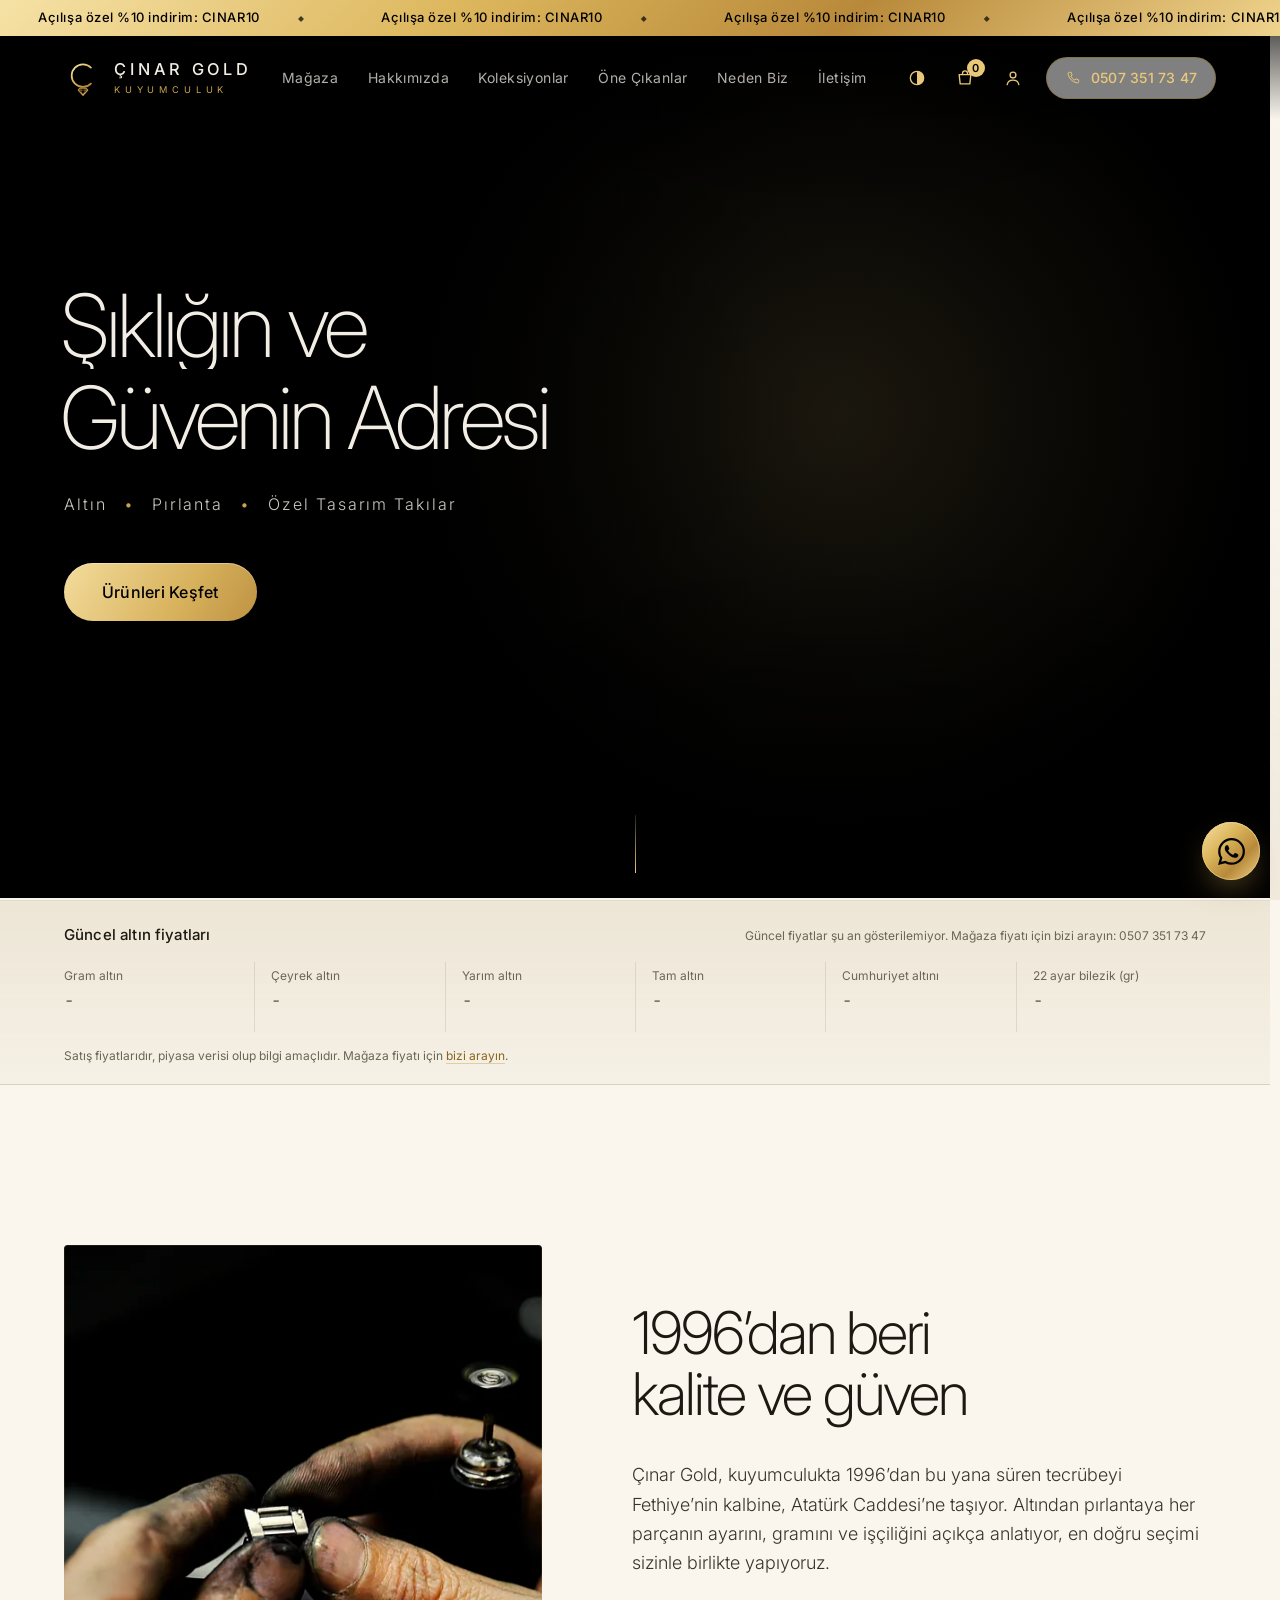
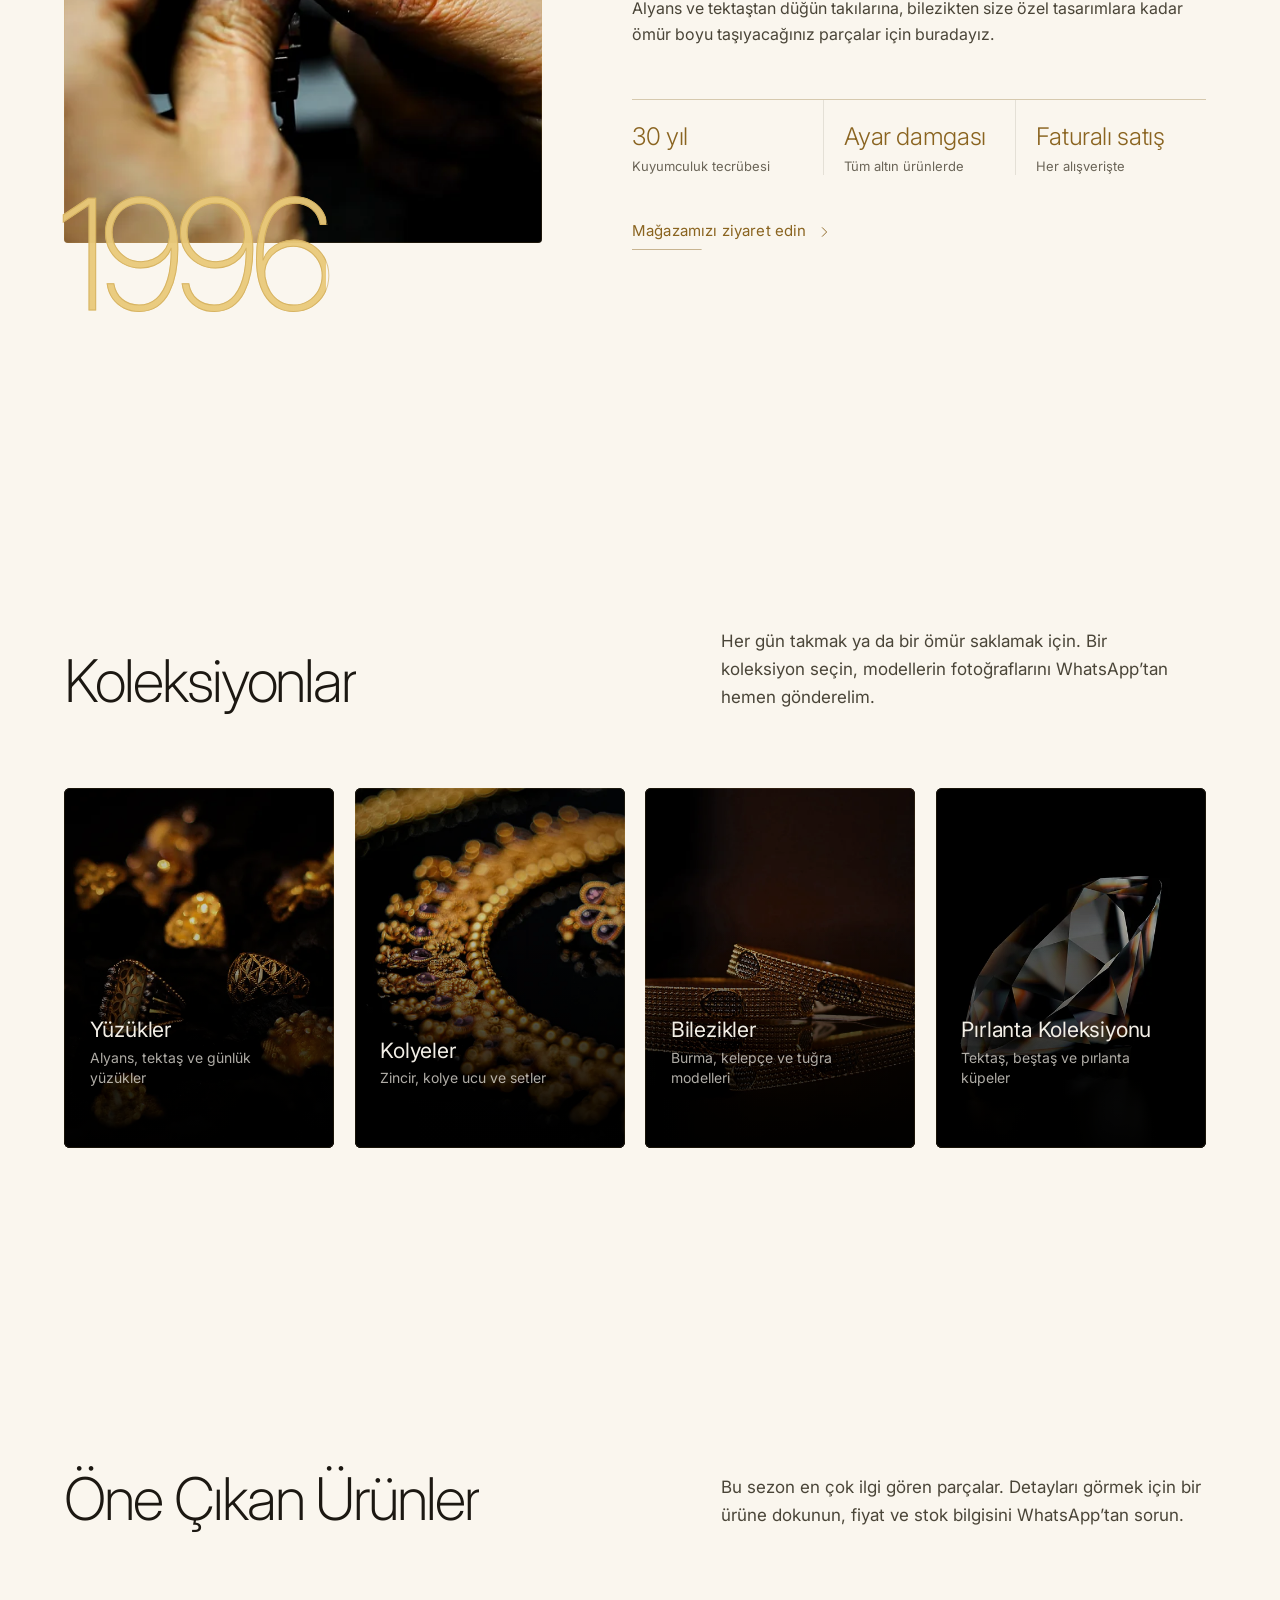
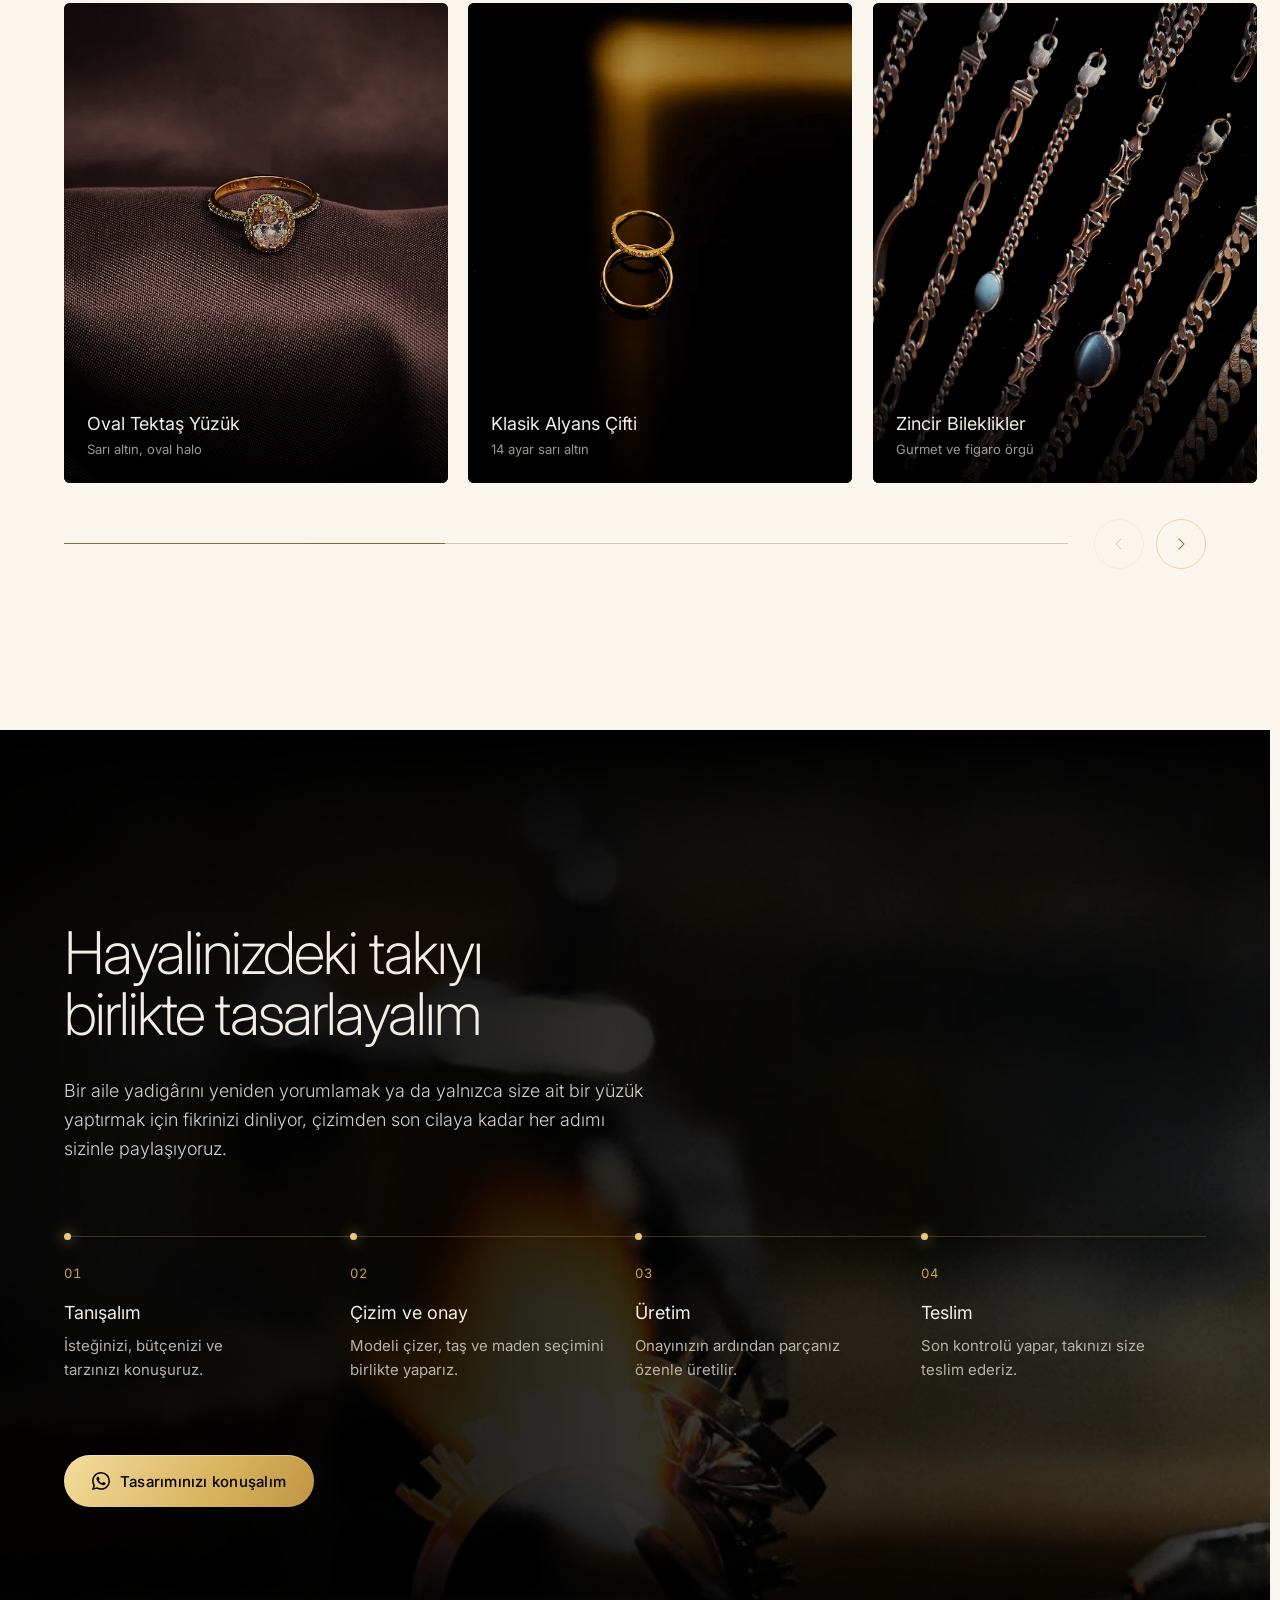
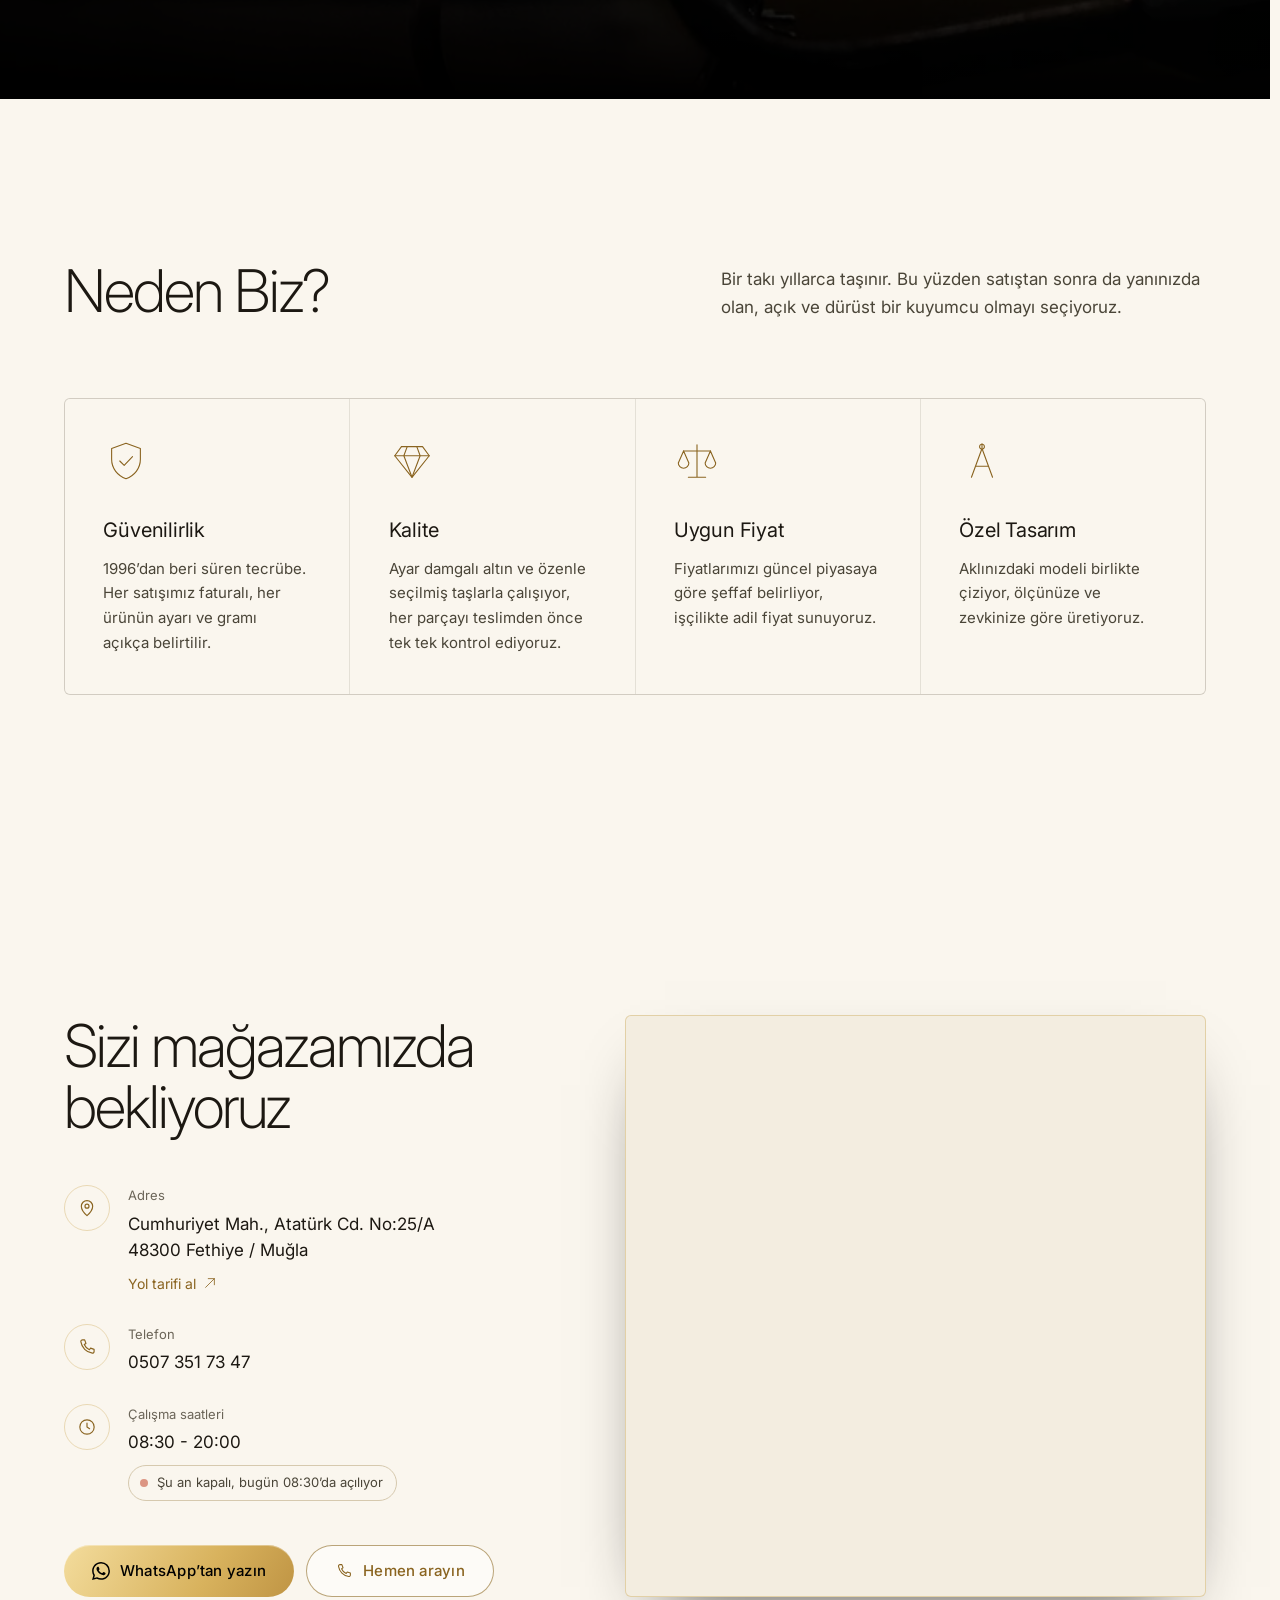
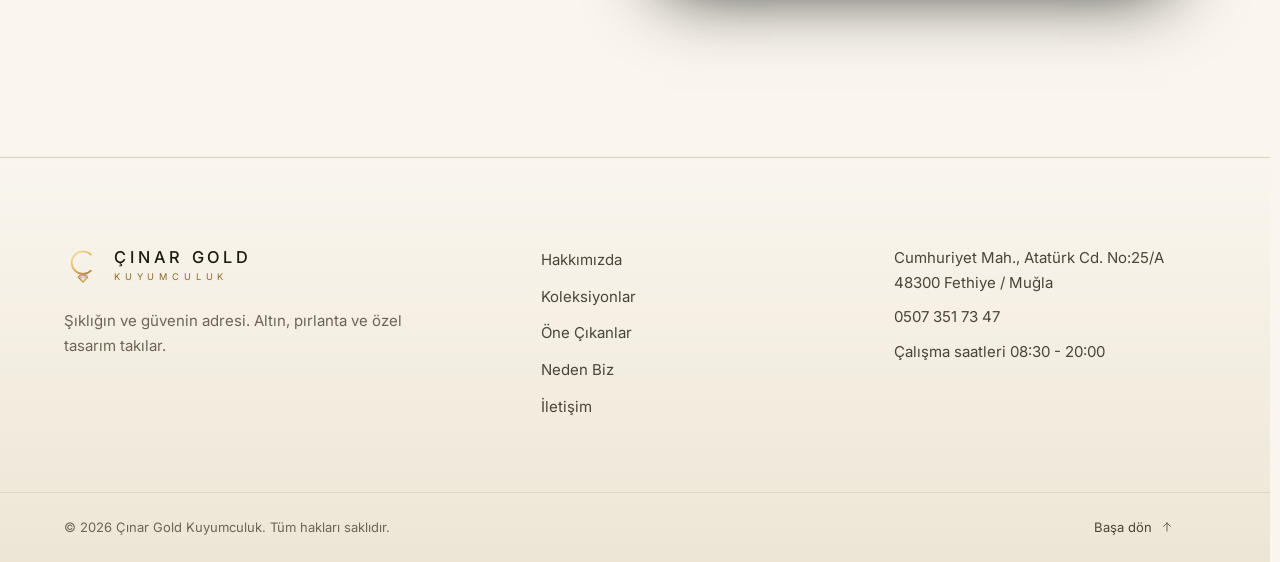
==== index.html @ b644f3df "Ortak kabuk: duyuru şeridi, tema/sepet/hesap eylemleri, izin penceresi Co-Authored-By: Claude Sonnet" ====
<!doctype html>
<html lang="tr" class="no-js">
<head>
<meta charset="utf-8">
<meta name="viewport" content="width=device-width, initial-scale=1, viewport-fit=cover">
<title>Çınar Gold Kuyumculuk | Fethiye’de Altın, Pırlanta ve Özel Tasarım Takı</title>
<meta name="description" content="Fethiye’de altın, pırlanta ve özel tasarım takılar. 1996’dan beri süren tecrübeyle yüzük, kolye, bilezik ve alyans modelleri için sizi Atatürk Caddesi’ndeki mağazamızda bekliyoruz.">
<link rel="canonical" href="https://www.cinargold.com.tr/">
<meta name="robots" content="index, follow, max-image-preview:large">
<meta name="theme-color" content="#000000">
<meta name="color-scheme" content="dark">
<meta name="format-detection" content="telephone=no">

<meta property="og:type" content="website">
<meta property="og:locale" content="tr_TR">
<meta property="og:site_name" content="Çınar Gold Kuyumculuk">
<meta property="og:title" content="Çınar Gold Kuyumculuk | Şıklığın ve Güvenin Adresi">
<meta property="og:description" content="Altın, pırlanta ve özel tasarım takılar. Fethiye, Atatürk Caddesi No:25/A.">
<meta property="og:url" content="https://www.cinargold.com.tr/">
<meta property="og:image" content="https://www.cinargold.com.tr/assets/img/og-image.jpg">
<meta property="og:image:width" content="1200">
<meta property="og:image:height" content="630">
<meta property="og:image:alt" content="Çınar Gold Kuyumculuk logosu ve Şıklığın ve Güvenin Adresi yazısı">
<meta name="twitter:card" content="summary_large_image">
<meta name="twitter:title" content="Çınar Gold Kuyumculuk | Şıklığın ve Güvenin Adresi">
<meta name="twitter:description" content="Altın, pırlanta ve özel tasarım takılar. Fethiye, Atatürk Caddesi No:25/A.">
<meta name="twitter:image" content="https://www.cinargold.com.tr/assets/img/og-image.jpg">

<link rel="icon" href="assets/icons/favicon.ico" sizes="48x48">
<link rel="icon" href="assets/icons/favicon.svg" type="image/svg+xml">
<link rel="apple-touch-icon" href="assets/icons/apple-touch-icon.png">
<link rel="manifest" href="site.webmanifest">

<link rel="preload" href="assets/fonts/inter-latin.woff2" as="font" type="font/woff2" crossorigin>
<link rel="preload" href="assets/fonts/inter-latin-ext.woff2" as="font" type="font/woff2" crossorigin>
<link rel="preload" as="image" href="assets/video/hero-poster.webp" media="(min-width: 761px) and (min-aspect-ratio: 801/1000) and (prefers-reduced-motion: no-preference)" fetchpriority="high">
<link rel="preload" as="image" imagesrcset="assets/img/hero-m-720.webp 720w, assets/img/hero-m-1080.webp 1080w" imagesizes="100vw" media="(max-width: 760px), (max-aspect-ratio: 4/5)" fetchpriority="high">
<link rel="preconnect" href="https://finans.truncgil.com" crossorigin>
<link rel="stylesheet" href="assets/css/fonts.css">
<link rel="stylesheet" href="assets/css/style.css">
<link rel="stylesheet" href="assets/css/shop.css">
<script>
  (function (d) {
    d.className = d.className.replace('no-js', 'js');
    try {
      if (sessionStorage.getItem('cg-intro') || matchMedia('(prefers-reduced-motion: reduce)').matches) d.classList.add('no-intro');
    } catch (e) { d.classList.add('no-intro'); }
    // Güvenlik ağı: main.js yüklenemezse içerik gizli kalmasın.
    setTimeout(function () { if (!window.__cg) { d.classList.remove('js'); d.classList.add('is-ready'); } }, 4000);
  })(document.documentElement);
</script>
<script>
  (function (d) {
    try {
      var t = JSON.parse(localStorage.getItem('cg:theme'));
      if (t !== 'dark' && t !== 'light') t = matchMedia('(prefers-color-scheme: dark)').matches ? 'dark' : 'light';
      d.dataset.theme = t;
    } catch (e) {}
  })(document.documentElement);
</script>
<script type="module">
  import { mountShell } from "./assets/js/shop/shell.js";
  mountShell({ page: "home" });
</script>
<script src="assets/js/vendor/lenis.min.js" defer></script>
<script src="assets/js/main.js" defer></script>

<script type="application/ld+json">
{
  "@context": "https://schema.org",
  "@graph": [
    {
      "@type": "WebSite",
      "@id": "https://www.cinargold.com.tr/#website",
      "url": "https://www.cinargold.com.tr/",
      "name": "Çınar Gold Kuyumculuk",
      "inLanguage": "tr-TR",
      "publisher": { "@id": "https://www.cinargold.com.tr/#store" }
    },
    {
      "@type": "JewelryStore",
      "@id": "https://www.cinargold.com.tr/#store",
      "name": "Çınar Gold Kuyumculuk",
      "alternateName": "Çınar Gold",
      "description": "Fethiye’de altın, pırlanta, alyans, bilezik ve özel tasarım takılar sunan kuyumcu.",
      "slogan": "Şıklığın ve Güvenin Adresi",
      "url": "https://www.cinargold.com.tr/",
      "logo": "https://www.cinargold.com.tr/assets/icons/icon-512.png",
      "image": "https://www.cinargold.com.tr/assets/img/og-image.jpg",
      "telephone": "+90 507 351 73 47",
      "currenciesAccepted": "TRY",
      "address": {
        "@type": "PostalAddress",
        "streetAddress": "Cumhuriyet Mah., Atatürk Cd. No:25/A",
        "addressLocality": "Fethiye",
        "addressRegion": "Muğla",
        "postalCode": "48300",
        "addressCountry": "TR"
      },
      "hasMap": "https://www.google.com/maps/search/?api=1&query=Atat%C3%BCrk%20Cd.%20No%3A25%2FA%2C%2048300%20Fethiye%2FMu%C4%9Fla",
      "areaServed": { "@type": "City", "name": "Fethiye" },
      "openingHoursSpecification": [
        {
          "@type": "OpeningHoursSpecification",
          "dayOfWeek": ["Monday", "Tuesday", "Wednesday", "Thursday", "Friday", "Saturday", "Sunday"],
          "opens": "08:30",
          "closes": "20:00"
        }
      ],
      "knowsAbout": ["Altın takı", "Pırlanta", "Alyans", "Bilezik", "Özel tasarım takı"]
    }
  ]
}
</script>
</head>
<body>
<a class="skip" href="#icerik">İçeriğe geç</a>

<!-- İkon seti (tek yerde tanımlı, <use> ile kullanılır) -->
<svg class="sprite" aria-hidden="true" focusable="false" xmlns="http://www.w3.org/2000/svg">
  <defs>
    <linearGradient id="g-gold" x1="12" y1="6" x2="52" y2="62" gradientUnits="userSpaceOnUse">
      <stop offset="0" stop-color="#f8e7b0"/>
      <stop offset=".42" stop-color="#dcb65c"/>
      <stop offset=".7" stop-color="#b8893a"/>
      <stop offset="1" stop-color="#f1d589"/>
    </linearGradient>
  </defs>
  <symbol id="i-logo" viewBox="0 0 64 64">
    <path d="M45.4 14.6A19 19 0 1 0 45.4 41.4" fill="none" stroke="url(#g-gold)" stroke-width="3" stroke-linecap="round"/>
    <path d="M27 49.2h10l3 3.3L32 61l-8-8.5z" fill="none" stroke="url(#g-gold)" stroke-width="2" stroke-linejoin="round"/>
    <path d="M24.4 52.5h15.2M29.6 49.2l-1.7 3.3L32 61l4.1-8.5-1.7-3.3" fill="none" stroke="url(#g-gold)" stroke-width="1.1" stroke-linejoin="round" opacity=".85"/>
  </symbol>
  <symbol id="i-wa" viewBox="0 0 24 24">
    <path fill="currentColor" d="M17.472 14.382c-.297-.149-1.758-.867-2.03-.967-.273-.099-.471-.148-.67.15-.197.297-.767.966-.94 1.164-.173.199-.347.223-.644.075-.297-.15-1.255-.463-2.39-1.475-.883-.788-1.48-1.761-1.653-2.059-.173-.297-.018-.458.13-.606.134-.133.298-.347.446-.52.149-.174.198-.298.298-.497.099-.198.05-.371-.025-.52-.075-.149-.669-1.612-.916-2.207-.242-.579-.487-.5-.669-.51-.173-.008-.371-.01-.57-.01-.198 0-.52.074-.792.372-.272.297-1.04 1.016-1.04 2.479 0 1.462 1.065 2.875 1.213 3.074.149.198 2.096 3.2 5.077 4.487.709.306 1.262.489 1.694.625.712.227 1.36.195 1.871.118.571-.085 1.758-.719 2.006-1.413.248-.694.248-1.289.173-1.413-.074-.124-.272-.198-.57-.347m-5.421 7.403h-.004a9.87 9.87 0 0 1-5.031-1.378l-.361-.214-3.741.982.998-3.648-.235-.374a9.86 9.86 0 0 1-1.51-5.26c.001-5.45 4.436-9.884 9.888-9.884 2.64 0 5.122 1.03 6.988 2.898a9.825 9.825 0 0 1 2.893 6.994c-.003 5.45-4.437 9.884-9.885 9.884m8.413-18.297A11.815 11.815 0 0 0 12.05 0C5.495 0 .16 5.335.157 11.892c0 2.096.547 4.142 1.588 5.945L.057 24l6.305-1.654a11.882 11.882 0 0 0 5.683 1.448h.005c6.554 0 11.89-5.335 11.893-11.893a11.821 11.821 0 0 0-3.48-8.413z"/>
  </symbol>
  <symbol id="i-phone" viewBox="0 0 24 24">
    <path fill="none" stroke="currentColor" stroke-width="1.4" stroke-linejoin="round" d="M6.6 3.5h2.6l1.5 4.2-2 1.4a11.5 11.5 0 0 0 6.2 6.2l1.4-2 4.2 1.5v2.6a2 2 0 0 1-2.1 2A16.4 16.4 0 0 1 4.6 5.6a2 2 0 0 1 2-2.1z"/>
  </symbol>
  <symbol id="i-pin" viewBox="0 0 24 24">
    <path fill="none" stroke="currentColor" stroke-width="1.4" stroke-linejoin="round" d="M12 21.2s-6.8-6-6.8-11.3a6.8 6.8 0 0 1 13.6 0c0 5.3-6.8 11.3-6.8 11.3z"/>
    <circle cx="12" cy="9.8" r="2.4" fill="none" stroke="currentColor" stroke-width="1.4"/>
  </symbol>
  <symbol id="i-clock" viewBox="0 0 24 24">
    <circle cx="12" cy="12" r="8.6" fill="none" stroke="currentColor" stroke-width="1.4"/>
    <path fill="none" stroke="currentColor" stroke-width="1.4" stroke-linecap="round" stroke-linejoin="round" d="M12 7.4V12l3.1 2"/>
  </symbol>
  <symbol id="i-route" viewBox="0 0 24 24">
    <path fill="none" stroke="currentColor" stroke-width="1.4" stroke-linecap="round" stroke-linejoin="round" d="M4.5 19.5 19.5 4.5M9 4.5h10.5V15"/>
  </symbol>
  <symbol id="i-chev" viewBox="0 0 24 24">
    <path fill="none" stroke="currentColor" stroke-width="1.4" stroke-linecap="round" stroke-linejoin="round" d="M9.5 5.5 16 12l-6.5 6.5"/>
  </symbol>
  <symbol id="i-close" viewBox="0 0 24 24">
    <path fill="none" stroke="currentColor" stroke-width="1.4" stroke-linecap="round" d="M6 6l12 12M18 6 6 18"/>
  </symbol>
  <symbol id="i-up" viewBox="0 0 24 24">
    <path fill="none" stroke="currentColor" stroke-width="1.4" stroke-linecap="round" stroke-linejoin="round" d="M12 19V5M6 11l6-6 6 6"/>
  </symbol>
</svg>

<div class="ambient" aria-hidden="true"><span class="ambient__glow ambient__glow--a"></span><span class="ambient__glow ambient__glow--b"></span><span class="ambient__grain"></span></div>

<div class="intro" aria-hidden="true">
  <svg class="intro__mark" viewBox="0 0 64 64">
    <path pathLength="1" d="M45.4 14.6A19 19 0 1 0 45.4 41.4" stroke-width="2.6"/>
    <path pathLength="1" d="M27 49.2h10l3 3.3L32 61l-8-8.5z" stroke-width="1.8"/>
    <path pathLength="1" d="M24.4 52.5h15.2M29.6 49.2l-1.7 3.3L32 61l4.1-8.5-1.7-3.3" stroke-width="1"/>
  </svg>
  <span class="intro__word">Çınar Gold</span>
</div>

<header class="nav" id="ust">
  <div class="container nav__inner">
    <a class="brand" href="#anasayfa" aria-label="Çınar Gold Kuyumculuk, sayfanın başına dön">
      <svg class="brand__mark" aria-hidden="true"><use href="#i-logo"/></svg>
      <span class="brand__word" aria-hidden="true"><span class="brand__name">Çınar Gold</span><span class="brand__sub">Kuyumculuk</span></span>
    </a>
    <nav class="nav__menu" aria-label="Ana menü">
      <ul class="nav__links" role="list">
        <li><a class="nav__link" href="magaza.html">Mağaza</a></li>
        <li><a class="nav__link" href="#hakkimizda">Hakkımızda</a></li>
        <li><a class="nav__link" href="#koleksiyonlar">Koleksiyonlar</a></li>
        <li><a class="nav__link" href="#one-cikanlar">Öne Çıkanlar</a></li>
        <li><a class="nav__link" href="#neden-biz">Neden Biz</a></li>
        <li><a class="nav__link" href="#iletisim">İletişim</a></li>
      </ul>
    </nav>
    <div class="nav__actions">
      <a class="btn btn--line btn--sm nav__call" href="tel:+905073517347" data-magnetic>
        <svg class="btn__icon" aria-hidden="true"><use href="#i-phone"/></svg><span>0507 351 73 47</span>
      </a>
      <button class="nav__toggle" type="button" aria-expanded="false" aria-controls="mobil-menu">
        <span class="visually-hidden" data-toggle-label>Menüyü aç</span>
        <span class="nav__bars" aria-hidden="true"><span></span><span></span></span>
      </button>
    </div>
  </div>
</header>

<div class="mmenu" id="mobil-menu" hidden>
  <nav class="mmenu__nav" aria-label="Mobil menü">
    <ul class="mmenu__links" role="list">
      <li><a class="mmenu__link" href="magaza.html">Mağaza</a></li>
      <li><a class="mmenu__link" href="#hakkimizda">Hakkımızda</a></li>
      <li><a class="mmenu__link" href="#koleksiyonlar">Koleksiyonlar</a></li>
      <li><a class="mmenu__link" href="#one-cikanlar">Öne Çıkanlar</a></li>
      <li><a class="mmenu__link" href="#neden-biz">Neden Biz</a></li>
      <li><a class="mmenu__link" href="#iletisim">İletişim</a></li>
    </ul>
  </nav>
  <div class="mmenu__foot">
    <a class="btn btn--gold" href="https://wa.me/905073517347" data-wa="Merhaba, Çınar Gold web sitesinden yazıyorum. Bilgi almak istiyorum." target="_blank" rel="noopener">
      <svg class="btn__icon" aria-hidden="true"><use href="#i-wa"/></svg><span>WhatsApp’tan yazın</span>
    </a>
    <a class="btn btn--line" href="tel:+905073517347">
      <svg class="btn__icon" aria-hidden="true"><use href="#i-phone"/></svg><span>0507 351 73 47</span>
    </a>
    <p class="mmenu__addr">Cumhuriyet Mah., Atatürk Cd. No:25/A, Fethiye</p>
  </div>
</div>

<main id="icerik">

  <!-- 1. HERO -->
  <section class="hero" id="anasayfa" aria-labelledby="hero-baslik">
    <div class="hero__media" aria-hidden="true">
      <div class="hero__zoom">
        <picture class="hero__still">
          <source media="(max-width: 760px), (max-aspect-ratio: 4/5)" srcset="assets/img/hero-m-720.webp 720w, assets/img/hero-m-1080.webp 1080w" sizes="100vw">
          <source media="(prefers-reduced-motion: reduce)" srcset="assets/img/hero-1280.webp 1280w, assets/img/hero-1920.webp 1920w, assets/img/hero-2560.webp 2560w" sizes="100vw">
          <img src="assets/video/hero-poster.webp" alt="" width="1920" height="1080" fetchpriority="high" decoding="async">
        </picture>
        <video class="hero__video" muted playsinline loop preload="none" disablepictureinpicture disableremoteplayback
               data-src-hd="assets/video/hero.mp4" data-src-sd="assets/video/hero-720.mp4"></video>
      </div>
      <div class="hero__light"></div>
      <div class="hero__spot"></div>
      <div class="hero__shade"></div>
    </div>

    <div class="container hero__content">
      <h1 class="hero__title" id="hero-baslik">
        <span class="line"><span class="line__in shimmer">Şıklığın ve</span></span>
        <span class="line"><span class="line__in shimmer">Güvenin Adresi</span></span>
      </h1>
      <p class="hero__sub">Altın <span class="sep" aria-hidden="true">•</span> Pırlanta <span class="sep" aria-hidden="true">•</span> Özel Tasarım Takılar</p>
      <div class="hero__actions">
        <a class="btn btn--gold btn--lg" href="#koleksiyonlar" data-magnetic>Ürünleri Keşfet</a>
      </div>
    </div>

    <a class="hero__cue" href="#altin-fiyatlari"><span class="visually-hidden">Aşağı kaydır</span><span class="hero__cue-line" aria-hidden="true"></span></a>
  </section>

  <!-- Güncel altın fiyatları -->
  <section class="market" id="altin-fiyatlari" aria-labelledby="piyasa-baslik" data-market>
    <div class="container market__inner">
      <div class="market__head">
        <h2 class="market__title" id="piyasa-baslik">Güncel altın fiyatları</h2>
        <p class="market__time" data-market-time>Fiyatlar yükleniyor</p>
      </div>
      <ul class="market__list" role="list">
        <li class="market__item" data-key="GRA"><span class="market__name">Gram altın</span><span class="market__price" data-price>-</span><span class="market__chg" data-chg></span></li>
        <li class="market__item" data-key="CEYREKALTIN"><span class="market__name">Çeyrek altın</span><span class="market__price" data-price>-</span><span class="market__chg" data-chg></span></li>
        <li class="market__item" data-key="YARIMALTIN"><span class="market__name">Yarım altın</span><span class="market__price" data-price>-</span><span class="market__chg" data-chg></span></li>
        <li class="market__item" data-key="TAMALTIN"><span class="market__name">Tam altın</span><span class="market__price" data-price>-</span><span class="market__chg" data-chg></span></li>
        <li class="market__item" data-key="CUMHURIYETALTINI"><span class="market__name">Cumhuriyet altını</span><span class="market__price" data-price>-</span><span class="market__chg" data-chg></span></li>
        <li class="market__item" data-key="YIA"><span class="market__name">22 ayar bilezik (gr)</span><span class="market__price" data-price>-</span><span class="market__chg" data-chg></span></li>
      </ul>
      <p class="market__note" data-market-note>Satış fiyatlarıdır, piyasa verisi olup bilgi amaçlıdır. Mağaza fiyatı için <a href="tel:+905073517347">bizi arayın</a>.</p>
    </div>
  </section>

  <!-- 2. HAKKIMIZDA -->
  <section class="about section" id="hakkimizda" aria-labelledby="hakkimizda-baslik">
    <div class="container about__grid">
      <div class="about__visual">
        <figure class="about__media" data-reveal="mask">
          <img src="assets/img/about-1080.webp" srcset="assets/img/about-640.webp 640w, assets/img/about-1080.webp 1080w"
               sizes="(min-width: 1000px) 40vw, 92vw" width="1080" height="1350" loading="lazy" decoding="async"
               alt="Kuyumcu tezgâhında el işçiliğiyle mücevher işleyen usta eller" data-parallax="0.08">
        </figure>
        <p class="about__year" aria-hidden="true" data-fill>1996</p>
      </div>
      <div class="about__text">
        <h2 class="h-section" id="hakkimizda-baslik" data-split>1996’dan beri kalite ve güven</h2>
        <p class="lead" data-reveal>Çınar Gold, kuyumculukta 1996’dan bu yana süren tecrübeyi Fethiye’nin kalbine, Atatürk Caddesi’ne taşıyor. Altından pırlantaya her parçanın ayarını, gramını ve işçiliğini açıkça anlatıyor, en doğru seçimi sizinle birlikte yapıyoruz.</p>
        <p class="body" data-reveal>Alyans ve tektaştan düğün takılarına, bilezikten size özel tasarımlara kadar ömür boyu taşıyacağınız parçalar için buradayız.</p>
        <dl class="facts" data-reveal data-stagger>
          <div class="fact"><dt>Kuyumculuk tecrübesi</dt><dd><span data-years>30</span> yıl</dd></div>
          <div class="fact"><dt>Tüm altın ürünlerde</dt><dd>Ayar damgası</dd></div>
          <div class="fact"><dt>Her alışverişte</dt><dd>Faturalı satış</dd></div>
        </dl>
        <a class="link-gold about__more" href="#iletisim" data-reveal>Mağazamızı ziyaret edin <svg aria-hidden="true"><use href="#i-chev"/></svg></a>
      </div>
    </div>
  </section>

  <!-- 3. KOLEKSİYONLAR -->
  <section class="cats section" id="koleksiyonlar" aria-labelledby="koleksiyonlar-baslik">
    <div class="container">
      <header class="sec-head">
        <h2 class="h-section" id="koleksiyonlar-baslik" data-split>Koleksiyonlar</h2>
        <p class="sec-head__text" data-reveal>Her gün takmak ya da bir ömür saklamak için. Bir koleksiyon seçin, modellerin fotoğraflarını WhatsApp’tan hemen gönderelim.</p>
      </header>
      <ul class="cats__grid" role="list" data-stagger>
        <li class="cat" data-reveal="mask">
          <a class="cat__link" href="https://wa.me/905073517347" data-wa="Merhaba, yüzük modellerinizi görmek istiyorum." target="_blank" rel="noopener">
            <img src="assets/img/cat-ring-800.webp" srcset="assets/img/cat-ring-480.webp 480w, assets/img/cat-ring-800.webp 800w"
                 sizes="(min-width: 1000px) 23vw, 46vw" width="800" height="1067" loading="lazy" decoding="async" alt="Koyu zemin üzerinde işlemeli altın yüzük koleksiyonu">
            <span class="cat__shine" aria-hidden="true"></span>
            <div class="cat__body">
              <h3 class="cat__title">Yüzükler</h3>
              <span class="cat__desc">Alyans, tektaş ve günlük yüzükler</span>
              <span class="cat__cta">Modelleri isteyin <svg aria-hidden="true"><use href="#i-wa"/></svg></span>
            </div>
          </a>
        </li>
        <li class="cat" data-reveal="mask">
          <a class="cat__link" href="https://wa.me/905073517347" data-wa="Merhaba, kolye modellerinizi görmek istiyorum." target="_blank" rel="noopener">
            <img src="assets/img/cat-necklace-800.webp" srcset="assets/img/cat-necklace-480.webp 480w, assets/img/cat-necklace-800.webp 800w"
                 sizes="(min-width: 1000px) 23vw, 46vw" width="800" height="1067" loading="lazy" decoding="async" alt="Siyah zemin üzerinde işlemeli altın kolye">
            <span class="cat__shine" aria-hidden="true"></span>
            <div class="cat__body">
              <h3 class="cat__title">Kolyeler</h3>
              <span class="cat__desc">Zincir, kolye ucu ve setler</span>
              <span class="cat__cta">Modelleri isteyin <svg aria-hidden="true"><use href="#i-wa"/></svg></span>
            </div>
          </a>
        </li>
        <li class="cat" data-reveal="mask">
          <a class="cat__link" href="https://wa.me/905073517347" data-wa="Merhaba, bilezik modellerinizi görmek istiyorum." target="_blank" rel="noopener">
            <img src="assets/img/cat-bracelet-800.webp" srcset="assets/img/cat-bracelet-480.webp 480w, assets/img/cat-bracelet-800.webp 800w"
                 sizes="(min-width: 1000px) 23vw, 46vw" width="800" height="1067" loading="lazy" decoding="async" alt="Koyu zeminde dokulu iki altın bilezik">
            <span class="cat__shine" aria-hidden="true"></span>
            <div class="cat__body">
              <h3 class="cat__title">Bilezikler</h3>
              <span class="cat__desc">Burma, kelepçe ve tuğra modelleri</span>
              <span class="cat__cta">Modelleri isteyin <svg aria-hidden="true"><use href="#i-wa"/></svg></span>
            </div>
          </a>
        </li>
        <li class="cat" data-reveal="mask">
          <a class="cat__link" href="https://wa.me/905073517347" data-wa="Merhaba, pırlanta koleksiyonunuzu görmek istiyorum." target="_blank" rel="noopener">
            <img src="assets/img/cat-diamond-800.webp" srcset="assets/img/cat-diamond-480.webp 480w, assets/img/cat-diamond-800.webp 800w"
                 sizes="(min-width: 1000px) 23vw, 46vw" width="800" height="1067" loading="lazy" decoding="async" alt="Siyah zemin üzerinde ışığı kıran pırlanta taş">
            <span class="cat__shine" aria-hidden="true"></span>
            <div class="cat__body">
              <h3 class="cat__title">Pırlanta Koleksiyonu</h3>
              <span class="cat__desc">Tektaş, beştaş ve pırlanta küpeler</span>
              <span class="cat__cta">Modelleri isteyin <svg aria-hidden="true"><use href="#i-wa"/></svg></span>
            </div>
          </a>
        </li>
      </ul>
    </div>
  </section>

  <!-- 4. ÖNE ÇIKAN ÜRÜNLER -->
  <section class="featured section" id="one-cikanlar" aria-labelledby="one-cikanlar-baslik">
    <div class="container">
      <header class="sec-head">
        <h2 class="h-section" id="one-cikanlar-baslik" data-split>Öne Çıkan Ürünler</h2>
        <p class="sec-head__text" data-reveal>Bu sezon en çok ilgi gören parçalar. Detayları görmek için bir ürüne dokunun, fiyat ve stok bilgisini WhatsApp’tan sorun.</p>
      </header>
    </div>

    <div class="rail" data-rail>
      <ul class="rail__track" role="list" data-rail-track tabindex="0" aria-label="Öne çıkan ürünler, yatay kaydırılabilir liste">
        <li class="product" data-reveal data-product
            data-name="Oval Tektaş Yüzük" data-img="p-solitaire"
            data-desc="Oval kesim taşın çevresini minik taşlarla saran halo montür. Sarı altının sıcaklığıyla zamansız bir tektaş."
            data-specs="Maden: 14 ayar sarı altın|Model: Oval halo tektaş|Ölçü: Parmak ölçünüze göre">
          <article class="product__card" data-tilt>
            <figure class="product__media">
              <img src="assets/img/p-solitaire-1080.webp" srcset="assets/img/p-solitaire-640.webp 640w, assets/img/p-solitaire-1080.webp 1080w"
                   sizes="(min-width: 1367px) 410px, (min-width: 700px) 30vw, 78vw" width="1080" height="1350" loading="lazy" decoding="async" draggable="false" alt="Saten üzerinde oval taşlı altın tektaş yüzük">
              <span class="product__glare" aria-hidden="true"></span>
            </figure>
            <div class="product__info">
              <h3 class="product__name"><button class="product__open" type="button" aria-haspopup="dialog">Oval Tektaş Yüzük</button></h3>
              <p class="product__meta">Sarı altın, oval halo</p>
              <div class="product__more"><div><p class="product__desc">Oval kesim taşın çevresini minik taşlarla saran halo montür. Sarı altının sıcaklığıyla zamansız bir tektaş.</p><span class="product__cta" aria-hidden="true">Detayları gör</span></div></div>
            </div>
          </article>
        </li>
        <li class="product" data-reveal data-product
            data-name="Klasik Alyans Çifti" data-img="p-bands"
            data-desc="Parlak yüzeyli, iç kısmı konfor bombeli alyanslar. İç yüzeye isim ve tarih yazdırabilirsiniz."
            data-specs="Maden: 14 ayar sarı altın|Yüzey: Parlak|Yazı: İsim ve tarih yazdırılabilir">
          <article class="product__card" data-tilt>
            <figure class="product__media">
              <img src="assets/img/p-bands-1080.webp" srcset="assets/img/p-bands-640.webp 640w, assets/img/p-bands-1080.webp 1080w"
                   sizes="(min-width: 1367px) 410px, (min-width: 700px) 30vw, 78vw" width="1080" height="1350" loading="lazy" decoding="async" draggable="false" alt="Koyu yansıtıcı zeminde iki altın alyans">
              <span class="product__glare" aria-hidden="true"></span>
            </figure>
            <div class="product__info">
              <h3 class="product__name"><button class="product__open" type="button" aria-haspopup="dialog">Klasik Alyans Çifti</button></h3>
              <p class="product__meta">14 ayar sarı altın</p>
              <div class="product__more"><div><p class="product__desc">Parlak yüzeyli, iç kısmı konfor bombeli alyanslar. İç yüzeye isim ve tarih yazdırabilirsiniz.</p><span class="product__cta" aria-hidden="true">Detayları gör</span></div></div>
            </div>
          </article>
        </li>
        <li class="product" data-reveal data-product
            data-name="Zincir Bileklikler" data-img="p-chain"
            data-desc="Gurmet ve figaro örgüden taşlı modellere kadar zincir bileklikler. İnce ya da kalın, her bileğe uygun bir seçenek."
            data-specs="Maden: 14 ayar altın|Örgü: Gurmet, figaro ve daha fazlası|Uzunluk: Bileğinize göre ayarlanır">
          <article class="product__card" data-tilt>
            <figure class="product__media">
              <img src="assets/img/p-chain-1080.webp" srcset="assets/img/p-chain-640.webp 640w, assets/img/p-chain-1080.webp 1080w"
                   sizes="(min-width: 1367px) 410px, (min-width: 700px) 30vw, 78vw" width="1080" height="1350" loading="lazy" decoding="async" draggable="false" alt="Siyah kadife üzerinde sıralanmış altın zincir bileklikler">
              <span class="product__glare" aria-hidden="true"></span>
            </figure>
            <div class="product__info">
              <h3 class="product__name"><button class="product__open" type="button" aria-haspopup="dialog">Zincir Bileklikler</button></h3>
              <p class="product__meta">Gurmet ve figaro örgü</p>
              <div class="product__more"><div><p class="product__desc">Gurmet ve figaro örgüden taşlı modellere kadar zincir bileklikler. İnce ya da kalın, her bileğe uygun bir seçenek.</p><span class="product__cta" aria-hidden="true">Detayları gör</span></div></div>
            </div>
          </article>
        </li>
        <li class="product" data-reveal data-product
            data-name="Güneş Motifli Kolye" data-img="p-pendant"
            data-desc="İnce bir zincirde ışıl ışıl parlayan bir güneş. Sade, zarif ve her gün takılabilecek bir kolye."
            data-specs="Maden: 14 ayar sarı altın|Motif: Güneş|Zincir: Kolyeyle birlikte">
          <article class="product__card" data-tilt>
            <figure class="product__media">
              <img src="assets/img/p-pendant-1080.webp" srcset="assets/img/p-pendant-640.webp 640w, assets/img/p-pendant-1080.webp 1080w"
                   sizes="(min-width: 1367px) 410px, (min-width: 700px) 30vw, 78vw" width="1080" height="1350" loading="lazy" decoding="async" draggable="false" alt="Siyah zemin üzerinde güneş motifli altın kolye">
              <span class="product__glare" aria-hidden="true"></span>
            </figure>
            <div class="product__info">
              <h3 class="product__name"><button class="product__open" type="button" aria-haspopup="dialog">Güneş Motifli Kolye</button></h3>
              <p class="product__meta">14 ayar sarı altın</p>
              <div class="product__more"><div><p class="product__desc">İnce bir zincirde ışıl ışıl parlayan bir güneş. Sade, zarif ve her gün takılabilecek bir kolye.</p><span class="product__cta" aria-hidden="true">Detayları gör</span></div></div>
            </div>
          </article>
        </li>
        <li class="product" data-reveal data-product
            data-name="İşlemeli Altın Bilezik" data-img="p-bangle"
            data-desc="Örgü desenli işçiliğiyle göz alan bir bilezik. Düğünlerin ve birikimin vazgeçilmezi, gramı açıkça belirtilerek satılır."
            data-specs="Maden: 22 ayar sarı altın|Gram: Modele göre|Ölçü: Bilek ölçünüze göre">
          <article class="product__card" data-tilt>
            <figure class="product__media">
              <img src="assets/img/p-bangle-1080.webp" srcset="assets/img/p-bangle-640.webp 640w, assets/img/p-bangle-1080.webp 1080w"
                   sizes="(min-width: 1367px) 410px, (min-width: 700px) 30vw, 78vw" width="1080" height="1350" loading="lazy" decoding="async" draggable="false" alt="Kömür taşları üzerinde işlemeli altın bilezik">
              <span class="product__glare" aria-hidden="true"></span>
            </figure>
            <div class="product__info">
              <h3 class="product__name"><button class="product__open" type="button" aria-haspopup="dialog">İşlemeli Altın Bilezik</button></h3>
              <p class="product__meta">22 ayar sarı altın</p>
              <div class="product__more"><div><p class="product__desc">Örgü desenli işçiliğiyle göz alan bir bilezik. Düğünlerin ve birikimin vazgeçilmezi, gramı açıkça belirtilerek satılır.</p><span class="product__cta" aria-hidden="true">Detayları gör</span></div></div>
            </div>
          </article>
        </li>
        <li class="product" data-reveal data-product
            data-name="Çiçek Motifli Bileklik" data-img="p-bracelet"
            data-desc="Top örgü zincirin ortasında işlemeli bir çiçek. Bilekte hafif ve zarif duran, her gün takılabilecek bir bileklik."
            data-specs="Maden: 14 ayar sarı altın|Motif: Çiçek|Kilit: Güvenli kilit">
          <article class="product__card" data-tilt>
            <figure class="product__media">
              <img src="assets/img/p-bracelet-1080.webp" srcset="assets/img/p-bracelet-640.webp 640w, assets/img/p-bracelet-1080.webp 1080w"
                   sizes="(min-width: 1367px) 410px, (min-width: 700px) 30vw, 78vw" width="1080" height="1350" loading="lazy" decoding="async" draggable="false" alt="Koyu zeminde çiçek motifli altın bileklik">
              <span class="product__glare" aria-hidden="true"></span>
            </figure>
            <div class="product__info">
              <h3 class="product__name"><button class="product__open" type="button" aria-haspopup="dialog">Çiçek Motifli Bileklik</button></h3>
              <p class="product__meta">14 ayar sarı altın</p>
              <div class="product__more"><div><p class="product__desc">Top örgü zincirin ortasında işlemeli bir çiçek. Bilekte hafif ve zarif duran, her gün takılabilecek bir bileklik.</p><span class="product__cta" aria-hidden="true">Detayları gör</span></div></div>
            </div>
          </article>
        </li>
        <li class="product" data-reveal data-product
            data-name="Sallantılı Altın Küpe" data-img="p-earrings"
            data-desc="Damla formunda işlemeli gövde ve zarif sallantılar. Özel günlerin göz alıcı tamamlayıcısı."
            data-specs="Maden: 22 ayar sarı altın|Model: Sallantılı küpe|İşçilik: El işçiliği detaylar">
          <article class="product__card" data-tilt>
            <figure class="product__media">
              <img src="assets/img/p-earrings-1080.webp" srcset="assets/img/p-earrings-640.webp 640w, assets/img/p-earrings-1080.webp 1080w"
                   sizes="(min-width: 1367px) 410px, (min-width: 700px) 30vw, 78vw" width="1080" height="1350" loading="lazy" decoding="async" draggable="false" alt="Siyah kumaş üzerinde işlemeli altın küpeler">
              <span class="product__glare" aria-hidden="true"></span>
            </figure>
            <div class="product__info">
              <h3 class="product__name"><button class="product__open" type="button" aria-haspopup="dialog">Sallantılı Altın Küpe</button></h3>
              <p class="product__meta">22 ayar sarı altın</p>
              <div class="product__more"><div><p class="product__desc">Damla formunda işlemeli gövde ve zarif sallantılar. Özel günlerin göz alıcı tamamlayıcısı.</p><span class="product__cta" aria-hidden="true">Detayları gör</span></div></div>
            </div>
          </article>
        </li>
        <li class="product" data-reveal data-product
            data-name="Telkari Altın Yüzük" data-img="p-ring"
            data-desc="İnce altın tellerin ustalıkla işlendiği telkari sanatı. Parmakta dantel gibi duran, karakterli bir yüzük."
            data-specs="Maden: 22 ayar sarı altın|Teknik: Telkari el işçiliği|Ölçü: Parmak ölçünüze göre">
          <article class="product__card" data-tilt>
            <figure class="product__media">
              <img src="assets/img/p-ring-1080.webp" srcset="assets/img/p-ring-640.webp 640w, assets/img/p-ring-1080.webp 1080w"
                   sizes="(min-width: 1367px) 410px, (min-width: 700px) 30vw, 78vw" width="1080" height="1350" loading="lazy" decoding="async" draggable="false" alt="Kömür taşları üzerinde telkari altın yüzük">
              <span class="product__glare" aria-hidden="true"></span>
            </figure>
            <div class="product__info">
              <h3 class="product__name"><button class="product__open" type="button" aria-haspopup="dialog">Telkari Altın Yüzük</button></h3>
              <p class="product__meta">Telkari el işçiliği</p>
              <div class="product__more"><div><p class="product__desc">İnce altın tellerin ustalıkla işlendiği telkari sanatı. Parmakta dantel gibi duran, karakterli bir yüzük.</p><span class="product__cta" aria-hidden="true">Detayları gör</span></div></div>
            </div>
          </article>
        </li>
      </ul>

      <div class="container rail__controls">
        <div class="rail__progress" aria-hidden="true"><span data-rail-bar></span></div>
        <button class="rail__btn rail__btn--prev" type="button" data-rail-prev aria-label="Önceki ürünler"><svg aria-hidden="true"><use href="#i-chev"/></svg></button>
        <button class="rail__btn" type="button" data-rail-next aria-label="Sonraki ürünler"><svg aria-hidden="true"><use href="#i-chev"/></svg></button>
      </div>
    </div>
  </section>

  <!-- Özel tasarım bandı (parallax) -->
  <section class="craft" id="ozel-tasarim" aria-labelledby="ozel-tasarim-baslik">
    <div class="craft__bg" aria-hidden="true">
      <img src="assets/img/craft-1920.webp" srcset="assets/img/craft-1280.webp 1280w, assets/img/craft-1920.webp 1920w"
           sizes="100vw" width="1920" height="1080" loading="lazy" decoding="async" alt="" data-parallax="0.14">
    </div>
    <div class="container craft__inner">
      <div class="craft__content">
        <h2 class="h-section" id="ozel-tasarim-baslik" data-split>Hayalinizdeki takıyı birlikte tasarlayalım</h2>
        <p class="lead" data-reveal>Bir aile yadigârını yeniden yorumlamak ya da yalnızca size ait bir yüzük yaptırmak için fikrinizi dinliyor, çizimden son cilaya kadar her adımı sizinle paylaşıyoruz.</p>
      </div>
      <ol class="steps" role="list" data-stagger>
        <li class="step" data-reveal><h3 class="step__title">Tanışalım</h3><p>İsteğinizi, bütçenizi ve tarzınızı konuşuruz.</p></li>
        <li class="step" data-reveal><h3 class="step__title">Çizim ve onay</h3><p>Modeli çizer, taş ve maden seçimini birlikte yaparız.</p></li>
        <li class="step" data-reveal><h3 class="step__title">Üretim</h3><p>Onayınızın ardından parçanız özenle üretilir.</p></li>
        <li class="step" data-reveal><h3 class="step__title">Teslim</h3><p>Son kontrolü yapar, takınızı size teslim ederiz.</p></li>
      </ol>
      <div data-reveal>
        <a class="btn btn--gold" href="https://wa.me/905073517347" data-wa="Merhaba, özel tasarım bir takı yaptırmak istiyorum." target="_blank" rel="noopener" data-magnetic>
          <svg class="btn__icon" aria-hidden="true"><use href="#i-wa"/></svg><span>Tasarımınızı konuşalım</span>
        </a>
      </div>
    </div>
  </section>

  <!-- 5. NEDEN BİZ? -->
  <section class="why section" id="neden-biz" aria-labelledby="neden-biz-baslik">
    <div class="container">
      <header class="sec-head">
        <h2 class="h-section" id="neden-biz-baslik" data-split>Neden Biz?</h2>
        <p class="sec-head__text" data-reveal>Bir takı yıllarca taşınır. Bu yüzden satıştan sonra da yanınızda olan, açık ve dürüst bir kuyumcu olmayı seçiyoruz.</p>
      </header>
      <ul class="why__grid" role="list" data-stagger>
        <li class="why__item" data-reveal>
          <svg class="why__icon" viewBox="0 0 48 48" aria-hidden="true">
            <path pathLength="1" d="M24 5.5 39 11v11.2c0 9.6-6.3 17.1-15 20.3C15.3 39.3 9 31.8 9 22.2V11z"/>
            <path pathLength="1" d="m17.5 24 4.6 4.6 8.7-9.2"/>
          </svg>
          <h3 class="why__title">Güvenilirlik</h3>
          <p class="why__text">1996’dan beri süren tecrübe. Her satışımız faturalı, her ürünün ayarı ve gramı açıkça belirtilir.</p>
        </li>
        <li class="why__item" data-reveal>
          <svg class="why__icon" viewBox="0 0 48 48" aria-hidden="true">
            <path pathLength="1" d="M13 9h22l7 9.5L24 41 6 18.5z"/>
            <path pathLength="1" d="M6 18.5h36M19 9l-3.5 9.5L24 41l8.5-22.5L29 9"/>
          </svg>
          <h3 class="why__title">Kalite</h3>
          <p class="why__text">Ayar damgalı altın ve özenle seçilmiş taşlarla çalışıyor, her parçayı teslimden önce tek tek kontrol ediyoruz.</p>
        </li>
        <li class="why__item" data-reveal>
          <svg class="why__icon" viewBox="0 0 48 48" aria-hidden="true">
            <path pathLength="1" d="M24 7v34M15 41h18M10 13.5h28"/>
            <path pathLength="1" d="M10 13.5 4.5 26a5.5 5.5 0 0 0 11 0zM38 13.5 32.5 26a5.5 5.5 0 0 0 11 0z"/>
          </svg>
          <h3 class="why__title">Uygun Fiyat</h3>
          <p class="why__text">Fiyatlarımızı güncel piyasaya göre şeffaf belirliyor, işçilikte adil fiyat sunuyoruz.</p>
        </li>
        <li class="why__item" data-reveal>
          <svg class="why__icon" viewBox="0 0 48 48" aria-hidden="true">
            <path pathLength="1" d="M24 6v5M24 11 13 41M24 11l11 30M17.2 29.5h13.6"/>
            <path pathLength="1" d="M24 6.5a2.5 2.5 0 1 1 0 5 2.5 2.5 0 1 1 0-5z"/>
          </svg>
          <h3 class="why__title">Özel Tasarım</h3>
          <p class="why__text">Aklınızdaki modeli birlikte çiziyor, ölçünüze ve zevkinize göre üretiyoruz.</p>
        </li>
      </ul>
    </div>
  </section>

  <!-- 6. İLETİŞİM -->
  <section class="contact section" id="iletisim" aria-labelledby="iletisim-baslik">
    <div class="container contact__grid">
      <div class="contact__info">
        <h2 class="h-section" id="iletisim-baslik" data-split>Sizi mağazamızda bekliyoruz</h2>
        <ul class="info" role="list" data-stagger>
          <li class="info__row" data-reveal>
            <span class="info__icon" aria-hidden="true"><svg><use href="#i-pin"/></svg></span>
            <div>
              <p class="info__label">Adres</p>
              <address class="info__value">Cumhuriyet Mah., Atatürk Cd. No:25/A<br>48300 Fethiye / Muğla</address>
              <a class="info__link" href="https://www.google.com/maps/dir/?api=1&amp;destination=Atat%C3%BCrk%20Cd.%20No%3A25%2FA%2C%20Cumhuriyet%2C%2048300%20Fethiye%2FMu%C4%9Fla" target="_blank" rel="noopener">Yol tarifi al <svg aria-hidden="true"><use href="#i-route"/></svg></a>
            </div>
          </li>
          <li class="info__row" data-reveal>
            <span class="info__icon" aria-hidden="true"><svg><use href="#i-phone"/></svg></span>
            <div>
              <p class="info__label">Telefon</p>
              <p class="info__value"><a href="tel:+905073517347">0507 351 73 47</a></p>
            </div>
          </li>
          <li class="info__row" data-reveal>
            <span class="info__icon" aria-hidden="true"><svg><use href="#i-clock"/></svg></span>
            <div>
              <p class="info__label">Çalışma saatleri</p>
              <p class="info__value">08:30 - 20:00</p>
              <p class="status" data-status hidden><span class="status__dot" aria-hidden="true"></span><span data-status-text></span></p>
            </div>
          </li>
        </ul>
        <div class="contact__actions" data-reveal>
          <a class="btn btn--gold" href="https://wa.me/905073517347" data-wa="Merhaba, Çınar Gold web sitesinden yazıyorum. Bilgi almak istiyorum." target="_blank" rel="noopener" data-magnetic>
            <svg class="btn__icon" aria-hidden="true"><use href="#i-wa"/></svg><span>WhatsApp’tan yazın</span>
          </a>
          <a class="btn btn--line" href="tel:+905073517347" data-magnetic>
            <svg class="btn__icon" aria-hidden="true"><use href="#i-phone"/></svg><span>Hemen arayın</span>
          </a>
        </div>
      </div>
      <div class="map" data-reveal="mask">
        <iframe title="Çınar Gold Kuyumculuk konumu, Google Haritalar"
                src="https://www.google.com/maps?q=Atat%C3%BCrk%20Cd.%20No%3A25%2FA%2C%20Cumhuriyet%2C%2048300%20Fethiye%2FMu%C4%9Fla&amp;z=17&amp;hl=tr&amp;output=embed"
                loading="lazy" referrerpolicy="no-referrer-when-downgrade" allowfullscreen></iframe>
      </div>
    </div>
  </section>
</main>

<footer class="footer">
  <div class="container footer__grid">
    <div class="footer__brand">
      <a class="brand" href="#anasayfa" aria-label="Çınar Gold Kuyumculuk, sayfanın başına dön">
        <svg class="brand__mark" aria-hidden="true"><use href="#i-logo"/></svg>
        <span class="brand__word" aria-hidden="true"><span class="brand__name">Çınar Gold</span><span class="brand__sub">Kuyumculuk</span></span>
      </a>
      <p class="footer__tag">Şıklığın ve güvenin adresi. Altın, pırlanta ve özel tasarım takılar.</p>
    </div>
    <nav class="footer__nav" aria-label="Alt menü">
      <ul role="list">
        <li><a href="#hakkimizda">Hakkımızda</a></li>
        <li><a href="#koleksiyonlar">Koleksiyonlar</a></li>
        <li><a href="#one-cikanlar">Öne Çıkanlar</a></li>
        <li><a href="#neden-biz">Neden Biz</a></li>
        <li><a href="#iletisim">İletişim</a></li>
      </ul>
    </nav>
    <div class="footer__contact">
      <p>Cumhuriyet Mah., Atatürk Cd. No:25/A<br>48300 Fethiye / Muğla</p>
      <p><a href="tel:+905073517347">0507 351 73 47</a></p>
      <p>Çalışma saatleri 08:30 - 20:00</p>
    </div>
  </div>
  <div class="container footer__bottom">
    <p>© <span data-year>2026</span> Çınar Gold Kuyumculuk. Tüm hakları saklıdır.</p>
    <a class="footer__top" href="#anasayfa">Başa dön <svg aria-hidden="true"><use href="#i-up"/></svg></a>
  </div>
</footer>

<a class="wa-float" href="https://wa.me/905073517347" data-wa="Merhaba, Çınar Gold web sitesinden yazıyorum. Bilgi almak istiyorum." target="_blank" rel="noopener" aria-label="WhatsApp’tan yazın">
  <svg aria-hidden="true"><use href="#i-wa"/></svg>
  <span class="wa-float__tip" aria-hidden="true">WhatsApp’tan yazın</span>
</a>

<dialog class="modal" id="urun-detay" aria-labelledby="urun-baslik">
  <div class="modal__inner" data-lenis-prevent>
    <button class="modal__close" type="button" data-close aria-label="Kapat"><svg aria-hidden="true"><use href="#i-close"/></svg></button>
    <figure class="modal__media"><img alt="" width="1080" height="1350" data-modal-img></figure>
    <div class="modal__body">
      <h3 class="modal__title" id="urun-baslik" tabindex="-1" autofocus data-modal-title></h3>
      <p class="modal__desc" data-modal-desc></p>
      <dl class="modal__specs" data-modal-specs></dl>
      <div class="modal__actions">
        <a class="btn btn--gold" href="https://wa.me/905073517347" target="_blank" rel="noopener" data-modal-wa>
          <svg class="btn__icon" aria-hidden="true"><use href="#i-wa"/></svg><span>WhatsApp’tan sorun</span>
        </a>
        <a class="btn btn--line" href="tel:+905073517347">
          <svg class="btn__icon" aria-hidden="true"><use href="#i-phone"/></svg><span>Hemen arayın</span>
        </a>
      </div>
      <p class="modal__note">Fiyat ve stok bilgisi için bize ulaşın. Ürünleri mağazamızda deneyebilirsiniz.</p>
    </div>
  </div>
</dialog>
</body>
</html>
---- assets/css/fonts.css ----
/* Inter variable (self-hosted, latin + latin-ext). Generated by tools/fonts.py */
@font-face {
  font-family: 'Inter';
  font-style: italic;
  font-weight: 100 900;
  font-display: swap;
  src: url('../fonts/inter-italic-latin-ext.woff2') format('woff2');
  unicode-range: U+0100-02BA, U+02BD-02C5, U+02C7-02CC, U+02CE-02D7, U+02DD-02FF, U+0304, U+0308, U+0329, U+1D00-1DBF, U+1E00-1E9F, U+1EF2-1EFF, U+2020, U+20A0-20AB, U+20AD-20C4, U+2113, U+2C60-2C7F, U+A720-A7FF;
}
@font-face {
  font-family: 'Inter';
  font-style: italic;
  font-weight: 100 900;
  font-display: swap;
  src: url('../fonts/inter-italic-latin.woff2') format('woff2');
  unicode-range: U+0000-00FF, U+0131, U+0152-0153, U+02BB-02BC, U+02C6, U+02DA, U+02DC, U+0304, U+0308, U+0329, U+2000-206F, U+20AC, U+2122, U+2191, U+2193, U+2212, U+2215, U+FEFF, U+FFFD;
}
@font-face {
  font-family: 'Inter';
  font-style: normal;
  font-weight: 100 900;
  font-display: swap;
  src: url('../fonts/inter-latin-ext.woff2') format('woff2');
  unicode-range: U+0100-02BA, U+02BD-02C5, U+02C7-02CC, U+02CE-02D7, U+02DD-02FF, U+0304, U+0308, U+0329, U+1D00-1DBF, U+1E00-1E9F, U+1EF2-1EFF, U+2020, U+20A0-20AB, U+20AD-20C4, U+2113, U+2C60-2C7F, U+A720-A7FF;
}
@font-face {
  font-family: 'Inter';
  font-style: normal;
  font-weight: 100 900;
  font-display: swap;
  src: url('../fonts/inter-latin.woff2') format('woff2');
  unicode-range: U+0000-00FF, U+0131, U+0152-0153, U+02BB-02BC, U+02C6, U+02DA, U+02DC, U+0304, U+0308, U+0329, U+2000-206F, U+20AC, U+2122, U+2191, U+2193, U+2212, U+2215, U+FEFF, U+FFFD;
}
---- assets/css/style.css ----
/* =========================================================================
   Çınar Gold Kuyumculuk  |  ana stil dosyası
   Palet: siyah, grafit, altın. Yazı: Inter (değişken, kendi sunucumuzda).
   ========================================================================= */

/* --- Tasarım değişkenleri ------------------------------------------------ */
:root {
  --black: #000;
  --graphite: #0f0f11;
  --graphite-2: #17171a;
  --graphite-3: #1f1f23;
  --line: #2a2a2e;
  --line-soft: color-mix(in srgb, var(--pearl) 08%, transparent);
  --muted: #8d8a84;
  --text-2: #b8b3a9;
  --pearl: #f2eee6;

  --gold-deep: #8e6b26;
  --gold: #c9a34e;
  --gold-light: #e9c979;
  --gold-spec: #fbf0cf;
  --gold-grad: linear-gradient(135deg, #f6e2a6 0%, #dcb65c 36%, #b8893a 66%, #efd38c 100%);

  --ease-out: cubic-bezier(.16, 1, .3, 1);
  --ease-in-out: cubic-bezier(.65, 0, .35, 1);
  --ease-soft: cubic-bezier(.2, .7, .2, 1);

  --maxw: 1320px;
  --pad: clamp(20px, 5vw, 64px);
  --nav-h: 84px;
  --nav-h-s: 68px;
  --r-card: 6px;
  --r-media: 4px;

  --fs-display: clamp(3rem, 6.8vw, 7.5rem);
  --fs-h2: clamp(2.2rem, 4.6vw, 4.1rem);
  --fs-lead: clamp(1.125rem, 1.4vw, 1.3125rem);
  --fs-body: 1rem;
}

@property --sx { syntax: '<percentage>'; inherits: true; initial-value: 66%; }
@property --sy { syntax: '<percentage>'; inherits: true; initial-value: 46%; }

/* --- Temel ---------------------------------------------------------------- */
*, *::before, *::after { box-sizing: border-box; }

html {
  -webkit-text-size-adjust: 100%;
  text-size-adjust: 100%;
  background: var(--black);
  color-scheme: dark;
  scroll-padding-top: calc(var(--nav-h-s) + 12px);
  scrollbar-gutter: stable;
  scrollbar-width: thin;
  scrollbar-color: #4a3d22 var(--black);
}
@media (prefers-reduced-motion: no-preference) {
  html:not(.lenis) { scroll-behavior: smooth; }
}

/* Lenis (yumuşak kaydırma) */
html.lenis, html.lenis body { height: auto; }
.lenis.lenis-smooth { scroll-behavior: auto !important; }
.lenis.lenis-smooth [data-lenis-prevent] { overscroll-behavior: contain; }
.lenis.lenis-stopped { overflow: hidden; }
.lenis.lenis-smooth iframe { pointer-events: none; }

body {
  margin: 0;
  min-height: 100vh;
  font-family: 'Inter', system-ui, -apple-system, 'Segoe UI', Roboto, sans-serif;
  font-size: var(--fs-body);
  line-height: 1.65;
  font-weight: 400;
  color: var(--pearl);
  /* Arka plan html'de: body şeffaf kalmalı ki sabit .ambient ışıltısı görünsün */
  background: transparent;
  -webkit-font-smoothing: antialiased;
  -moz-osx-font-smoothing: grayscale;
  text-rendering: optimizeLegibility;
  overflow-x: hidden;
  overflow-x: clip;
}

img, video, svg { display: block; max-width: 100%; }
img { height: auto; }
a { color: inherit; text-decoration: none; }
button { font: inherit; color: inherit; background: none; border: 0; padding: 0; cursor: pointer; }
:where(ul[role="list"], ol[role="list"]) { list-style: none; margin: 0; padding: 0; }
h1, h2, h3, p, figure, dl, dd, address { margin: 0; }
h1, h2, h3 { font-weight: 400; text-wrap: balance; }
p { text-wrap: pretty; }
address { font-style: normal; }
[hidden] { display: none !important; }

::selection { background: rgba(201, 163, 78, .9); color: #000; }
:focus-visible { outline: 2px solid var(--gold-light); outline-offset: 3px; border-radius: 2px; }
[tabindex="-1"]:focus { outline: none; }

::-webkit-scrollbar { width: 10px; height: 10px; }
::-webkit-scrollbar-track { background: var(--black); }
::-webkit-scrollbar-thumb { background: #3d3220; border-radius: 10px; border: 2px solid var(--black); }
::-webkit-scrollbar-thumb:hover { background: #5b4a26; }

.visually-hidden {
  position: absolute !important; width: 1px; height: 1px; padding: 0; margin: -1px;
  overflow: hidden; clip: rect(0 0 0 0); white-space: nowrap; border: 0;
}
.sprite { position: absolute; width: 0; height: 0; overflow: hidden; }

.skip {
  position: fixed; left: 16px; top: -80px; z-index: 300;
  padding: 12px 18px; border-radius: 999px; background: var(--gold-light); color: #000; font-weight: 500;
  transition: top .3s var(--ease-out);
}
.skip:focus { top: 16px; }

.container {
  width: 100%;
  max-width: calc(var(--maxw) + var(--pad) * 2);
  margin-inline: auto;
  padding-inline: var(--pad);
}

/* --- Arka plan: hafif hareketli altın ışıltı ------------------------------ */
.ambient { position: fixed; inset: 0; z-index: -1; pointer-events: none; overflow: hidden; }
.ambient__glow {
  position: absolute; width: 72vmax; height: 72vmax; border-radius: 50%;
  will-change: transform;
}
.ambient__glow--a {
  top: -30vmax; left: -24vmax;
  background: radial-gradient(circle, rgba(201, 163, 78, .085) 0%, rgba(201, 163, 78, .03) 35%, transparent 62%);
  animation: drift-a 34s var(--ease-in-out) infinite alternate;
}
.ambient__glow--b {
  bottom: -34vmax; right: -26vmax;
  background: radial-gradient(circle, rgba(142, 107, 38, .11) 0%, rgba(142, 107, 38, .035) 38%, transparent 64%);
  animation: drift-b 42s var(--ease-in-out) infinite alternate;
}
.ambient__grain {
  position: absolute; inset: 0; opacity: .045;
  background-image: url("data:image/svg+xml,%3Csvg xmlns='http://www.w3.org/2000/svg' width='220' height='220'%3E%3Cfilter id='n'%3E%3CfeTurbulence type='fractalNoise' baseFrequency='.85' numOctaves='3' stitchTiles='stitch'/%3E%3CfeColorMatrix type='saturate' values='0'/%3E%3C/filter%3E%3Crect width='100%25' height='100%25' filter='url(%23n)'/%3E%3C/svg%3E");
}
@keyframes drift-a {
  0% { transform: translate3d(0, 0, 0) scale(1); }
  50% { transform: translate3d(14vw, 10vh, 0) scale(1.12); }
  100% { transform: translate3d(4vw, 24vh, 0) scale(.94); }
}
@keyframes drift-b {
  0% { transform: translate3d(0, 0, 0) scale(1.05); }
  50% { transform: translate3d(-12vw, -14vh, 0) scale(.92); }
  100% { transform: translate3d(-22vw, -4vh, 0) scale(1.1); }
}

/* --- Açılış (logo çizimi) ve sayfa geçişi ------------------------------- */
.intro {
  position: fixed; inset: 0; z-index: 120;
  display: none; flex-direction: column; align-items: center; justify-content: center; gap: 22px;
  background: var(--black);
  transition: opacity .8s var(--ease-in-out) .05s, visibility 0s linear .9s;
}
/* Açılış perdesi sayfanın ÜSTÜNDE durur, içerik altta normal boyanır (LCP için) */
html.js .intro { display: flex; }
html.no-intro .intro { transition: opacity .55s var(--ease-soft), visibility 0s linear .55s; }
html.no-intro .intro > * { display: none; }
html.is-ready .intro { opacity: 0; visibility: hidden; }
.intro__mark {
  width: 86px; height: 86px; overflow: visible;
  fill: none; stroke: url(#g-gold); stroke-linecap: round; stroke-linejoin: round;
  transition: transform 1.1s var(--ease-out);
}
.intro__mark path { stroke-dasharray: 1; stroke-dashoffset: 1; animation: draw 1s var(--ease-in-out) forwards; }
.intro__mark path:nth-child(2) { animation-delay: .3s; animation-duration: .9s; }
.intro__mark path:nth-child(3) { animation-delay: .45s; animation-duration: .8s; }
html.is-ready .intro__mark { transform: scale(1.08); }
.intro__word {
  font-size: .78rem; font-weight: 400; letter-spacing: .46em; padding-left: .46em;
  text-transform: uppercase; color: var(--gold-light);
  opacity: 0; animation: fade-up .9s var(--ease-out) .35s forwards;
}
@keyframes draw { to { stroke-dashoffset: 0; } }
@keyframes fade-up { from { opacity: 0; transform: translateY(10px); } to { opacity: 1; transform: none; } }

html.is-leaving .nav, html.is-leaving main, html.is-leaving .footer, html.is-leaving .wa-float {
  opacity: 0; transition: opacity .35s var(--ease-in-out);
}

/* --- Butonlar --------------------------------------------------------------- */
.btn {
  --bh: 52px;
  position: relative; isolation: isolate; overflow: hidden;
  display: inline-flex; align-items: center; justify-content: center; gap: 10px;
  min-height: var(--bh); padding: 0 28px; border-radius: 999px;
  font-size: .9375rem; font-weight: 500; letter-spacing: .015em; line-height: 1; white-space: nowrap;
  translate: 0 0;
  -webkit-tap-highlight-color: transparent;
  transition:
    translate .7s var(--ease-out), scale .3s var(--ease-out),
    box-shadow .5s var(--ease-out), border-color .4s, color .4s,
    background-position .8s var(--ease-out), background-color .4s;
}
.btn::after {
  content: ""; position: absolute; inset: 0; z-index: -1; pointer-events: none;
  background: linear-gradient(105deg, transparent 28%, rgba(255, 249, 232, .55) 50%, transparent 72%);
  transform: translateX(-130%);
  transition: transform .9s var(--ease-out);
}
.btn:hover::after, .btn:focus-visible::after { transform: translateX(130%); }
.btn:active { scale: .97; }
.btn__icon { width: 18px; height: 18px; flex: none; transition: transform .5s var(--ease-out); }
.btn:hover .btn__icon { transform: rotate(-8deg) scale(1.08); }

.btn--gold {
  color: #000;
  background-image: linear-gradient(120deg, #f3dc9c 0%, #d8b25d 30%, #b78a3b 55%, #e2c17a 78%, #f6e4ad 100%);
  background-size: 220% 100%;
  background-position: 0% 50%;
  box-shadow: inset 0 1px 0 rgba(255, 255, 255, .35), 0 0 0 0 rgba(201, 163, 78, 0);
}
.btn--gold:hover, .btn--gold:focus-visible {
  background-position: 100% 50%;
  box-shadow: inset 0 1px 0 rgba(255, 255, 255, .4), 0 12px 40px -12px rgba(201, 163, 78, .75), 0 0 0 1px rgba(233, 201, 121, .45);
}
.btn--line {
  color: var(--gold-light);
  border: 1px solid rgba(201, 163, 78, .5);
  background-color: rgba(0, 0, 0, .25);
}
.btn--line:hover, .btn--line:focus-visible {
  color: var(--gold-spec); border-color: var(--gold-light);
  box-shadow: 0 0 28px rgba(201, 163, 78, .28), inset 0 0 14px rgba(201, 163, 78, .12);
}
.btn--sm { --bh: 42px; padding: 0 18px; font-size: .875rem; }
.btn--sm .btn__icon { width: 16px; height: 16px; }
.btn--lg { --bh: 58px; padding: 0 38px; font-size: 1rem; }

.link-gold {
  position: relative; display: inline-flex; align-items: center; gap: 10px; padding-bottom: 6px;
  color: var(--gold-light); font-size: .9375rem; letter-spacing: .01em;
}
.link-gold::after {
  content: ""; position: absolute; left: 0; right: 26px; bottom: 0; height: 1px;
  background: currentColor; opacity: .45; transform: scaleX(.4); transform-origin: left;
  transition: transform .7s var(--ease-out), opacity .7s;
}
.link-gold svg { width: 16px; height: 16px; transition: transform .5s var(--ease-out); }
.link-gold:hover::after, .link-gold:focus-visible::after { transform: scaleX(1); opacity: 1; }
.link-gold:hover svg, .link-gold:focus-visible svg { transform: translateX(4px); }

/* --- Navigasyon (yapışkan) ------------------------------------------------- */
.nav {
  position: fixed; inset: 0 0 auto; z-index: 60;
  height: var(--nav-h);
  display: flex; align-items: center;
  border-bottom: 1px solid transparent;
  transition: height .5s var(--ease-out), border-color .5s, opacity .7s var(--ease-soft);
}
.nav::before {
  content: ""; position: absolute; inset: 0; z-index: -1; pointer-events: none;
  background: linear-gradient(180deg, rgba(0, 0, 0, .62), rgba(0, 0, 0, 0));
  transition: background-color .5s, opacity .5s;
}
.nav::after {
  content: ""; position: absolute; inset: 0; z-index: -1; pointer-events: none; opacity: 0;
  background: rgba(8, 8, 9, .72);
  -webkit-backdrop-filter: blur(18px) saturate(140%);
  backdrop-filter: blur(18px) saturate(140%);
  transition: opacity .5s var(--ease-out);
}
.nav.is-scrolled { height: var(--nav-h-s); border-bottom-color: rgba(201, 163, 78, .14); }
.nav.is-scrolled::after { opacity: 1; }
.nav.is-scrolled::before { opacity: 0; }
html.menu-open .nav::before { opacity: 0; }

.nav__inner { display: flex; align-items: center; justify-content: space-between; gap: 24px; }

.brand { display: inline-flex; align-items: center; gap: 12px; }
.brand__mark { width: 38px; height: 38px; flex: none; transition: transform .9s var(--ease-out); }
.brand:hover .brand__mark { transform: rotate(-10deg) scale(1.05); }
.brand__word { display: flex; flex-direction: column; line-height: 1; }
.brand__name { font-size: 1.02rem; font-weight: 500; letter-spacing: .24em; text-transform: uppercase; color: var(--pearl); white-space: nowrap; }
.brand__sub { margin-top: 7px; font-size: .58rem; letter-spacing: .52em; text-transform: uppercase; color: var(--gold); }

.nav__links { display: flex; gap: clamp(20px, 2.3vw, 38px); }
.nav__link {
  position: relative; display: block; padding: 8px 0;
  font-size: .875rem; letter-spacing: .03em; color: color-mix(in srgb, var(--pearl) 74%, transparent);
  transition: color .35s;
}
.nav__link::after {
  content: ""; position: absolute; left: 0; right: 0; bottom: 2px; height: 1px;
  background: linear-gradient(90deg, var(--gold-light), var(--gold));
  transform: scaleX(0); transform-origin: right; transition: transform .6s var(--ease-out);
}
.nav__link:hover, .nav__link[aria-current="true"] { color: var(--pearl); }
.nav__link:hover::after, .nav__link[aria-current="true"]::after { transform: scaleX(1); transform-origin: left; }

.nav__actions { display: flex; align-items: center; gap: 12px; }
.nav__toggle {
  display: none; place-items: center; width: 46px; height: 46px; border-radius: 50%;
  border: 1px solid rgba(201, 163, 78, .38);
  transition: border-color .3s, background-color .3s;
}
.nav__toggle:hover { border-color: var(--gold-light); background: rgba(201, 163, 78, .08); }
.nav__bars { position: relative; display: block; width: 18px; height: 8px; }
.nav__bars span {
  position: absolute; left: 0; width: 100%; height: 1.5px; border-radius: 2px; background: var(--pearl);
  transition: transform .5s var(--ease-out), top .5s var(--ease-out);
}
.nav__bars span:first-child { top: 0; }
.nav__bars span:last-child { top: calc(100% - 1.5px); }
.nav__toggle[aria-expanded="true"] .nav__bars span:first-child { top: calc(50% - .75px); transform: rotate(45deg); }
.nav__toggle[aria-expanded="true"] .nav__bars span:last-child { top: calc(50% - .75px); transform: rotate(-45deg); }

@media (max-width: 1099px) {
  .nav__menu { display: none; }
  .nav__toggle { display: grid; }
}
@media (max-width: 699px) {
  .nav__call { display: none; }
  .brand__mark { width: 34px; height: 34px; }
  .brand__name { font-size: .94rem; }
}

/* Mobil menü */
.mmenu {
  position: fixed; inset: 0; z-index: 55;
  display: flex; flex-direction: column; justify-content: space-between; gap: 32px;
  padding: calc(var(--nav-h) + 24px) var(--pad) calc(28px + env(safe-area-inset-bottom));
  background: rgba(0, 0, 0, .94);
  -webkit-backdrop-filter: blur(16px);
  backdrop-filter: blur(16px);
  overflow-y: auto;
  opacity: 0; visibility: hidden;
  transition: opacity .5s var(--ease-out), visibility 0s linear .5s;
}
.mmenu.is-open { opacity: 1; visibility: visible; transition: opacity .5s var(--ease-out); }
.mmenu__link {
  display: block; padding: 12px 0; border-bottom: 1px solid var(--line-soft);
  font-size: clamp(1.9rem, 8.5vw, 2.8rem); font-weight: 250; letter-spacing: -.02em; line-height: 1.15;
  opacity: 0; transform: translateY(22px);
  transition: opacity .7s var(--ease-out), transform .7s var(--ease-out), color .3s;
}
.mmenu__link:hover, .mmenu__link:focus-visible { color: var(--gold-light); }
.mmenu.is-open .mmenu__link { opacity: 1; transform: none; }
.mmenu__links li:nth-child(1) .mmenu__link { transition-delay: .08s; }
.mmenu__links li:nth-child(2) .mmenu__link { transition-delay: .14s; }
.mmenu__links li:nth-child(3) .mmenu__link { transition-delay: .2s; }
.mmenu__links li:nth-child(4) .mmenu__link { transition-delay: .26s; }
.mmenu__links li:nth-child(5) .mmenu__link { transition-delay: .32s; }
.mmenu__foot { display: grid; gap: 12px; opacity: 0; transition: opacity .7s var(--ease-out) .35s; }
.mmenu.is-open .mmenu__foot { opacity: 1; }
.mmenu__addr { margin-top: 6px; text-align: center; font-size: .875rem; color: var(--muted); }

/* --- Hero --------------------------------------------------------------- */
.hero {
  position: relative; isolation: isolate; overflow: hidden;
  min-height: 100vh; min-height: 100svh;
  display: flex; align-items: center;
  padding-block: calc(var(--nav-h) + 40px) 120px;
  transition: --sx .9s var(--ease-out), --sy .9s var(--ease-out);
}
.hero__media {
  /* 2px pay: tam ekran görseller Chromium LCP hesabında "arka plan" sayılıp yok sayılır.
     Alt kenar zaten siyaha kararan gölgeyle bittiği için fark görünmez. */
  position: absolute; inset: 0 0 2px; z-index: -1; overflow: hidden; background: var(--black);
}
.hero__zoom {
  position: absolute; inset: 0; transform-origin: 62% 50%;
  animation: hero-zoom 26s ease-in-out infinite alternate;
}
.hero__still img, .hero__video {
  position: absolute; inset: 0; width: 100%; height: 100%; object-fit: cover; object-position: 50% 50%;
}
.hero__video { opacity: 0; transition: opacity 1.8s var(--ease-in-out); }
.hero.is-playing .hero__video { opacity: 1; }
.hero__light {
  position: absolute; inset: -10% -30%; pointer-events: none; mix-blend-mode: screen;
  background: linear-gradient(112deg, transparent 40%, rgba(251, 240, 207, .07) 46%, rgba(255, 246, 222, .16) 50%, rgba(251, 240, 207, .07) 54%, transparent 60%);
  transform: translateX(-70%);
  animation: light-sweep 11s var(--ease-in-out) 2.6s infinite;
}
.hero__spot {
  position: absolute; inset: 0; pointer-events: none; mix-blend-mode: screen;
  background: radial-gradient(640px circle at var(--sx) var(--sy), rgba(233, 201, 121, .13), rgba(233, 201, 121, .04) 40%, transparent 65%);
}
.hero__shade {
  position: absolute; inset: 0; pointer-events: none;
  background:
    linear-gradient(90deg, rgba(0, 0, 0, .86) 0%, rgba(0, 0, 0, .6) 30%, rgba(0, 0, 0, .12) 60%, rgba(0, 0, 0, 0) 100%),
    linear-gradient(0deg, #000 0%, rgba(0, 0, 0, .35) 18%, rgba(0, 0, 0, 0) 38%),
    linear-gradient(180deg, rgba(0, 0, 0, .5) 0%, rgba(0, 0, 0, 0) 24%);
}
@keyframes hero-zoom { from { transform: scale(1.02); } to { transform: scale(1.14); } }
@keyframes light-sweep {
  0% { transform: translateX(-70%); }
  42%, 100% { transform: translateX(70%); }
}

.hero__content { position: relative; will-change: translate, opacity; }
.hero__title {
  margin-left: -.05em;
  font-size: var(--fs-display); font-weight: 200; line-height: .98; letter-spacing: -.045em;
  color: var(--pearl);
}
.line { display: block; overflow: hidden; padding-block: .08em .16em; margin-block: -.08em -.16em; }
.line__in { display: inline-block; padding-right: .06em; }
html.js .line__in { transform: translate3d(0, 112%, 0); transition: transform 1.4s var(--ease-out); }
html.js.is-ready .line__in { transform: none; transition-delay: .25s; }
html.js.is-ready .line:nth-child(2) .line__in { transition-delay: .38s; }

@supports ((-webkit-background-clip: text) or (background-clip: text)) {
  .shimmer {
    background-image: linear-gradient(110deg,
      var(--pearl) 0%, var(--pearl) 40%, #f3dfa6 45.5%, #fffaf0 50%, #e5c272 54.5%, var(--pearl) 60%, var(--pearl) 100%);
    background-size: 280% 100%;
    background-position: 100% 0;
    -webkit-background-clip: text;
    background-clip: text;
    color: transparent;
    animation: shimmer 8s var(--ease-in-out) 2.6s infinite;
  }
  .line:nth-child(2) .shimmer { animation-delay: 2.85s; }
}
@keyframes shimmer {
  0% { background-position: 100% 0; }
  38%, 100% { background-position: 0% 0; }
}

.hero__sub {
  margin-top: clamp(22px, 3.4vh, 34px);
  font-size: clamp(.95rem, 1.25vw, 1.125rem); font-weight: 300; letter-spacing: .12em;
  color: color-mix(in srgb, var(--pearl) 84%, transparent);
}
.hero__sub .sep { margin-inline: .7em; color: var(--gold); }
.hero__actions { display: flex; flex-wrap: wrap; gap: 14px; margin-top: clamp(30px, 5vh, 50px); }
html.js .hero__sub, html.js .hero__actions {
  opacity: 0; transform: translateY(18px);
  transition: opacity 1.1s var(--ease-out), transform 1.1s var(--ease-out);
}
html.js.is-ready .hero__sub { opacity: 1; transform: none; transition-delay: .62s; }
html.js.is-ready .hero__actions { opacity: 1; transform: none; transition-delay: .78s; }

.hero__cue {
  position: absolute; left: 50%; bottom: 18px; width: 44px; height: 76px; margin-left: -22px;
  display: grid; place-items: center;
}
.hero__cue-line { position: relative; width: 1px; height: 58px; overflow: hidden; background: color-mix(in srgb, var(--pearl) 14%, transparent); }
.hero__cue-line::after {
  content: ""; position: absolute; inset: 0;
  background: linear-gradient(180deg, transparent, var(--gold-light));
  animation: cue 2.4s var(--ease-in-out) infinite;
}
@keyframes cue { 0% { transform: translateY(-100%); } 100% { transform: translateY(100%); } }

/* --- Güncel altın fiyatları ---------------------------------------------- */
.market {
  position: relative;
  border-block: 1px solid var(--line-soft);
  background: linear-gradient(180deg, rgba(23, 23, 26, .6), rgba(15, 15, 17, .35));
}
.market__inner {
  display: grid; grid-template-columns: auto minmax(0, 1fr); align-items: center;
  gap: 14px 44px; padding-block: 22px 18px;
}
.market__head { display: flex; flex-direction: column; gap: 3px; }
.market__title { font-size: .9375rem; font-weight: 500; letter-spacing: .01em; white-space: nowrap; }
.market__time { font-size: .75rem; color: var(--muted); }
.market__list { display: grid; grid-template-columns: repeat(6, minmax(0, 1fr)); }
.market__item { display: grid; gap: 1px; padding: 4px 16px; border-left: 1px solid var(--line-soft); }
.market__name { font-size: .75rem; color: var(--muted); white-space: nowrap; }
.market__price { font-size: 1rem; font-weight: 500; font-variant-numeric: tabular-nums; white-space: nowrap; }
.market__price.is-flash { animation: price-flash 1.4s var(--ease-out); }
.market__chg { min-height: 1.2em; font-size: .75rem; font-variant-numeric: tabular-nums; color: var(--muted); }
.market__chg.is-up { color: #8fc89b; }
.market__chg.is-down { color: #dc9583; }
.market__note { grid-column: 1 / -1; font-size: .75rem; color: var(--muted); }
.market__note a { color: var(--gold-light); text-decoration: underline; text-underline-offset: 3px; text-decoration-color: rgba(201, 163, 78, .45); }
.market.is-error .market__price { color: var(--muted); }
@keyframes price-flash {
  0% { color: var(--gold-spec); text-shadow: 0 0 18px rgba(233, 201, 121, .7); }
  100% { color: var(--pearl); text-shadow: none; }
}
@media (max-width: 1339px) {
  .market__inner { grid-template-columns: 1fr; }
  .market__head { flex-direction: row; flex-wrap: wrap; justify-content: space-between; align-items: baseline; gap: 4px 18px; }
  .market__item:first-child { border-left: 0; padding-left: 0; }
}
@media (max-width: 1023px) {
  .market__list { grid-template-columns: repeat(3, minmax(0, 1fr)); row-gap: 12px; }
  .market__item:nth-child(3n + 1) { border-left: 0; padding-left: 0; }
}
@media (max-width: 599px) {
  .market__list { grid-template-columns: repeat(2, minmax(0, 1fr)); }
  .market__item { padding: 4px 12px; }
  .market__item:nth-child(3n + 1) { border-left: 1px solid var(--line-soft); padding-left: 12px; }
  .market__item:nth-child(2n + 1) { border-left: 0; padding-left: 0; }
}

/* --- Bölüm iskeleti -------------------------------------------------------- */
.section { position: relative; padding-block: clamp(96px, 12.5vw, 172px); }
.h-section {
  font-size: var(--fs-h2); font-weight: 250; line-height: 1.04; letter-spacing: -.035em;
  color: var(--pearl);
}
.lead { font-size: var(--fs-lead); line-height: 1.62; font-weight: 300; color: color-mix(in srgb, var(--pearl) 88%, transparent); max-width: 34em; }
.body { margin-top: 18px; color: var(--text-2); max-width: 36em; }
.sec-head {
  display: grid; grid-template-columns: minmax(0, 1.1fr) minmax(0, .9fr); align-items: end;
  gap: 22px 64px; margin-bottom: clamp(44px, 6vw, 80px);
}
.sec-head__text { max-width: 30em; font-size: 1.0625rem; color: var(--text-2); }
@media (max-width: 899px) {
  .sec-head { grid-template-columns: 1fr; }
}

/* Kelime kelime başlık açılışı */
[data-split] .w { display: inline-block; overflow: hidden; vertical-align: top; padding-block: .1em .16em; margin-block: -.1em -.16em; }
[data-split] .w__in { display: inline-block; }
html.js [data-split] .w__in {
  transform: translate3d(0, 112%, 0);
  transition: transform 1.15s var(--ease-out);
  transition-delay: calc(var(--wi, 0) * 60ms);
}
html.js [data-split].is-in .w__in { transform: none; }

/* Kaydırınca beliren öğeler */
html.js [data-reveal] {
  opacity: 0; transform: translate3d(0, 34px, 0);
  transition: opacity 1.1s var(--ease-out), transform 1.1s var(--ease-out);
  transition-delay: calc(var(--i, 0) * 95ms);
}
html.js [data-reveal].is-in { opacity: 1; transform: none; }
/* Maske: gözlenen kutu kırpılmaz (IntersectionObserver alanı görebilsin), çocuğu kırpılır */
html.js [data-reveal="mask"] { opacity: 1; transform: none; }
html.js [data-reveal="mask"] > * {
  clip-path: inset(100% 0 0 0);
  transition: clip-path 1.5s var(--ease-out);
  transition-delay: calc(var(--i, 0) * 110ms);
}
/* Son hal dışa taşar: odak çerçevesi ve gölgeler kırpılmasın */
html.js [data-reveal="mask"].is-in > * { clip-path: inset(-24px); }
html.js [data-reveal="mask"] img {
  scale: 1.16;
  transition: scale 2s var(--ease-out), transform 1.4s var(--ease-out), filter 1s;
  transition-delay: calc(var(--i, 0) * 110ms), 0s, 0s;
}
html.js [data-reveal="mask"].is-in img { scale: 1; }

/* --- Hakkımızda ------------------------------------------------------------ */
.about__grid {
  display: grid; grid-template-columns: minmax(0, 5fr) minmax(0, 6fr);
  gap: clamp(48px, 7vw, 120px); align-items: center;
}
.about__visual { position: relative; padding-bottom: clamp(36px, 5vw, 64px); }
.about__media {
  position: relative; aspect-ratio: 4 / 5; overflow: hidden;
  border-radius: var(--r-media); background: var(--graphite);
}
.about__media img { position: absolute; left: 0; top: -10%; width: 100%; height: 120%; object-fit: cover; }
.about__media::after {
  content: ""; position: absolute; inset: 0; pointer-events: none;
  box-shadow: inset 0 0 0 1px rgba(201, 163, 78, .14);
  border-radius: inherit;
}
.about__year {
  position: absolute; left: -.04em; bottom: -.06em; z-index: 1; pointer-events: none;
  font-size: clamp(5rem, 12vw, 11.5rem); font-weight: 200; line-height: .8; letter-spacing: -.05em;
  color: transparent;
  -webkit-text-stroke: 1px rgba(201, 163, 78, .6);
  background-image: linear-gradient(0deg, rgba(233, 201, 121, .95) 0, rgba(233, 201, 121, .95) calc(var(--p, 0) * 100%), transparent calc(var(--p, 0) * 100% + .5%));
  -webkit-background-clip: text;
  background-clip: text;
  font-variant-numeric: lining-nums;
}
.about__text .lead { margin-top: clamp(24px, 3vw, 36px); }
.facts {
  display: grid; grid-template-columns: repeat(3, minmax(0, 1fr));
  margin-top: clamp(34px, 4vw, 52px); border-top: 1px solid var(--line);
}
.fact { display: flex; flex-direction: column-reverse; justify-content: flex-end; gap: 6px; padding: 22px 18px 0 0; }
.fact + .fact { padding-left: 20px; border-left: 1px solid var(--line-soft); }
.fact dt { font-size: .8125rem; color: var(--muted); line-height: 1.4; }
.fact dd { font-size: clamp(1.2rem, 1.9vw, 1.65rem); font-weight: 300; letter-spacing: -.015em; color: var(--gold-light); line-height: 1.2; }
.about__more { display: flex; width: fit-content; margin-top: clamp(30px, 3.5vw, 44px); }
@media (max-width: 899px) {
  .about__grid { grid-template-columns: 1fr; }
  .about__visual { max-width: 520px; }
}
@media (max-width: 559px) {
  .facts { grid-template-columns: 1fr; }
  .fact, .fact + .fact { padding: 16px 0; border-left: 0; border-bottom: 1px solid var(--line-soft); flex-direction: row-reverse; justify-content: space-between; align-items: baseline; }
}

/* --- Koleksiyonlar --------------------------------------------------------- */
.cats__grid { display: grid; grid-template-columns: repeat(4, minmax(0, 1fr)); gap: clamp(12px, 1.6vw, 24px); }
.cat__link {
  position: relative; isolation: isolate; display: block; aspect-ratio: 3 / 4; overflow: hidden;
  border-radius: var(--r-card); background: var(--graphite);
  outline-offset: 4px;
}
.cat__link img {
  position: absolute; inset: 0; width: 100%; height: 100%; object-fit: cover;
  filter: brightness(.8) saturate(.95);
  transition: transform 1.4s var(--ease-out), filter 1s;
}
.cat__link::after {
  content: ""; position: absolute; inset: 0; z-index: 1; pointer-events: none;
  background: linear-gradient(180deg, rgba(0, 0, 0, 0) 38%, rgba(0, 0, 0, .6) 66%, rgba(0, 0, 0, .92) 100%);
}
.cat__link::before {
  content: ""; position: absolute; inset: 0; z-index: 3; pointer-events: none; border-radius: inherit;
  box-shadow: inset 0 0 0 1px rgba(201, 163, 78, .12);
  transition: box-shadow .7s var(--ease-out);
}
.cat__shine {
  position: absolute; inset: 0; z-index: 2; pointer-events: none; mix-blend-mode: screen;
  background: linear-gradient(115deg, transparent 34%, rgba(255, 238, 196, .26) 50%, transparent 66%);
  transform: translateX(-115%);
  transition: transform 1.3s var(--ease-out);
}
.cat__body {
  position: absolute; left: 0; right: 0; bottom: 0; z-index: 3; display: grid; gap: 5px; padding: clamp(16px, 2vw, 28px);
  text-shadow: 0 1px 16px rgba(0, 0, 0, .7);
}
.cat__title { font-size: clamp(1.15rem, 1.65vw, 1.5rem); font-weight: 400; letter-spacing: -.01em; line-height: 1.2; }
.cat__desc { font-size: .875rem; color: color-mix(in srgb, var(--pearl) 72%, transparent); line-height: 1.45; }
.cat__cta {
  display: inline-flex; align-items: center; gap: 8px; margin-top: 8px;
  font-size: .8125rem; color: var(--gold-light);
  opacity: 0; transform: translateY(10px);
  transition: opacity .6s var(--ease-out), transform .6s var(--ease-out);
}
.cat__cta svg { width: 15px; height: 15px; }
.cat__link:hover img, .cat__link:focus-visible img { transform: scale(1.07); filter: brightness(.95) saturate(1.05); }
.cat__link:hover::before, .cat__link:focus-visible::before { box-shadow: inset 0 0 0 1px rgba(233, 201, 121, .6), inset 0 0 48px rgba(201, 163, 78, .2); }
.cat__link:hover .cat__shine, .cat__link:focus-visible .cat__shine { transform: translateX(115%); }
.cat__link:hover .cat__cta, .cat__link:focus-visible .cat__cta { opacity: 1; transform: none; }
@media (hover: none) {
  .cat__cta { opacity: 1; transform: none; }
}
@media (max-width: 999px) {
  .cats__grid { grid-template-columns: repeat(2, minmax(0, 1fr)); }
}

/* --- Öne çıkan ürünler (yatay ray) ----------------------------------------- */
.featured .sec-head { margin-bottom: clamp(28px, 4vw, 52px); }
.rail { position: relative; }
.rail__track {
  /* .container içeriğinin sol kenarıyla hizalı */
  --edge: max(var(--pad), calc((100% - var(--maxw)) / 2));
  display: flex; gap: clamp(14px, 1.6vw, 24px);
  overflow-x: auto; overscroll-behavior-x: contain;
  scroll-snap-type: x mandatory; scroll-padding-inline: var(--edge);
  padding: 22px var(--edge) 30px;
  scrollbar-width: none;
  cursor: grab;
}
.rail__track::-webkit-scrollbar { display: none; }
.rail__track:focus-visible { outline-offset: -2px; }
.rail__track.is-dragging { cursor: grabbing; scroll-snap-type: none; user-select: none; }
.product { flex: 0 0 clamp(270px, 30vw, 410px); scroll-snap-align: start; }

.product__card {
  position: relative; aspect-ratio: 4 / 5; overflow: hidden;
  border-radius: var(--r-card); background: var(--graphite);
  box-shadow: 0 0 0 1px var(--line-soft);
  transform: perspective(1100px) rotateX(var(--rx, 0deg)) rotateY(var(--ry, 0deg));
  transition: transform .9s var(--ease-out), box-shadow .8s var(--ease-out);
  will-change: transform;
  cursor: pointer;
}
.product__card.is-tilting { transition: transform .15s linear, box-shadow .8s var(--ease-out); }
.product__card:hover {
  box-shadow: 0 0 0 1px rgba(201, 163, 78, .45), 0 34px 70px -32px rgba(0, 0, 0, .95), 0 0 46px -12px rgba(201, 163, 78, .25);
}
.product__media { position: absolute; inset: 0; }
.product__media img {
  width: 100%; height: 100%; object-fit: cover;
  transition: transform 1.8s var(--ease-out), filter 1s;
  filter: brightness(.92);
  -webkit-user-drag: none;
}
.product__card:hover .product__media img { transform: scale(1.06); filter: brightness(1); }
.product__glare {
  position: absolute; inset: 0; pointer-events: none; mix-blend-mode: screen; opacity: 0;
  background: radial-gradient(520px circle at var(--gx, 50%) var(--gy, 0%), rgba(255, 243, 214, .26), transparent 55%);
  transition: opacity .6s;
}
.product__card:hover .product__glare { opacity: 1; }
.product__info {
  position: absolute; left: 0; right: 0; bottom: 0; z-index: 2;
  padding: 64px clamp(18px, 1.8vw, 26px) clamp(18px, 1.8vw, 24px);
  background: linear-gradient(180deg, rgba(0, 0, 0, 0) 0%, rgba(0, 0, 0, .62) 40%, rgba(0, 0, 0, .9) 100%);
}
.product__name { font-size: 1.125rem; font-weight: 400; letter-spacing: -.005em; line-height: 1.3; }
.product__open { text-align: left; }
.product__open::after { content: ""; position: absolute; inset: 0; z-index: 3; }
.product__open:focus-visible { outline: none; }
.product__card:has(.product__open:focus-visible) { box-shadow: 0 0 0 2px var(--gold-light); }
.product__meta { margin-top: 3px; font-size: .8125rem; color: color-mix(in srgb, var(--pearl) 64%, transparent); }
.product__more { display: grid; grid-template-rows: 0fr; transition: grid-template-rows .7s var(--ease-out); }
.product__more > div { min-height: 0; overflow: hidden; }
.product__desc { padding-top: 12px; font-size: .875rem; line-height: 1.6; color: color-mix(in srgb, var(--pearl) 82%, transparent); }
.product__cta {
  display: inline-block; margin-top: 12px; padding-bottom: 2px;
  font-size: .8125rem; letter-spacing: .02em; color: var(--gold-light);
  border-bottom: 1px solid rgba(201, 163, 78, .45);
}
@media (hover: hover) {
  .product__card:hover .product__more, .product__card:focus-within .product__more { grid-template-rows: 1fr; }
}

.rail__controls { display: flex; align-items: center; gap: 12px; margin-top: 6px; }
.rail__progress { position: relative; flex: 1; height: 1px; margin-right: 14px; overflow: hidden; background: var(--line); }
.rail__progress span {
  position: absolute; top: 0; left: 0; height: 100%; width: 30%;
  background: linear-gradient(90deg, var(--gold-deep), var(--gold-light));
  transition: transform .2s linear;
}
.rail__btn {
  display: grid; place-items: center; width: 50px; height: 50px; border-radius: 50%;
  border: 1px solid rgba(201, 163, 78, .42); color: var(--gold-light);
  transition: border-color .4s, background-color .4s, opacity .3s, scale .3s var(--ease-out);
}
.rail__btn svg { width: 18px; height: 18px; }
.rail__btn--prev svg { transform: rotate(180deg); }
.rail__btn:hover:not(:disabled) { border-color: var(--gold-light); background: rgba(201, 163, 78, .1); }
.rail__btn:active:not(:disabled) { scale: .94; }
.rail__btn:disabled { opacity: .28; cursor: default; }
@media (max-width: 699px) {
  .product { flex-basis: 78vw; }
  /* Telefonda kaydırma parmakla yapılır; oklar WhatsApp butonuyla çakışmasın */
  .rail__btn { display: none; }
  .rail__progress { margin-right: 0; }
}

/* --- Özel tasarım bandı ---------------------------------------------------- */
.craft {
  position: relative; isolation: isolate; overflow: hidden;
  padding-block: clamp(110px, 15vw, 210px);
  border-block: 1px solid var(--line-soft);
}
.craft__bg { position: absolute; inset: 0; z-index: -1; background: var(--black); }
.craft__bg img {
  position: absolute; left: 0; top: -15%; width: 100%; height: 130%; object-fit: cover;
  filter: brightness(.6) saturate(.92);
}
.craft__bg::after {
  content: ""; position: absolute; inset: 0;
  background:
    linear-gradient(90deg, rgba(0, 0, 0, .92) 0%, rgba(0, 0, 0, .72) 42%, rgba(0, 0, 0, .3) 100%),
    linear-gradient(180deg, #000 0%, rgba(0, 0, 0, 0) 20%, rgba(0, 0, 0, 0) 80%, #000 100%);
}
.craft__inner { display: grid; gap: clamp(44px, 6vw, 72px); justify-items: start; }
.craft__content { max-width: 42rem; }
.craft__content .lead { margin-top: clamp(22px, 3vw, 32px); }
.steps {
  width: 100%;
  display: grid; grid-template-columns: repeat(4, minmax(0, 1fr));
  counter-reset: step;
  border-top: 1px solid rgba(201, 163, 78, .28);
}
.step { position: relative; counter-increment: step; padding: 26px 28px 0 0; }
.step::before {
  content: counter(step, decimal-leading-zero);
  display: block; margin-bottom: 14px;
  font-size: .8125rem; letter-spacing: .08em; color: var(--gold); font-variant-numeric: tabular-nums;
}
.step::after {
  content: ""; position: absolute; top: -4px; left: 0; width: 7px; height: 7px; border-radius: 50%;
  background: var(--gold-light); box-shadow: 0 0 14px rgba(233, 201, 121, .85);
}
.step__title { margin-bottom: 6px; font-size: 1.125rem; font-weight: 400; }
.step p { max-width: 22em; font-size: .9375rem; color: var(--text-2); }
@media (max-width: 899px) {
  .steps { grid-template-columns: repeat(2, minmax(0, 1fr)); border-top: 0; row-gap: 8px; }
  .step { border-top: 1px solid rgba(201, 163, 78, .28); }
}
@media (max-width: 519px) {
  .steps { grid-template-columns: 1fr; }
  .step { padding-right: 0; padding-bottom: 6px; }
}

/* --- Neden biz ------------------------------------------------------------- */
.why__grid {
  display: grid; grid-template-columns: repeat(4, minmax(0, 1fr));
  gap: 1px; background: var(--line-soft);
  border: 1px solid var(--line-soft); border-radius: var(--r-card); overflow: hidden;
}
.why__item { position: relative; overflow: hidden; padding: clamp(28px, 3vw, 44px); background: var(--black); }
.why__item::before {
  content: ""; position: absolute; inset: 0; pointer-events: none; opacity: 0;
  background: radial-gradient(420px circle at var(--hx, 50%) var(--hy, 0%), rgba(201, 163, 78, .16), transparent 60%);
  transition: opacity .7s var(--ease-out);
}
.why__item:hover::before { opacity: 1; }
.why__icon {
  position: relative; width: 46px; height: 46px; margin-bottom: 30px;
  fill: none; stroke: var(--gold-light); stroke-width: 1.15; stroke-linecap: round; stroke-linejoin: round;
  transition: transform .8s var(--ease-out), filter .8s;
}
.why__item:hover .why__icon { transform: translateY(-3px); filter: drop-shadow(0 0 10px rgba(233, 201, 121, .45)); }
html.js .why__icon path {
  stroke-dasharray: 1; stroke-dashoffset: 1;
  transition: stroke-dashoffset 1.8s var(--ease-in-out);
  transition-delay: calc(var(--i, 0) * 95ms + .35s);
}
html.js .why__icon path + path { transition-delay: calc(var(--i, 0) * 95ms + .75s); }
html.js .is-in .why__icon path { stroke-dashoffset: 0; }
.why__title { position: relative; margin-bottom: 10px; font-size: 1.25rem; font-weight: 400; letter-spacing: -.01em; }
.why__text { position: relative; font-size: .9375rem; color: var(--text-2); }
@media (max-width: 999px) {
  .why__grid { grid-template-columns: repeat(2, minmax(0, 1fr)); }
}
@media (max-width: 559px) {
  .why__grid { grid-template-columns: 1fr; }
}

/* --- İletişim -------------------------------------------------------------- */
.contact__grid {
  display: grid; grid-template-columns: minmax(0, 5fr) minmax(0, 6fr);
  gap: clamp(44px, 6vw, 96px); align-items: stretch;
}
.info { display: grid; gap: 28px; margin-top: clamp(32px, 4vw, 48px); }
.info__row { display: grid; grid-template-columns: 46px minmax(0, 1fr); gap: 18px; align-items: start; }
.info__icon {
  display: grid; place-items: center; width: 46px; height: 46px; border-radius: 50%;
  border: 1px solid rgba(201, 163, 78, .36); color: var(--gold-light);
}
.info__icon svg { width: 20px; height: 20px; }
.info__label { margin-bottom: 4px; font-size: .8125rem; color: var(--muted); }
.info__value { font-size: 1.0625rem; line-height: 1.55; }
.info__value a { transition: color .3s; }
.info__value a:hover { color: var(--gold-light); }
.info__link { display: inline-flex; align-items: center; gap: 7px; margin-top: 8px; font-size: .875rem; color: var(--gold-light); }
.info__link svg { width: 14px; height: 14px; transition: transform .5s var(--ease-out); }
.info__link:hover svg { transform: translate(2px, -2px); }
.status {
  display: inline-flex; align-items: center; gap: 9px; margin-top: 10px;
  padding: 6px 13px 6px 11px; border-radius: 999px; border: 1px solid var(--line);
  font-size: .8125rem; color: var(--text-2);
}
.status__dot { width: 8px; height: 8px; border-radius: 50%; background: #6c6a66; }
.status.is-open { color: #d3ebd7; border-color: rgba(127, 208, 143, .3); }
.status.is-open .status__dot { background: #7fd08f; animation: pulse 2.4s infinite; }
.status.is-closed .status__dot { background: #dc9583; }
@keyframes pulse {
  0% { box-shadow: 0 0 0 0 rgba(127, 208, 143, .55); }
  70% { box-shadow: 0 0 0 9px rgba(127, 208, 143, 0); }
  100% { box-shadow: 0 0 0 0 rgba(127, 208, 143, 0); }
}
.contact__actions { display: flex; flex-wrap: wrap; gap: 12px; margin-top: clamp(32px, 4vw, 44px); }
.map {
  position: relative; min-height: 440px; overflow: hidden;
  border-radius: var(--r-card); background: var(--graphite); border: 1px solid rgba(201, 163, 78, .4);
  box-shadow: 0 30px 70px -40px rgba(0, 0, 0, .9);
}
.map iframe {
  position: absolute; inset: 0; width: 100%; height: 100%; border: 0;
}
@media (max-width: 999px) {
  .contact__grid { grid-template-columns: 1fr; }
  .map { min-height: 360px; }
}

/* --- Alt bilgi -------------------------------------------------------------- */
.footer {
  border-top: 1px solid var(--line-soft);
  padding-top: clamp(56px, 7vw, 88px);
  background: linear-gradient(180deg, rgba(15, 15, 17, 0), rgba(15, 15, 17, .7));
}
.footer__grid { display: grid; grid-template-columns: minmax(0, 1.4fr) minmax(0, 1fr) minmax(0, 1fr); gap: 40px; }
.footer__tag { margin-top: 18px; max-width: 22rem; font-size: .9375rem; color: var(--muted); }
.footer__nav ul { display: grid; gap: 10px; }
.footer__nav a, .footer__contact a { color: var(--text-2); transition: color .3s; }
.footer__nav a:hover, .footer__contact a:hover { color: var(--gold-light); }
.footer__nav a { font-size: .9375rem; }
.footer__contact { display: grid; gap: 10px; align-content: start; font-size: .9375rem; color: var(--text-2); }
.footer__bottom {
  display: flex; align-items: center; justify-content: space-between; gap: 16px; flex-wrap: wrap;
  margin-top: clamp(48px, 6vw, 72px);
  /* Sağda sabit WhatsApp butonu için boşluk */
  padding: 24px max(var(--pad), 96px) calc(24px + env(safe-area-inset-bottom)) var(--pad);
  border-top: 1px solid var(--line-soft);
  font-size: .8125rem; color: var(--muted);
}
.footer__top { display: inline-flex; align-items: center; gap: 8px; color: var(--text-2); transition: color .3s; }
.footer__top svg { width: 14px; height: 14px; transition: transform .5s var(--ease-out); }
.footer__top:hover { color: var(--gold-light); }
.footer__top:hover svg { transform: translateY(-3px); }
@media (max-width: 799px) {
  .footer__grid { grid-template-columns: 1fr 1fr; }
  .footer__brand { grid-column: 1 / -1; }
}
@media (max-width: 479px) {
  .footer__grid { grid-template-columns: 1fr; }
}

/* --- WhatsApp yüzen buton ---------------------------------------------------- */
.wa-float {
  position: fixed; z-index: 40;
  right: max(20px, env(safe-area-inset-right)); bottom: max(20px, env(safe-area-inset-bottom));
  display: grid; place-items: center; width: 58px; height: 58px; border-radius: 50%;
  color: #000; background-image: var(--gold-grad);
  box-shadow: 0 14px 34px -12px rgba(201, 163, 78, .7), inset 0 1px 0 rgba(255, 255, 255, .4);
  transition: opacity .6s var(--ease-out), scale .8s var(--ease-out), translate .5s var(--ease-out), box-shadow .5s;
}
.wa-float svg { width: 27px; height: 27px; }
.wa-float::before {
  content: ""; position: absolute; inset: 0; border-radius: 50%; pointer-events: none;
  border: 1px solid rgba(233, 201, 121, .75);
  animation: ring 2.8s var(--ease-out) infinite;
}
.wa-float:hover { translate: 0 -3px; box-shadow: 0 18px 44px -12px rgba(201, 163, 78, .9), inset 0 1px 0 rgba(255, 255, 255, .45); }
.wa-float__tip {
  position: absolute; right: calc(100% + 12px); top: 50%;
  padding: 8px 14px; border-radius: 999px; white-space: nowrap;
  font-size: .8125rem; color: var(--pearl);
  background: rgba(15, 15, 17, .94); border: 1px solid var(--line);
  opacity: 0; transform: translate(8px, -50%); pointer-events: none;
  transition: opacity .4s, transform .5s var(--ease-out);
}
.wa-float:hover .wa-float__tip, .wa-float:focus-visible .wa-float__tip { opacity: 1; transform: translate(0, -50%); }
html.js .wa-float { opacity: 0; scale: .6; }
html.js.is-ready .wa-float { opacity: 1; scale: 1; }
html.menu-open .wa-float { opacity: 0; pointer-events: none; }
@keyframes ring {
  0% { transform: scale(1); opacity: .85; }
  100% { transform: scale(1.6); opacity: 0; }
}
@media (hover: none) { .wa-float__tip { display: none; } }

/* --- Ürün detay penceresi -------------------------------------------------- */
.modal {
  width: min(980px, calc(100vw - 32px)); max-width: none; max-height: calc(100dvh - 32px);
  padding: 0; border: 0; background: transparent; color: var(--pearl); overflow: visible;
}
.modal::backdrop {
  background: rgba(0, 0, 0, .74);
  -webkit-backdrop-filter: blur(10px);
  backdrop-filter: blur(10px);
}
.modal[open] { animation: modal-in .65s var(--ease-out); }
.modal[open]::backdrop { animation: fade-in .5s ease; }
.modal.is-closing { animation: modal-out .32s var(--ease-in-out) forwards; }
.modal.is-closing::backdrop { animation: fade-out .32s ease forwards; }
.modal__inner {
  position: relative;
  display: grid; grid-template-columns: minmax(0, 1fr) minmax(0, 1fr);
  max-height: calc(100dvh - 32px); overflow: auto; overscroll-behavior: contain;
  border-radius: 10px; border: 1px solid rgba(201, 163, 78, .24);
  background: linear-gradient(160deg, var(--graphite-2), #09090a);
  box-shadow: 0 40px 120px -24px rgba(0, 0, 0, .95);
}
.modal__media { aspect-ratio: 4 / 5; background: var(--graphite); overflow: hidden; }
.modal__media img { width: 100%; height: 100%; object-fit: cover; }
.modal__body { display: flex; flex-direction: column; justify-content: center; padding: clamp(28px, 4vw, 54px); }
.modal__title { font-size: clamp(1.6rem, 3vw, 2.4rem); font-weight: 250; letter-spacing: -.025em; line-height: 1.1; padding-right: 48px; }
.modal__title:focus { outline: none; }
.modal__desc { margin-top: 16px; color: var(--text-2); }
.modal__specs { margin-top: 26px; border-top: 1px solid var(--line); }
.spec { display: flex; justify-content: space-between; gap: 16px; padding: 12px 0; border-bottom: 1px solid var(--line-soft); font-size: .9375rem; }
.spec dt { color: var(--muted); }
.spec dd { color: var(--pearl); text-align: right; }
.modal__actions { display: flex; flex-wrap: wrap; gap: 10px; margin-top: 30px; }
.modal__note { margin-top: 18px; font-size: .8125rem; color: var(--muted); }
.modal__close {
  position: absolute; top: 14px; right: 14px; z-index: 2;
  display: grid; place-items: center; width: 44px; height: 44px; border-radius: 50%;
  color: var(--pearl); background: rgba(0, 0, 0, .55); border: 1px solid color-mix(in srgb, var(--pearl) 14%, transparent);
  -webkit-backdrop-filter: blur(6px); backdrop-filter: blur(6px);
  transition: transform .6s var(--ease-out), border-color .3s, color .3s;
}
.modal__close svg { width: 20px; height: 20px; }
.modal__close:hover { transform: rotate(90deg); border-color: var(--gold-light); color: var(--gold-light); }
@keyframes modal-in { from { opacity: 0; transform: translateY(26px) scale(.97); } to { opacity: 1; transform: none; } }
@keyframes modal-out { to { opacity: 0; transform: translateY(14px) scale(.98); } }
@keyframes fade-in { from { opacity: 0; } to { opacity: 1; } }
@keyframes fade-out { to { opacity: 0; } }
@media (max-width: 759px) {
  .modal { width: calc(100vw - 20px); max-height: calc(100dvh - 20px); }
  .modal__inner { grid-template-columns: 1fr; max-height: calc(100dvh - 20px); }
  .modal__media { aspect-ratio: 1 / 1; }
  .modal__actions .btn { flex: 1 1 auto; }
}

/* --- Dikey ekranlar (telefon, dikey tablet): dikey hero fotoğrafı, metin altta --- */
@media (max-width: 760px), (max-aspect-ratio: 4/5) {
  .hero {
    align-items: flex-end;
    padding-block: calc(var(--nav-h) + 24px) calc(92px + env(safe-area-inset-bottom));
  }
  .hero__zoom { transform-origin: 50% 35%; }
  .hero__video { display: none; }
  .hero__still img { object-position: 50% 30%; }
  .hero__shade {
    background:
      linear-gradient(0deg, #000 0%, rgba(0, 0, 0, .86) 26%, rgba(0, 0, 0, .25) 56%, rgba(0, 0, 0, .05) 72%, rgba(0, 0, 0, .45) 100%);
  }
  .hero__cue { display: none; }
}

/* --- Küçük ekranlar ---------------------------------------------------------- */
@media (max-width: 760px) {
  .hero__title { font-size: clamp(2.9rem, 13.2vw, 4.4rem); }
  .hero__sub { letter-spacing: .08em; }
  .hero__sub .sep { margin-inline: .45em; }
  .hero__actions .btn { width: 100%; }
  .section { padding-block: 88px; }
}
@media (max-width: 559px) {
  .contact__actions .btn { flex: 1 1 100%; }
}

/* --- Hareket azaltma ---------------------------------------------------------- */
@media (prefers-reduced-motion: reduce) {
  *, *::before, *::after {
    animation-duration: .001ms !important;
    animation-iteration-count: 1 !important;
    animation-delay: 0s !important;
    transition-duration: .001ms !important;
    transition-delay: 0s !important;
    scroll-behavior: auto !important;
  }
  html.js [data-reveal], html.js [data-reveal="mask"], html.js [data-reveal="mask"] > *, html.js [data-split] .w__in,
  html.js .line__in, html.js .hero__sub, html.js .hero__actions {
    opacity: 1; transform: none; clip-path: none;
  }
  html.js [data-reveal="mask"] img { scale: 1; }
  html.js .why__icon path { stroke-dashoffset: 0; }
  .hero__zoom, .hero__light, .ambient__glow { animation: none !important; }
  .hero__light { display: none; }
}
/* Hareket azaltılmış yatay ekran: video yerine hero fotoğrafı (nesne sağda, solda boşluk) */
@media (min-width: 761px) and (min-aspect-ratio: 801/1000) and (prefers-reduced-motion: reduce) {
  .hero__still img { object-position: 65% 52%; }
}

/* --- Yazdırma ----------------------------------------------------------------- */
@media print {
  .nav, .ambient, .intro, .wa-float, .hero__media, .hero__cue, .rail__controls, .map, .mmenu { display: none !important; }
  body { background: #fff; color: #000; }
  html.js [data-reveal], html.js [data-reveal] > *, html.js [data-split] .w__in, html.js .line__in { opacity: 1 !important; transform: none !important; clip-path: none !important; }
}
---- assets/css/shop.css ----
/* ===== Açık tema =====
   Koyu tema varsayılan tasarımdır. Açık temada zemin ve metin token'ları değişir;
   görsel / video üzerindeki bölümler okunaklı kalmak için koyu kalır. */
:root[data-theme="light"] {
  color-scheme: light;
  --black: #faf6ee;
  --graphite: #f3ede0;
  --graphite-2: #ece4d3;
  --graphite-3: #e4dac5;
  --line: #d6c9ae;
  --line-soft: rgba(40, 30, 10, .1);
  --muted: #6b6558;
  --text-2: #4a4538;
  --pearl: #1c1812;
  --gold: #8e6b26;
  --gold-light: #8a6420;
  --gold-spec: #5d4410;
}

/* Görsel veya video üzerindeki alanlar her temada koyu paletle çalışır. */
:root[data-theme="light"] .intro,
:root[data-theme="light"] .hero,
:root[data-theme="light"] .cat__link,
:root[data-theme="light"] .product__card,
:root[data-theme="light"] .craft,
:root[data-theme="light"] .mmenu,
:root[data-theme="light"] .nav:not(.is-scrolled),
:root[data-theme="light"] .modal {
  --black: #000;
  --graphite: #0f0f11;
  --graphite-2: #17171a;
  --graphite-3: #1f1f23;
  --line: #2a2a2e;
  --line-soft: rgba(242, 238, 230, .08);
  --muted: #8d8a84;
  --text-2: #b8b3a9;
  --pearl: #f2eee6;
  --gold: #c9a34e;
  --gold-light: #e9c979;
  --gold-spec: #fbf0cf;
}

:root[data-theme="light"] .nav.is-scrolled::after { background: rgba(250, 246, 238, .86); }
:root[data-theme="light"] body { background: var(--black); color: var(--pearl); }

/* Renk token'ı yeniden tanımlamak miras alınan metin rengini değiştirmez; açıkça uygula. */
:root[data-theme="light"] :is(.intro, .hero, .cat__link, .product__card, .craft, .mmenu, .nav:not(.is-scrolled), .modal) {
  color: var(--pearl);
}

:root[data-theme="light"] .market { background: linear-gradient(180deg, rgba(236, 228, 211, .9), rgba(243, 237, 224, .6)); }
:root[data-theme="light"] .footer { background: linear-gradient(180deg, rgba(243, 237, 224, 0), rgba(236, 228, 211, .9)); }
:root[data-theme="light"] .btn--line { background-color: rgba(255, 255, 255, .5); border-color: rgba(142, 107, 38, .6); }
:root[data-theme="light"] .status.is-open { color: #1f5a2c; border-color: rgba(31, 90, 44, .35); }
:root[data-theme="light"] .market__chg.is-up { color: #1f6b33; }
:root[data-theme="light"] .market__chg.is-down { color: #9a3b26; }

/* ===== Duyuru şeridi ===== */
:root { --promo-h: 36px; }
.promo {
  position: fixed; inset: 0 0 auto; z-index: 70; height: var(--promo-h);
  display: flex; align-items: center; overflow: hidden;
  background-image: var(--gold-grad); color: #000;
  font-size: .8125rem; font-weight: 500; letter-spacing: .04em; white-space: nowrap;
}
.promo__track { display: flex; width: max-content; animation: promo-scroll 32s linear infinite; }
.promo:hover .promo__track, .promo:focus-within .promo__track { animation-play-state: paused; }
.promo__group { display: flex; }
.promo__item { padding: 0 2.4rem; }
.promo__item::after { content: "\25C6"; margin-left: 2.4rem; font-size: .6em; vertical-align: middle; opacity: .7; }
@keyframes promo-scroll { from { transform: translateX(-50%); } to { transform: translateX(0); } }
@media (prefers-reduced-motion: reduce) {
  .promo { justify-content: center; }
  .promo__track { animation: none; }
  .promo__group:nth-child(2), .promo__item:nth-child(n+2) { display: none; }
  .promo__item::after { content: none; }
}
html.has-promo .nav { inset: var(--promo-h) 0 auto; }
html.has-promo .mmenu { padding-top: calc(var(--nav-h) + var(--promo-h) + 24px); }

/* ===== Üst bilgi eylemleri ===== */
.shop-actions { display: flex; align-items: center; gap: 6px; }
.shop-act {
  position: relative; display: inline-flex; align-items: center; gap: 8px; min-height: 40px; min-width: 40px;
  padding: 0 10px; justify-content: center; border-radius: 999px; color: var(--gold-light);
  border: 1px solid transparent; font-size: .8125rem; letter-spacing: .03em; cursor: pointer; background: none;
}
.shop-act:hover, .shop-act:focus-visible { border-color: var(--gold-light); }
.shop-act svg { width: 20px; height: 20px; }
.shop-act__label { display: none; }
@media (min-width: 900px) { .shop-act__label { display: inline; } }
.shop-act__badge {
  min-width: 18px; height: 18px; padding: 0 5px; border-radius: 999px; font-size: .6875rem; line-height: 18px;
  text-align: center; font-weight: 600; background: var(--gold-light); color: #000;
}
@media (max-width: 899px) { .shop-act__badge { position: absolute; top: 0; right: 0; } }

/* ===== Mağaza sayfaları ===== */
.shop-page { padding-top: var(--promo-h); background: var(--black); color: var(--pearl); min-height: 100vh; display: flex; flex-direction: column; }
.shop-page > main { flex: 1; }
.shop-nav { position: sticky; top: var(--promo-h); z-index: 60; background: var(--black); border-bottom: 1px solid var(--line); }
.shop-nav__inner { display: flex; align-items: center; justify-content: space-between; gap: 16px; min-height: 68px; }
.shop-nav__links { display: flex; gap: 20px; margin-left: auto; font-size: .875rem; }
.shop-nav__links a { color: var(--text-2); padding: 8px 2px; }
.shop-nav__links a:hover, .shop-nav__links a[aria-current="page"] { color: var(--pearl); }
.shop-nav .brand { display: flex; align-items: center; gap: 12px; }
.shop-nav .brand__mark { width: 34px; height: 34px; }
.shop-foot { border-top: 1px solid var(--line); padding: 32px 0; color: var(--muted); font-size: .8125rem; }
.shop-foot p + p { margin-top: 6px; }
.shop-error { margin: 16px auto; max-width: 40rem; padding: 12px 16px; border: 1px solid #dc9583; border-radius: var(--r-card); }

/* ===== İzin penceresi ===== */
.consent {
  width: min(34rem, calc(100vw - 32px)); padding: 28px; border-radius: var(--r-card);
  border: 1px solid rgba(201, 163, 78, .45); background: var(--graphite); color: var(--pearl);
}
.consent::backdrop { background: rgba(0, 0, 0, .65); }
.consent__title { font-size: 1.375rem; font-weight: 400; margin-bottom: 12px; }
.consent__text { font-size: .875rem; line-height: 1.6; color: var(--text-2); margin-bottom: 18px; }
.consent__row { display: flex; gap: 12px; align-items: flex-start; margin-bottom: 12px; font-size: .875rem; line-height: 1.5; cursor: pointer; }
.consent__row input { margin-top: 3px; width: 18px; height: 18px; accent-color: var(--gold); flex: none; }
.consent__actions { display: flex; flex-wrap: wrap; gap: 12px; justify-content: flex-end; margin-top: 22px; }
.consent .btn[disabled] { opacity: .45; cursor: not-allowed; }
.nav .shop-act__label { display: none; }
.nav .shop-act__badge { position: absolute; top: 0; right: 0; }
.nav__link { white-space: nowrap; }
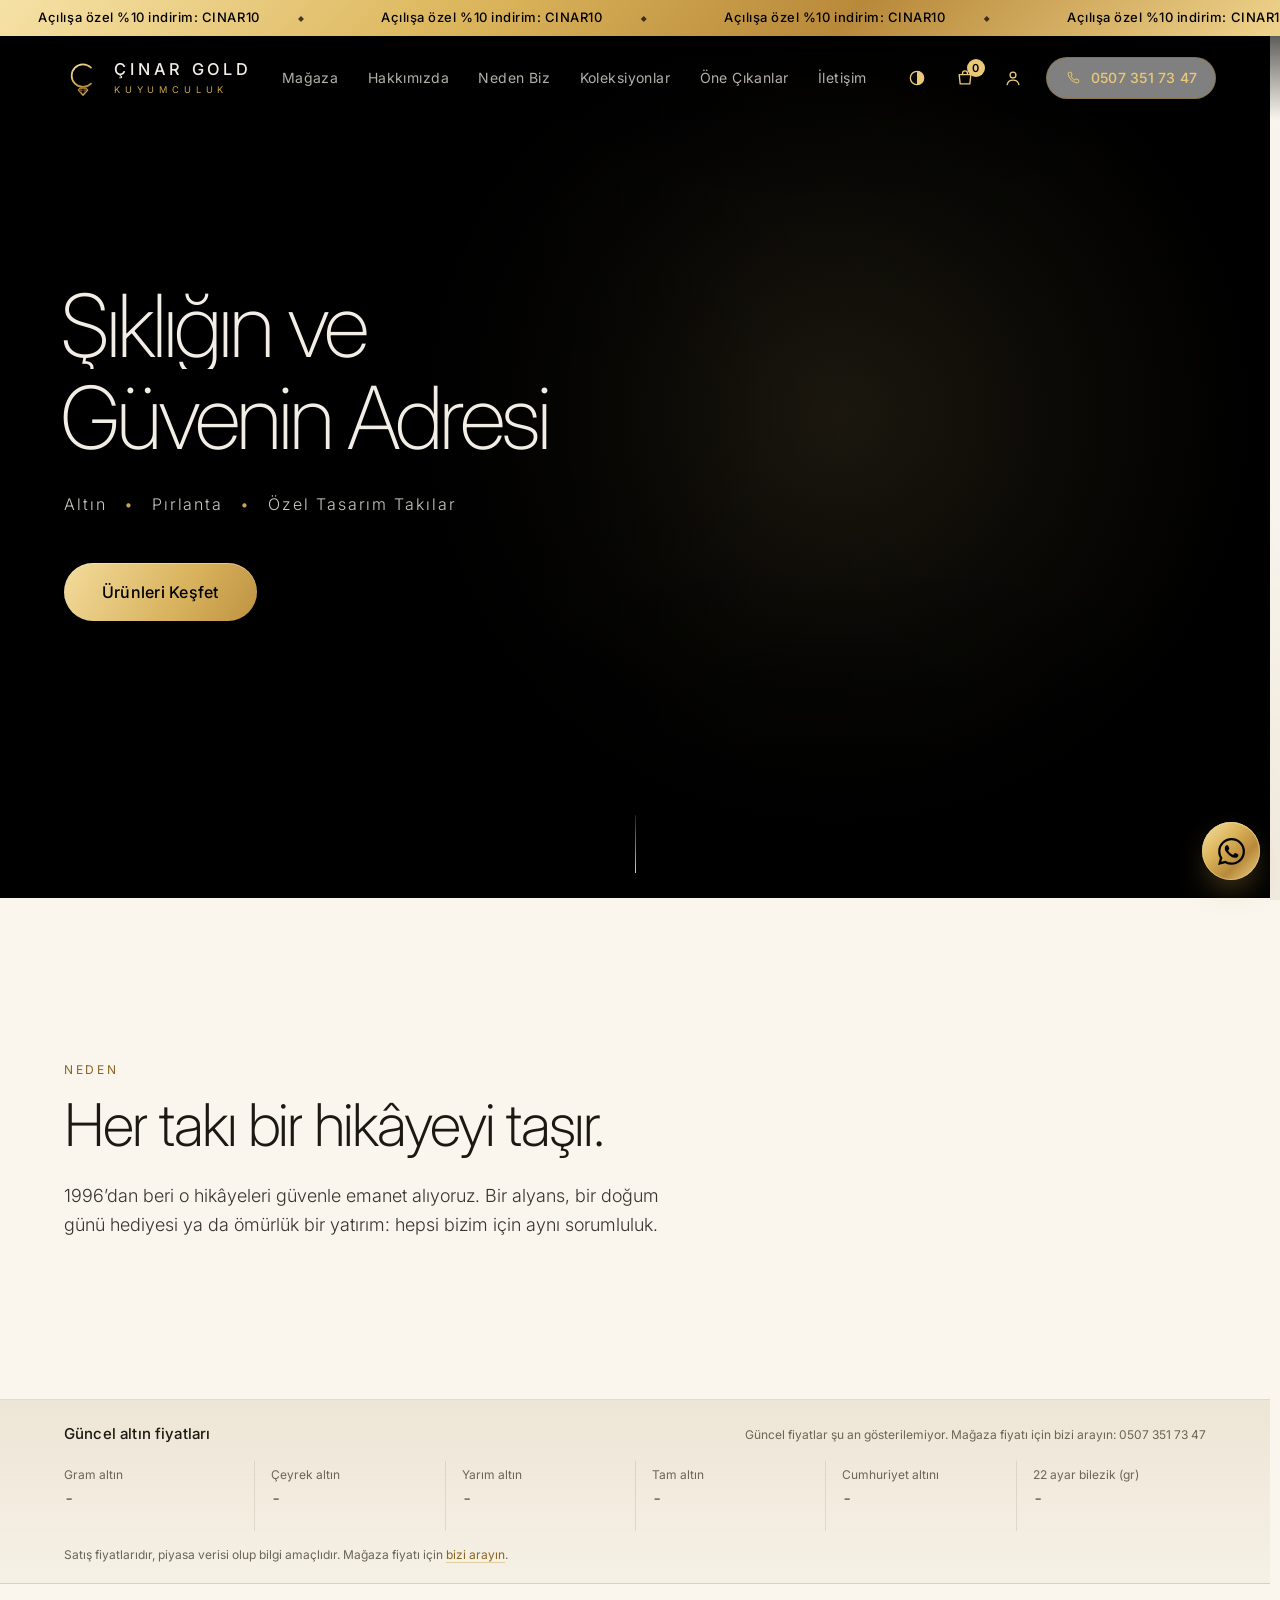
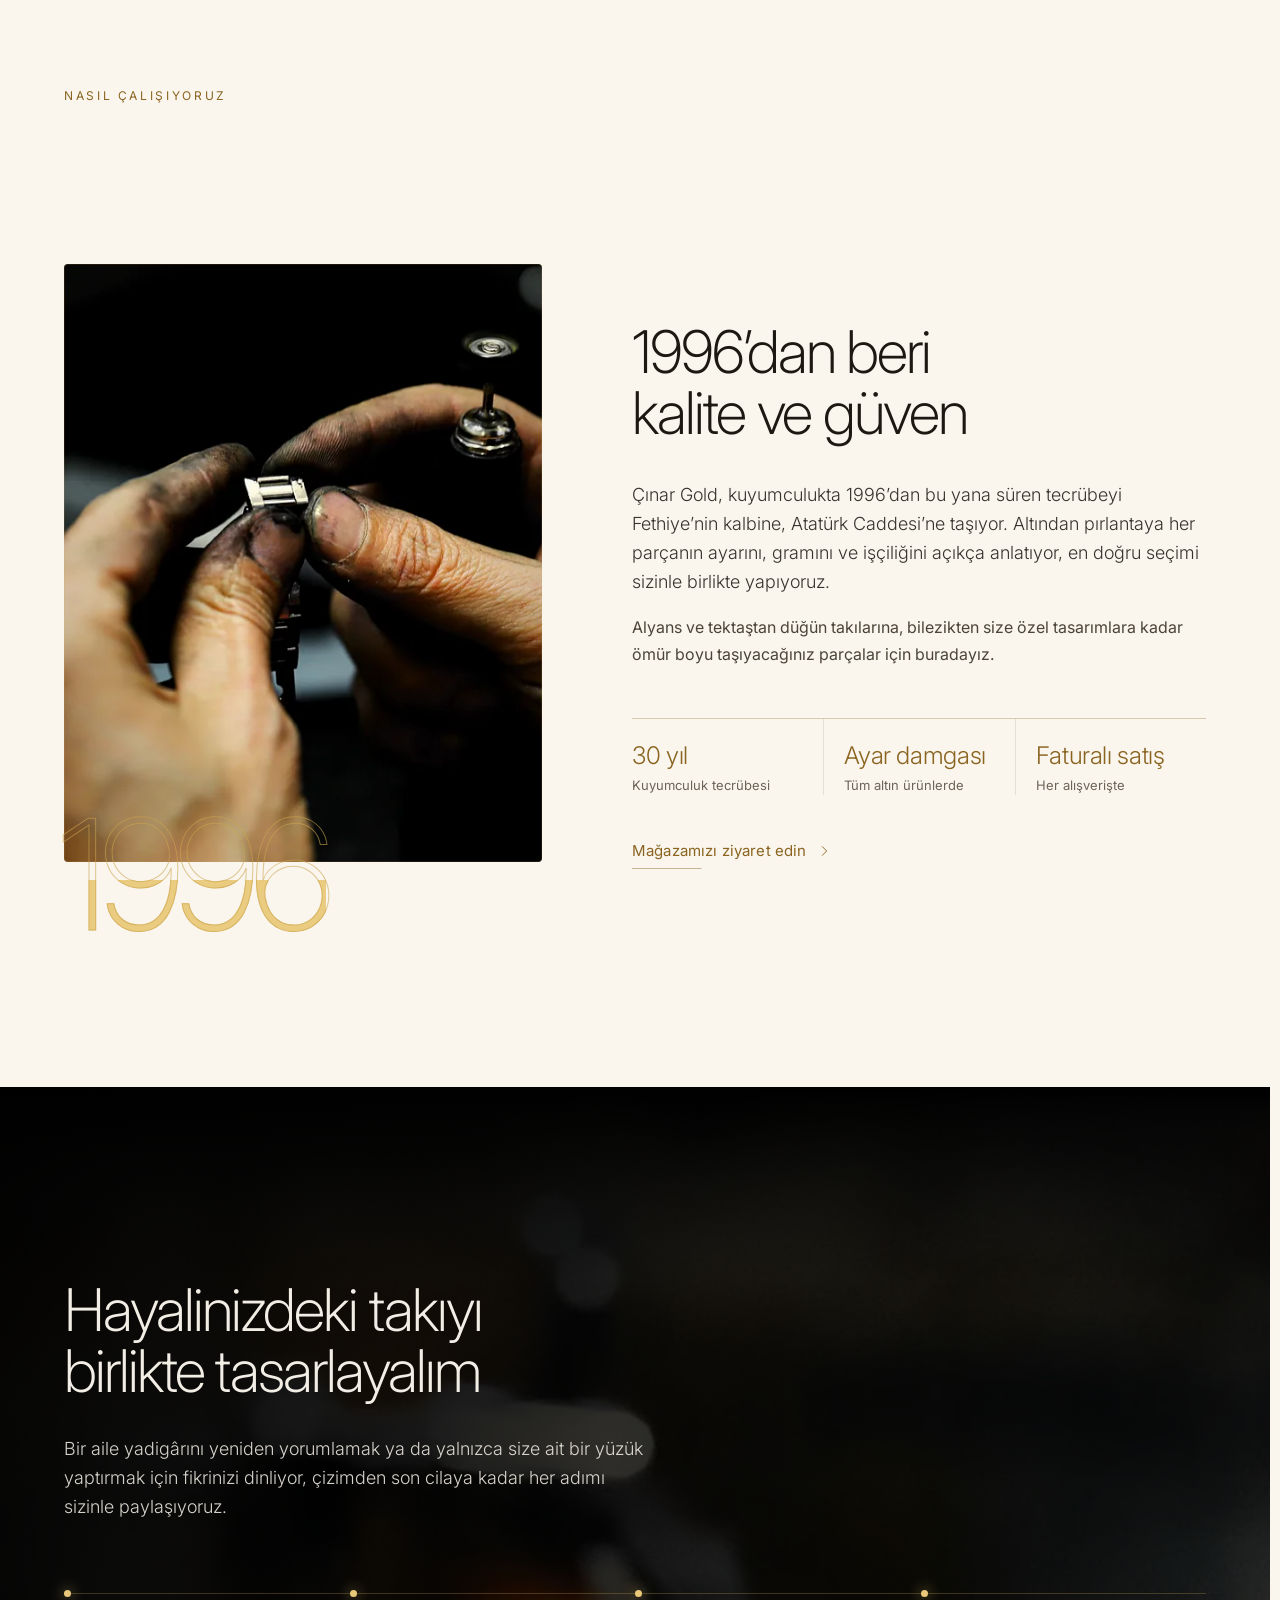
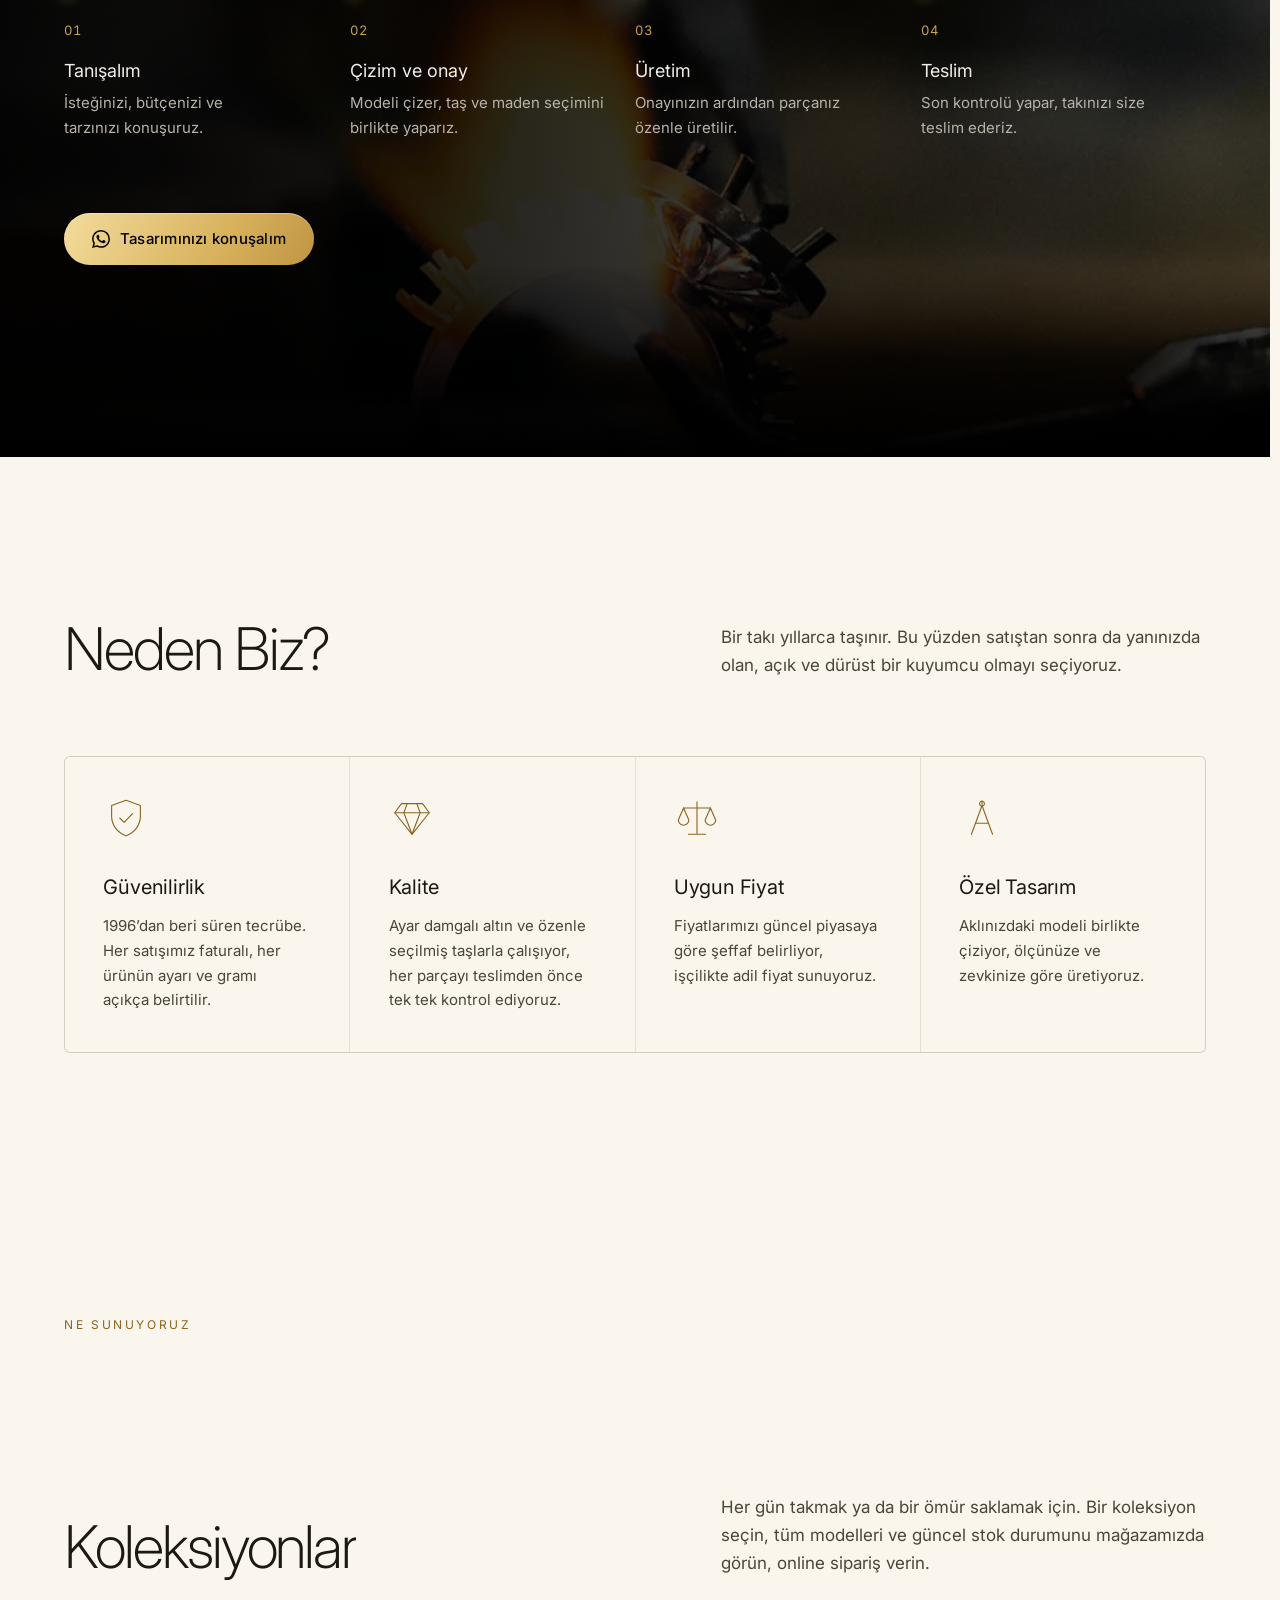
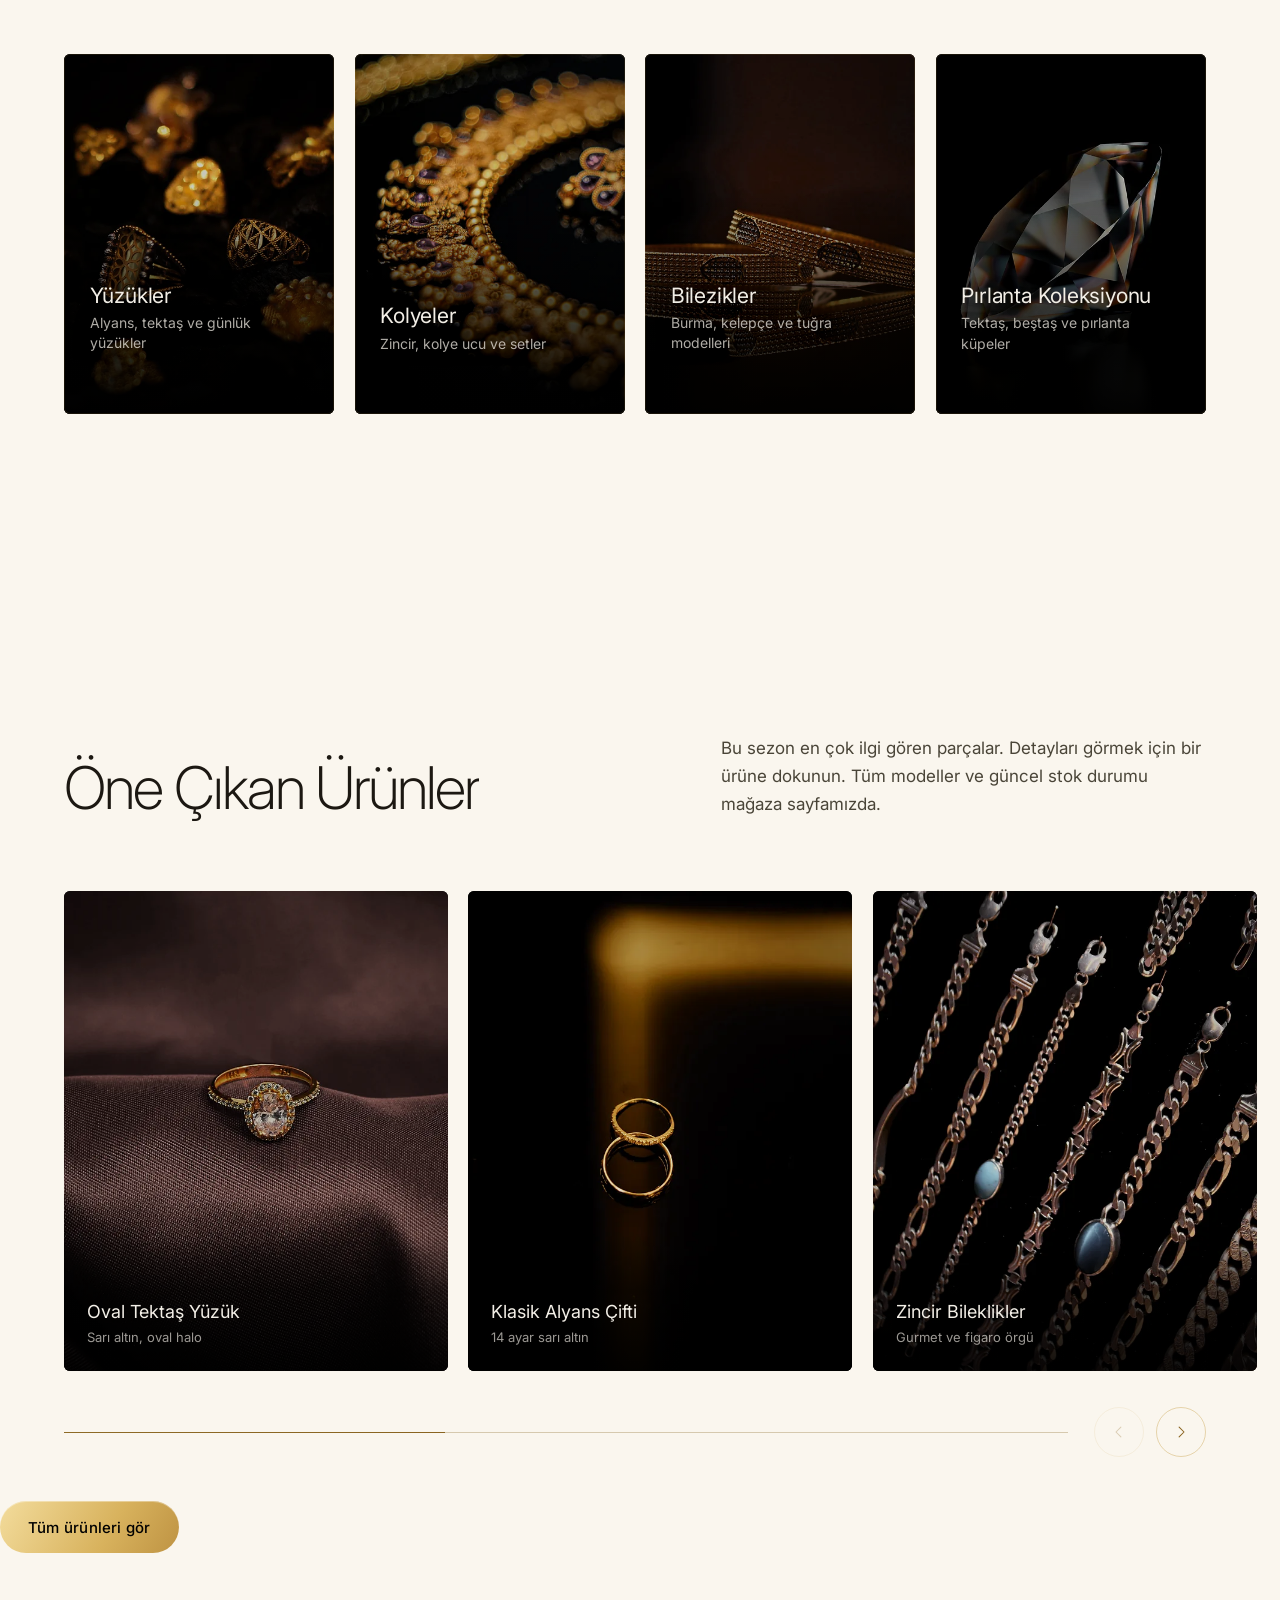
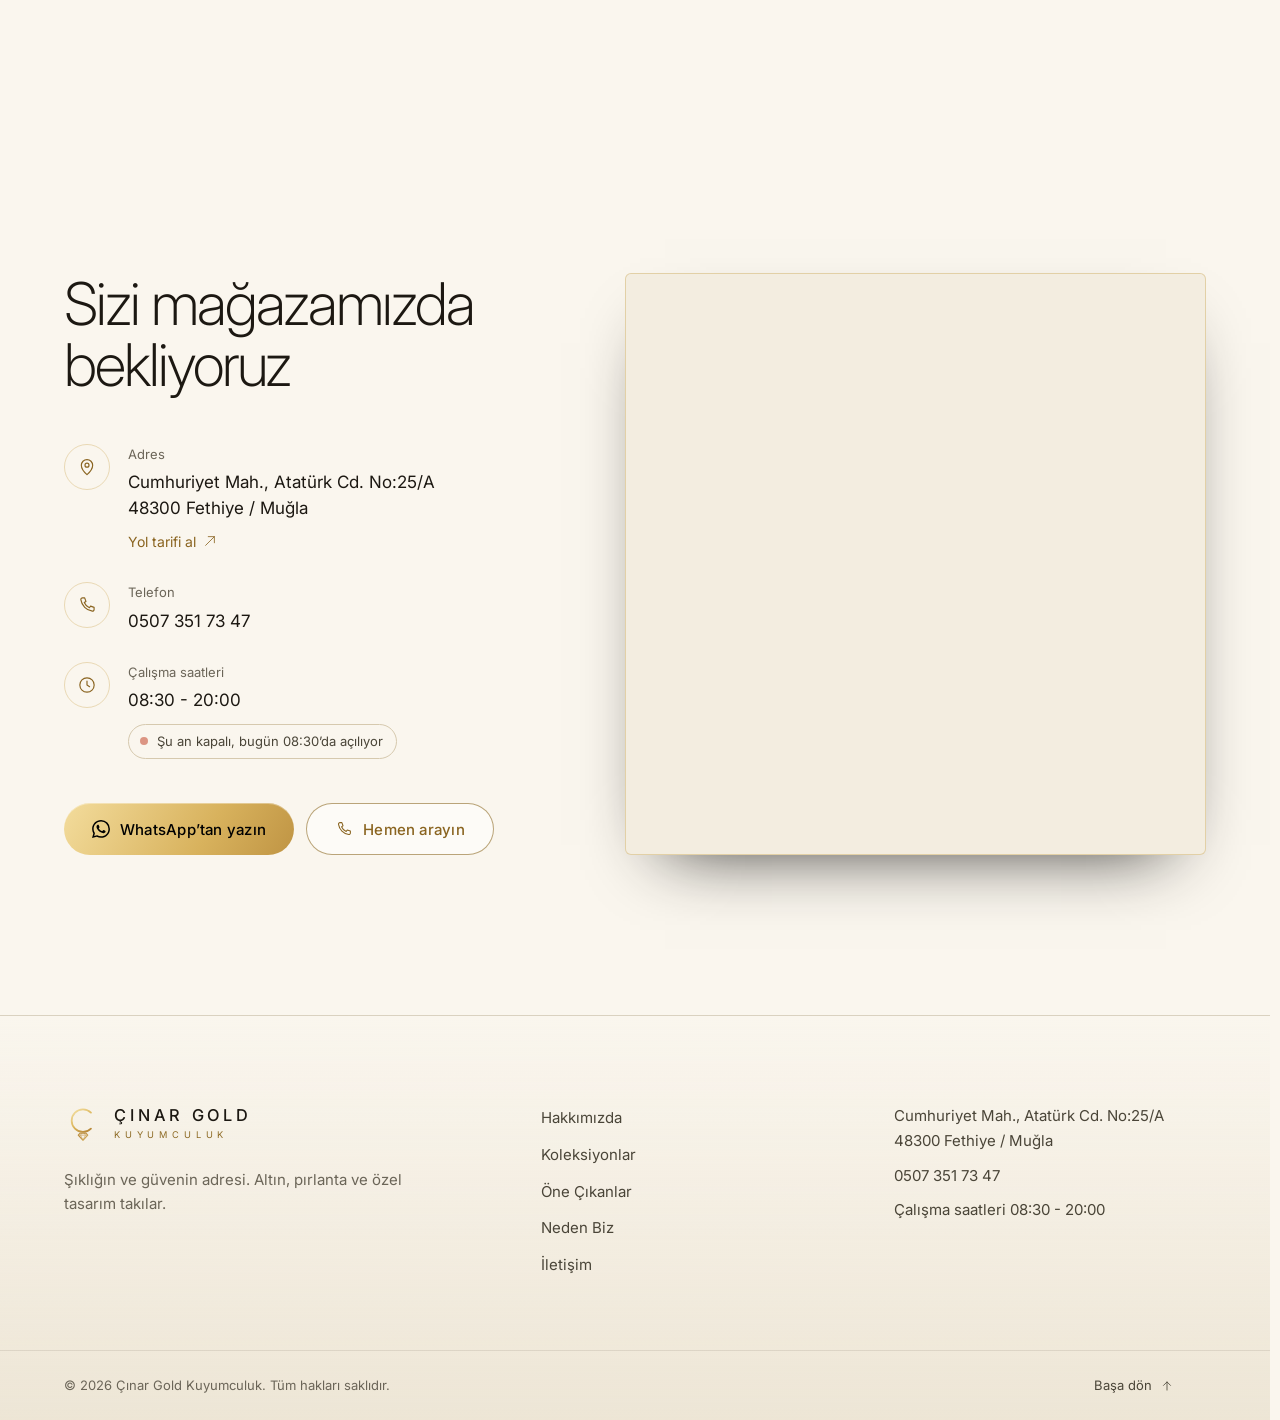
==== commit 0946e601: "Ana sayfa: altın çember sırası (Neden, Nasıl, Ne) ve mağaza bağlantıları Co-Authored-By: Claude Sonn" ====
--- a/index.html
+++ b/index.html
@@ -180,9 +180,9 @@
       <ul class="nav__links" role="list">
         <li><a class="nav__link" href="magaza.html">Mağaza</a></li>
         <li><a class="nav__link" href="#hakkimizda">Hakkımızda</a></li>
+        <li><a class="nav__link" href="#neden-biz">Neden Biz</a></li>
         <li><a class="nav__link" href="#koleksiyonlar">Koleksiyonlar</a></li>
         <li><a class="nav__link" href="#one-cikanlar">Öne Çıkanlar</a></li>
-        <li><a class="nav__link" href="#neden-biz">Neden Biz</a></li>
         <li><a class="nav__link" href="#iletisim">İletişim</a></li>
       </ul>
     </nav>
@@ -203,9 +203,9 @@
     <ul class="mmenu__links" role="list">
       <li><a class="mmenu__link" href="magaza.html">Mağaza</a></li>
       <li><a class="mmenu__link" href="#hakkimizda">Hakkımızda</a></li>
+      <li><a class="mmenu__link" href="#neden-biz">Neden Biz</a></li>
       <li><a class="mmenu__link" href="#koleksiyonlar">Koleksiyonlar</a></li>
       <li><a class="mmenu__link" href="#one-cikanlar">Öne Çıkanlar</a></li>
-      <li><a class="mmenu__link" href="#neden-biz">Neden Biz</a></li>
       <li><a class="mmenu__link" href="#iletisim">İletişim</a></li>
     </ul>
   </nav>
@@ -221,7 +221,6 @@
 </div>
 
 <main id="icerik">
-
   <!-- 1. HERO -->
   <section class="hero" id="anasayfa" aria-labelledby="hero-baslik">
     <div class="hero__media" aria-hidden="true">
@@ -253,6 +252,14 @@
     <a class="hero__cue" href="#altin-fiyatlari"><span class="visually-hidden">Aşağı kaydır</span><span class="hero__cue-line" aria-hidden="true"></span></a>
   </section>
 
+  <!-- Altın çember: NEDEN -->
+  <section class="why-lead section" id="neden" aria-labelledby="neden-baslik">
+    <div class="container">
+      <p class="kicker">Neden</p>
+      <h2 class="h-section" id="neden-baslik" data-split>Her takı bir hikâyeyi taşır.</h2>
+      <p class="lead" data-reveal>1996’dan beri o hikâyeleri güvenle emanet alıyoruz. Bir alyans, bir doğum günü hediyesi ya da ömürlük bir yatırım: hepsi bizim için aynı sorumluluk.</p>
+    </div>
+  </section>
   <!-- Güncel altın fiyatları -->
   <section class="market" id="altin-fiyatlari" aria-labelledby="piyasa-baslik" data-market>
     <div class="container market__inner">
@@ -272,6 +279,8 @@
     </div>
   </section>
 
+  <!-- Altın çember: NASIL -->
+  <div class="chapter container"><p class="kicker">Nasıl çalışıyoruz</p></div>
   <!-- 2. HAKKIMIZDA -->
   <section class="about section" id="hakkimizda" aria-labelledby="hakkimizda-baslik">
     <div class="container about__grid">
@@ -296,224 +305,6 @@
       </div>
     </div>
   </section>
-
-  <!-- 3. KOLEKSİYONLAR -->
-  <section class="cats section" id="koleksiyonlar" aria-labelledby="koleksiyonlar-baslik">
-    <div class="container">
-      <header class="sec-head">
-        <h2 class="h-section" id="koleksiyonlar-baslik" data-split>Koleksiyonlar</h2>
-        <p class="sec-head__text" data-reveal>Her gün takmak ya da bir ömür saklamak için. Bir koleksiyon seçin, modellerin fotoğraflarını WhatsApp’tan hemen gönderelim.</p>
-      </header>
-      <ul class="cats__grid" role="list" data-stagger>
-        <li class="cat" data-reveal="mask">
-          <a class="cat__link" href="https://wa.me/905073517347" data-wa="Merhaba, yüzük modellerinizi görmek istiyorum." target="_blank" rel="noopener">
-            <img src="assets/img/cat-ring-800.webp" srcset="assets/img/cat-ring-480.webp 480w, assets/img/cat-ring-800.webp 800w"
-                 sizes="(min-width: 1000px) 23vw, 46vw" width="800" height="1067" loading="lazy" decoding="async" alt="Koyu zemin üzerinde işlemeli altın yüzük koleksiyonu">
-            <span class="cat__shine" aria-hidden="true"></span>
-            <div class="cat__body">
-              <h3 class="cat__title">Yüzükler</h3>
-              <span class="cat__desc">Alyans, tektaş ve günlük yüzükler</span>
-              <span class="cat__cta">Modelleri isteyin <svg aria-hidden="true"><use href="#i-wa"/></svg></span>
-            </div>
-          </a>
-        </li>
-        <li class="cat" data-reveal="mask">
-          <a class="cat__link" href="https://wa.me/905073517347" data-wa="Merhaba, kolye modellerinizi görmek istiyorum." target="_blank" rel="noopener">
-            <img src="assets/img/cat-necklace-800.webp" srcset="assets/img/cat-necklace-480.webp 480w, assets/img/cat-necklace-800.webp 800w"
-                 sizes="(min-width: 1000px) 23vw, 46vw" width="800" height="1067" loading="lazy" decoding="async" alt="Siyah zemin üzerinde işlemeli altın kolye">
-            <span class="cat__shine" aria-hidden="true"></span>
-            <div class="cat__body">
-              <h3 class="cat__title">Kolyeler</h3>
-              <span class="cat__desc">Zincir, kolye ucu ve setler</span>
-              <span class="cat__cta">Modelleri isteyin <svg aria-hidden="true"><use href="#i-wa"/></svg></span>
-            </div>
-          </a>
-        </li>
-        <li class="cat" data-reveal="mask">
-          <a class="cat__link" href="https://wa.me/905073517347" data-wa="Merhaba, bilezik modellerinizi görmek istiyorum." target="_blank" rel="noopener">
-            <img src="assets/img/cat-bracelet-800.webp" srcset="assets/img/cat-bracelet-480.webp 480w, assets/img/cat-bracelet-800.webp 800w"
-                 sizes="(min-width: 1000px) 23vw, 46vw" width="800" height="1067" loading="lazy" decoding="async" alt="Koyu zeminde dokulu iki altın bilezik">
-            <span class="cat__shine" aria-hidden="true"></span>
-            <div class="cat__body">
-              <h3 class="cat__title">Bilezikler</h3>
-              <span class="cat__desc">Burma, kelepçe ve tuğra modelleri</span>
-              <span class="cat__cta">Modelleri isteyin <svg aria-hidden="true"><use href="#i-wa"/></svg></span>
-            </div>
-          </a>
-        </li>
-        <li class="cat" data-reveal="mask">
-          <a class="cat__link" href="https://wa.me/905073517347" data-wa="Merhaba, pırlanta koleksiyonunuzu görmek istiyorum." target="_blank" rel="noopener">
-            <img src="assets/img/cat-diamond-800.webp" srcset="assets/img/cat-diamond-480.webp 480w, assets/img/cat-diamond-800.webp 800w"
-                 sizes="(min-width: 1000px) 23vw, 46vw" width="800" height="1067" loading="lazy" decoding="async" alt="Siyah zemin üzerinde ışığı kıran pırlanta taş">
-            <span class="cat__shine" aria-hidden="true"></span>
-            <div class="cat__body">
-              <h3 class="cat__title">Pırlanta Koleksiyonu</h3>
-              <span class="cat__desc">Tektaş, beştaş ve pırlanta küpeler</span>
-              <span class="cat__cta">Modelleri isteyin <svg aria-hidden="true"><use href="#i-wa"/></svg></span>
-            </div>
-          </a>
-        </li>
-      </ul>
-    </div>
-  </section>
-
-  <!-- 4. ÖNE ÇIKAN ÜRÜNLER -->
-  <section class="featured section" id="one-cikanlar" aria-labelledby="one-cikanlar-baslik">
-    <div class="container">
-      <header class="sec-head">
-        <h2 class="h-section" id="one-cikanlar-baslik" data-split>Öne Çıkan Ürünler</h2>
-        <p class="sec-head__text" data-reveal>Bu sezon en çok ilgi gören parçalar. Detayları görmek için bir ürüne dokunun, fiyat ve stok bilgisini WhatsApp’tan sorun.</p>
-      </header>
-    </div>
-
-    <div class="rail" data-rail>
-      <ul class="rail__track" role="list" data-rail-track tabindex="0" aria-label="Öne çıkan ürünler, yatay kaydırılabilir liste">
-        <li class="product" data-reveal data-product
-            data-name="Oval Tektaş Yüzük" data-img="p-solitaire"
-            data-desc="Oval kesim taşın çevresini minik taşlarla saran halo montür. Sarı altının sıcaklığıyla zamansız bir tektaş."
-            data-specs="Maden: 14 ayar sarı altın|Model: Oval halo tektaş|Ölçü: Parmak ölçünüze göre">
-          <article class="product__card" data-tilt>
-            <figure class="product__media">
-              <img src="assets/img/p-solitaire-1080.webp" srcset="assets/img/p-solitaire-640.webp 640w, assets/img/p-solitaire-1080.webp 1080w"
-                   sizes="(min-width: 1367px) 410px, (min-width: 700px) 30vw, 78vw" width="1080" height="1350" loading="lazy" decoding="async" draggable="false" alt="Saten üzerinde oval taşlı altın tektaş yüzük">
-              <span class="product__glare" aria-hidden="true"></span>
-            </figure>
-            <div class="product__info">
-              <h3 class="product__name"><button class="product__open" type="button" aria-haspopup="dialog">Oval Tektaş Yüzük</button></h3>
-              <p class="product__meta">Sarı altın, oval halo</p>
-              <div class="product__more"><div><p class="product__desc">Oval kesim taşın çevresini minik taşlarla saran halo montür. Sarı altının sıcaklığıyla zamansız bir tektaş.</p><span class="product__cta" aria-hidden="true">Detayları gör</span></div></div>
-            </div>
-          </article>
-        </li>
-        <li class="product" data-reveal data-product
-            data-name="Klasik Alyans Çifti" data-img="p-bands"
-            data-desc="Parlak yüzeyli, iç kısmı konfor bombeli alyanslar. İç yüzeye isim ve tarih yazdırabilirsiniz."
-            data-specs="Maden: 14 ayar sarı altın|Yüzey: Parlak|Yazı: İsim ve tarih yazdırılabilir">
-          <article class="product__card" data-tilt>
-            <figure class="product__media">
-              <img src="assets/img/p-bands-1080.webp" srcset="assets/img/p-bands-640.webp 640w, assets/img/p-bands-1080.webp 1080w"
-                   sizes="(min-width: 1367px) 410px, (min-width: 700px) 30vw, 78vw" width="1080" height="1350" loading="lazy" decoding="async" draggable="false" alt="Koyu yansıtıcı zeminde iki altın alyans">
-              <span class="product__glare" aria-hidden="true"></span>
-            </figure>
-            <div class="product__info">
-              <h3 class="product__name"><button class="product__open" type="button" aria-haspopup="dialog">Klasik Alyans Çifti</button></h3>
-              <p class="product__meta">14 ayar sarı altın</p>
-              <div class="product__more"><div><p class="product__desc">Parlak yüzeyli, iç kısmı konfor bombeli alyanslar. İç yüzeye isim ve tarih yazdırabilirsiniz.</p><span class="product__cta" aria-hidden="true">Detayları gör</span></div></div>
-            </div>
-          </article>
-        </li>
-        <li class="product" data-reveal data-product
-            data-name="Zincir Bileklikler" data-img="p-chain"
-            data-desc="Gurmet ve figaro örgüden taşlı modellere kadar zincir bileklikler. İnce ya da kalın, her bileğe uygun bir seçenek."
-            data-specs="Maden: 14 ayar altın|Örgü: Gurmet, figaro ve daha fazlası|Uzunluk: Bileğinize göre ayarlanır">
-          <article class="product__card" data-tilt>
-            <figure class="product__media">
-              <img src="assets/img/p-chain-1080.webp" srcset="assets/img/p-chain-640.webp 640w, assets/img/p-chain-1080.webp 1080w"
-                   sizes="(min-width: 1367px) 410px, (min-width: 700px) 30vw, 78vw" width="1080" height="1350" loading="lazy" decoding="async" draggable="false" alt="Siyah kadife üzerinde sıralanmış altın zincir bileklikler">
-              <span class="product__glare" aria-hidden="true"></span>
-            </figure>
-            <div class="product__info">
-              <h3 class="product__name"><button class="product__open" type="button" aria-haspopup="dialog">Zincir Bileklikler</button></h3>
-              <p class="product__meta">Gurmet ve figaro örgü</p>
-              <div class="product__more"><div><p class="product__desc">Gurmet ve figaro örgüden taşlı modellere kadar zincir bileklikler. İnce ya da kalın, her bileğe uygun bir seçenek.</p><span class="product__cta" aria-hidden="true">Detayları gör</span></div></div>
-            </div>
-          </article>
-        </li>
-        <li class="product" data-reveal data-product
-            data-name="Güneş Motifli Kolye" data-img="p-pendant"
-            data-desc="İnce bir zincirde ışıl ışıl parlayan bir güneş. Sade, zarif ve her gün takılabilecek bir kolye."
-            data-specs="Maden: 14 ayar sarı altın|Motif: Güneş|Zincir: Kolyeyle birlikte">
-          <article class="product__card" data-tilt>
-            <figure class="product__media">
-              <img src="assets/img/p-pendant-1080.webp" srcset="assets/img/p-pendant-640.webp 640w, assets/img/p-pendant-1080.webp 1080w"
-                   sizes="(min-width: 1367px) 410px, (min-width: 700px) 30vw, 78vw" width="1080" height="1350" loading="lazy" decoding="async" draggable="false" alt="Siyah zemin üzerinde güneş motifli altın kolye">
-              <span class="product__glare" aria-hidden="true"></span>
-            </figure>
-            <div class="product__info">
-              <h3 class="product__name"><button class="product__open" type="button" aria-haspopup="dialog">Güneş Motifli Kolye</button></h3>
-              <p class="product__meta">14 ayar sarı altın</p>
-              <div class="product__more"><div><p class="product__desc">İnce bir zincirde ışıl ışıl parlayan bir güneş. Sade, zarif ve her gün takılabilecek bir kolye.</p><span class="product__cta" aria-hidden="true">Detayları gör</span></div></div>
-            </div>
-          </article>
-        </li>
-        <li class="product" data-reveal data-product
-            data-name="İşlemeli Altın Bilezik" data-img="p-bangle"
-            data-desc="Örgü desenli işçiliğiyle göz alan bir bilezik. Düğünlerin ve birikimin vazgeçilmezi, gramı açıkça belirtilerek satılır."
-            data-specs="Maden: 22 ayar sarı altın|Gram: Modele göre|Ölçü: Bilek ölçünüze göre">
-          <article class="product__card" data-tilt>
-            <figure class="product__media">
-              <img src="assets/img/p-bangle-1080.webp" srcset="assets/img/p-bangle-640.webp 640w, assets/img/p-bangle-1080.webp 1080w"
-                   sizes="(min-width: 1367px) 410px, (min-width: 700px) 30vw, 78vw" width="1080" height="1350" loading="lazy" decoding="async" draggable="false" alt="Kömür taşları üzerinde işlemeli altın bilezik">
-              <span class="product__glare" aria-hidden="true"></span>
-            </figure>
-            <div class="product__info">
-              <h3 class="product__name"><button class="product__open" type="button" aria-haspopup="dialog">İşlemeli Altın Bilezik</button></h3>
-              <p class="product__meta">22 ayar sarı altın</p>
-              <div class="product__more"><div><p class="product__desc">Örgü desenli işçiliğiyle göz alan bir bilezik. Düğünlerin ve birikimin vazgeçilmezi, gramı açıkça belirtilerek satılır.</p><span class="product__cta" aria-hidden="true">Detayları gör</span></div></div>
-            </div>
-          </article>
-        </li>
-        <li class="product" data-reveal data-product
-            data-name="Çiçek Motifli Bileklik" data-img="p-bracelet"
-            data-desc="Top örgü zincirin ortasında işlemeli bir çiçek. Bilekte hafif ve zarif duran, her gün takılabilecek bir bileklik."
-            data-specs="Maden: 14 ayar sarı altın|Motif: Çiçek|Kilit: Güvenli kilit">
-          <article class="product__card" data-tilt>
-            <figure class="product__media">
-              <img src="assets/img/p-bracelet-1080.webp" srcset="assets/img/p-bracelet-640.webp 640w, assets/img/p-bracelet-1080.webp 1080w"
-                   sizes="(min-width: 1367px) 410px, (min-width: 700px) 30vw, 78vw" width="1080" height="1350" loading="lazy" decoding="async" draggable="false" alt="Koyu zeminde çiçek motifli altın bileklik">
-              <span class="product__glare" aria-hidden="true"></span>
-            </figure>
-            <div class="product__info">
-              <h3 class="product__name"><button class="product__open" type="button" aria-haspopup="dialog">Çiçek Motifli Bileklik</button></h3>
-              <p class="product__meta">14 ayar sarı altın</p>
-              <div class="product__more"><div><p class="product__desc">Top örgü zincirin ortasında işlemeli bir çiçek. Bilekte hafif ve zarif duran, her gün takılabilecek bir bileklik.</p><span class="product__cta" aria-hidden="true">Detayları gör</span></div></div>
-            </div>
-          </article>
-        </li>
-        <li class="product" data-reveal data-product
-            data-name="Sallantılı Altın Küpe" data-img="p-earrings"
-            data-desc="Damla formunda işlemeli gövde ve zarif sallantılar. Özel günlerin göz alıcı tamamlayıcısı."
-            data-specs="Maden: 22 ayar sarı altın|Model: Sallantılı küpe|İşçilik: El işçiliği detaylar">
-          <article class="product__card" data-tilt>
-            <figure class="product__media">
-              <img src="assets/img/p-earrings-1080.webp" srcset="assets/img/p-earrings-640.webp 640w, assets/img/p-earrings-1080.webp 1080w"
-                   sizes="(min-width: 1367px) 410px, (min-width: 700px) 30vw, 78vw" width="1080" height="1350" loading="lazy" decoding="async" draggable="false" alt="Siyah kumaş üzerinde işlemeli altın küpeler">
-              <span class="product__glare" aria-hidden="true"></span>
-            </figure>
-            <div class="product__info">
-              <h3 class="product__name"><button class="product__open" type="button" aria-haspopup="dialog">Sallantılı Altın Küpe</button></h3>
-              <p class="product__meta">22 ayar sarı altın</p>
-              <div class="product__more"><div><p class="product__desc">Damla formunda işlemeli gövde ve zarif sallantılar. Özel günlerin göz alıcı tamamlayıcısı.</p><span class="product__cta" aria-hidden="true">Detayları gör</span></div></div>
-            </div>
-          </article>
-        </li>
-        <li class="product" data-reveal data-product
-            data-name="Telkari Altın Yüzük" data-img="p-ring"
-            data-desc="İnce altın tellerin ustalıkla işlendiği telkari sanatı. Parmakta dantel gibi duran, karakterli bir yüzük."
-            data-specs="Maden: 22 ayar sarı altın|Teknik: Telkari el işçiliği|Ölçü: Parmak ölçünüze göre">
-          <article class="product__card" data-tilt>
-            <figure class="product__media">
-              <img src="assets/img/p-ring-1080.webp" srcset="assets/img/p-ring-640.webp 640w, assets/img/p-ring-1080.webp 1080w"
-                   sizes="(min-width: 1367px) 410px, (min-width: 700px) 30vw, 78vw" width="1080" height="1350" loading="lazy" decoding="async" draggable="false" alt="Kömür taşları üzerinde telkari altın yüzük">
-              <span class="product__glare" aria-hidden="true"></span>
-            </figure>
-            <div class="product__info">
-              <h3 class="product__name"><button class="product__open" type="button" aria-haspopup="dialog">Telkari Altın Yüzük</button></h3>
-              <p class="product__meta">Telkari el işçiliği</p>
-              <div class="product__more"><div><p class="product__desc">İnce altın tellerin ustalıkla işlendiği telkari sanatı. Parmakta dantel gibi duran, karakterli bir yüzük.</p><span class="product__cta" aria-hidden="true">Detayları gör</span></div></div>
-            </div>
-          </article>
-        </li>
-      </ul>
-
-      <div class="container rail__controls">
-        <div class="rail__progress" aria-hidden="true"><span data-rail-bar></span></div>
-        <button class="rail__btn rail__btn--prev" type="button" data-rail-prev aria-label="Önceki ürünler"><svg aria-hidden="true"><use href="#i-chev"/></svg></button>
-        <button class="rail__btn" type="button" data-rail-next aria-label="Sonraki ürünler"><svg aria-hidden="true"><use href="#i-chev"/></svg></button>
-      </div>
-    </div>
-  </section>
-
   <!-- Özel tasarım bandı (parallax) -->
   <section class="craft" id="ozel-tasarim" aria-labelledby="ozel-tasarim-baslik">
     <div class="craft__bg" aria-hidden="true">
@@ -538,7 +329,6 @@
       </div>
     </div>
   </section>
-
   <!-- 5. NEDEN BİZ? -->
   <section class="why section" id="neden-biz" aria-labelledby="neden-biz-baslik">
     <div class="container">
@@ -583,6 +373,224 @@
     </div>
   </section>
 
+  <!-- Altın çember: NE -->
+  <div class="chapter container"><p class="kicker">Ne sunuyoruz</p></div>
+  <!-- 3. KOLEKSİYONLAR -->
+  <section class="cats section" id="koleksiyonlar" aria-labelledby="koleksiyonlar-baslik">
+    <div class="container">
+      <header class="sec-head">
+        <h2 class="h-section" id="koleksiyonlar-baslik" data-split>Koleksiyonlar</h2>
+        <p class="sec-head__text" data-reveal>Her gün takmak ya da bir ömür saklamak için. Bir koleksiyon seçin, tüm modelleri ve güncel stok durumunu mağazamızda görün, online sipariş verin.</p>
+      </header>
+      <ul class="cats__grid" role="list" data-stagger>
+        <li class="cat" data-reveal="mask">
+          <a class="cat__link" href="magaza.html?tur=yuzuk">
+            <img src="assets/img/cat-ring-800.webp" srcset="assets/img/cat-ring-480.webp 480w, assets/img/cat-ring-800.webp 800w"
+                 sizes="(min-width: 1000px) 23vw, 46vw" width="800" height="1067" loading="lazy" decoding="async" alt="Koyu zemin üzerinde işlemeli altın yüzük koleksiyonu">
+            <span class="cat__shine" aria-hidden="true"></span>
+            <div class="cat__body">
+              <h3 class="cat__title">Yüzükler</h3>
+              <span class="cat__desc">Alyans, tektaş ve günlük yüzükler</span>
+              <span class="cat__cta">Modelleri gör <svg aria-hidden="true"><use href="#i-chev"/></svg></span>
+            </div>
+          </a>
+        </li>
+        <li class="cat" data-reveal="mask">
+          <a class="cat__link" href="magaza.html?tur=kolye">
+            <img src="assets/img/cat-necklace-800.webp" srcset="assets/img/cat-necklace-480.webp 480w, assets/img/cat-necklace-800.webp 800w"
+                 sizes="(min-width: 1000px) 23vw, 46vw" width="800" height="1067" loading="lazy" decoding="async" alt="Siyah zemin üzerinde işlemeli altın kolye">
+            <span class="cat__shine" aria-hidden="true"></span>
+            <div class="cat__body">
+              <h3 class="cat__title">Kolyeler</h3>
+              <span class="cat__desc">Zincir, kolye ucu ve setler</span>
+              <span class="cat__cta">Modelleri gör <svg aria-hidden="true"><use href="#i-chev"/></svg></span>
+            </div>
+          </a>
+        </li>
+        <li class="cat" data-reveal="mask">
+          <a class="cat__link" href="magaza.html?tur=bilezik">
+            <img src="assets/img/cat-bracelet-800.webp" srcset="assets/img/cat-bracelet-480.webp 480w, assets/img/cat-bracelet-800.webp 800w"
+                 sizes="(min-width: 1000px) 23vw, 46vw" width="800" height="1067" loading="lazy" decoding="async" alt="Koyu zeminde dokulu iki altın bilezik">
+            <span class="cat__shine" aria-hidden="true"></span>
+            <div class="cat__body">
+              <h3 class="cat__title">Bilezikler</h3>
+              <span class="cat__desc">Burma, kelepçe ve tuğra modelleri</span>
+              <span class="cat__cta">Modelleri gör <svg aria-hidden="true"><use href="#i-chev"/></svg></span>
+            </div>
+          </a>
+        </li>
+        <li class="cat" data-reveal="mask">
+          <a class="cat__link" href="magaza.html?tur=pirlanta">
+            <img src="assets/img/cat-diamond-800.webp" srcset="assets/img/cat-diamond-480.webp 480w, assets/img/cat-diamond-800.webp 800w"
+                 sizes="(min-width: 1000px) 23vw, 46vw" width="800" height="1067" loading="lazy" decoding="async" alt="Siyah zemin üzerinde ışığı kıran pırlanta taş">
+            <span class="cat__shine" aria-hidden="true"></span>
+            <div class="cat__body">
+              <h3 class="cat__title">Pırlanta Koleksiyonu</h3>
+              <span class="cat__desc">Tektaş, beştaş ve pırlanta küpeler</span>
+              <span class="cat__cta">Modelleri gör <svg aria-hidden="true"><use href="#i-chev"/></svg></span>
+            </div>
+          </a>
+        </li>
+      </ul>
+    </div>
+  </section>
+  <!-- 4. ÖNE ÇIKAN ÜRÜNLER -->
+  <section class="featured section" id="one-cikanlar" aria-labelledby="one-cikanlar-baslik">
+    <div class="container">
+      <header class="sec-head">
+        <h2 class="h-section" id="one-cikanlar-baslik" data-split>Öne Çıkan Ürünler</h2>
+        <p class="sec-head__text" data-reveal>Bu sezon en çok ilgi gören parçalar. Detayları görmek için bir ürüne dokunun. Tüm modeller ve güncel stok durumu mağaza sayfamızda.</p>
+      </header>
+    </div>
+
+    <div class="rail" data-rail>
+      <ul class="rail__track" role="list" data-rail-track tabindex="0" aria-label="Öne çıkan ürünler, yatay kaydırılabilir liste">
+        <li class="product" data-reveal data-product
+            data-name="Oval Tektaş Yüzük" data-img="p-solitaire"
+            data-desc="Oval kesim taşın çevresini minik taşlarla saran halo montür. Sarı altının sıcaklığıyla zamansız bir tektaş."
+            data-specs="Maden: 14 ayar sarı altın|Model: Oval halo tektaş|Ölçü: Parmak ölçünüze göre">
+          <article class="product__card" data-tilt>
+            <figure class="product__media">
+              <img src="assets/img/p-solitaire-1080.webp" srcset="assets/img/p-solitaire-640.webp 640w, assets/img/p-solitaire-1080.webp 1080w"
+                   sizes="(min-width: 1367px) 410px, (min-width: 700px) 30vw, 78vw" width="1080" height="1350" loading="lazy" decoding="async" draggable="false" alt="Saten üzerinde oval taşlı altın tektaş yüzük">
+              <span class="product__glare" aria-hidden="true"></span>
+            </figure>
+            <div class="product__info">
+              <h3 class="product__name"><button class="product__open" type="button" aria-haspopup="dialog">Oval Tektaş Yüzük</button></h3>
+              <p class="product__meta">Sarı altın, oval halo</p>
+              <div class="product__more"><div><p class="product__desc">Oval kesim taşın çevresini minik taşlarla saran halo montür. Sarı altının sıcaklığıyla zamansız bir tektaş.</p><span class="product__cta" aria-hidden="true">Detayları gör</span></div></div>
+            </div>
+          </article>
+        </li>
+        <li class="product" data-reveal data-product
+            data-name="Klasik Alyans Çifti" data-img="p-bands"
+            data-desc="Parlak yüzeyli, iç kısmı konfor bombeli alyanslar. İç yüzeye isim ve tarih yazdırabilirsiniz."
+            data-specs="Maden: 14 ayar sarı altın|Yüzey: Parlak|Yazı: İsim ve tarih yazdırılabilir">
+          <article class="product__card" data-tilt>
+            <figure class="product__media">
+              <img src="assets/img/p-bands-1080.webp" srcset="assets/img/p-bands-640.webp 640w, assets/img/p-bands-1080.webp 1080w"
+                   sizes="(min-width: 1367px) 410px, (min-width: 700px) 30vw, 78vw" width="1080" height="1350" loading="lazy" decoding="async" draggable="false" alt="Koyu yansıtıcı zeminde iki altın alyans">
+              <span class="product__glare" aria-hidden="true"></span>
+            </figure>
+            <div class="product__info">
+              <h3 class="product__name"><button class="product__open" type="button" aria-haspopup="dialog">Klasik Alyans Çifti</button></h3>
+              <p class="product__meta">14 ayar sarı altın</p>
+              <div class="product__more"><div><p class="product__desc">Parlak yüzeyli, iç kısmı konfor bombeli alyanslar. İç yüzeye isim ve tarih yazdırabilirsiniz.</p><span class="product__cta" aria-hidden="true">Detayları gör</span></div></div>
+            </div>
+          </article>
+        </li>
+        <li class="product" data-reveal data-product
+            data-name="Zincir Bileklikler" data-img="p-chain"
+            data-desc="Gurmet ve figaro örgüden taşlı modellere kadar zincir bileklikler. İnce ya da kalın, her bileğe uygun bir seçenek."
+            data-specs="Maden: 14 ayar altın|Örgü: Gurmet, figaro ve daha fazlası|Uzunluk: Bileğinize göre ayarlanır">
+          <article class="product__card" data-tilt>
+            <figure class="product__media">
+              <img src="assets/img/p-chain-1080.webp" srcset="assets/img/p-chain-640.webp 640w, assets/img/p-chain-1080.webp 1080w"
+                   sizes="(min-width: 1367px) 410px, (min-width: 700px) 30vw, 78vw" width="1080" height="1350" loading="lazy" decoding="async" draggable="false" alt="Siyah kadife üzerinde sıralanmış altın zincir bileklikler">
+              <span class="product__glare" aria-hidden="true"></span>
+            </figure>
+            <div class="product__info">
+              <h3 class="product__name"><button class="product__open" type="button" aria-haspopup="dialog">Zincir Bileklikler</button></h3>
+              <p class="product__meta">Gurmet ve figaro örgü</p>
+              <div class="product__more"><div><p class="product__desc">Gurmet ve figaro örgüden taşlı modellere kadar zincir bileklikler. İnce ya da kalın, her bileğe uygun bir seçenek.</p><span class="product__cta" aria-hidden="true">Detayları gör</span></div></div>
+            </div>
+          </article>
+        </li>
+        <li class="product" data-reveal data-product
+            data-name="Güneş Motifli Kolye" data-img="p-pendant"
+            data-desc="İnce bir zincirde ışıl ışıl parlayan bir güneş. Sade, zarif ve her gün takılabilecek bir kolye."
+            data-specs="Maden: 14 ayar sarı altın|Motif: Güneş|Zincir: Kolyeyle birlikte">
+          <article class="product__card" data-tilt>
+            <figure class="product__media">
+              <img src="assets/img/p-pendant-1080.webp" srcset="assets/img/p-pendant-640.webp 640w, assets/img/p-pendant-1080.webp 1080w"
+                   sizes="(min-width: 1367px) 410px, (min-width: 700px) 30vw, 78vw" width="1080" height="1350" loading="lazy" decoding="async" draggable="false" alt="Siyah zemin üzerinde güneş motifli altın kolye">
+              <span class="product__glare" aria-hidden="true"></span>
+            </figure>
+            <div class="product__info">
+              <h3 class="product__name"><button class="product__open" type="button" aria-haspopup="dialog">Güneş Motifli Kolye</button></h3>
+              <p class="product__meta">14 ayar sarı altın</p>
+              <div class="product__more"><div><p class="product__desc">İnce bir zincirde ışıl ışıl parlayan bir güneş. Sade, zarif ve her gün takılabilecek bir kolye.</p><span class="product__cta" aria-hidden="true">Detayları gör</span></div></div>
+            </div>
+          </article>
+        </li>
+        <li class="product" data-reveal data-product
+            data-name="İşlemeli Altın Bilezik" data-img="p-bangle"
+            data-desc="Örgü desenli işçiliğiyle göz alan bir bilezik. Düğünlerin ve birikimin vazgeçilmezi, gramı açıkça belirtilerek satılır."
+            data-specs="Maden: 22 ayar sarı altın|Gram: Modele göre|Ölçü: Bilek ölçünüze göre">
+          <article class="product__card" data-tilt>
+            <figure class="product__media">
+              <img src="assets/img/p-bangle-1080.webp" srcset="assets/img/p-bangle-640.webp 640w, assets/img/p-bangle-1080.webp 1080w"
+                   sizes="(min-width: 1367px) 410px, (min-width: 700px) 30vw, 78vw" width="1080" height="1350" loading="lazy" decoding="async" draggable="false" alt="Kömür taşları üzerinde işlemeli altın bilezik">
+              <span class="product__glare" aria-hidden="true"></span>
+            </figure>
+            <div class="product__info">
+              <h3 class="product__name"><button class="product__open" type="button" aria-haspopup="dialog">İşlemeli Altın Bilezik</button></h3>
+              <p class="product__meta">22 ayar sarı altın</p>
+              <div class="product__more"><div><p class="product__desc">Örgü desenli işçiliğiyle göz alan bir bilezik. Düğünlerin ve birikimin vazgeçilmezi, gramı açıkça belirtilerek satılır.</p><span class="product__cta" aria-hidden="true">Detayları gör</span></div></div>
+            </div>
+          </article>
+        </li>
+        <li class="product" data-reveal data-product
+            data-name="Çiçek Motifli Bileklik" data-img="p-bracelet"
+            data-desc="Top örgü zincirin ortasında işlemeli bir çiçek. Bilekte hafif ve zarif duran, her gün takılabilecek bir bileklik."
+            data-specs="Maden: 14 ayar sarı altın|Motif: Çiçek|Kilit: Güvenli kilit">
+          <article class="product__card" data-tilt>
+            <figure class="product__media">
+              <img src="assets/img/p-bracelet-1080.webp" srcset="assets/img/p-bracelet-640.webp 640w, assets/img/p-bracelet-1080.webp 1080w"
+                   sizes="(min-width: 1367px) 410px, (min-width: 700px) 30vw, 78vw" width="1080" height="1350" loading="lazy" decoding="async" draggable="false" alt="Koyu zeminde çiçek motifli altın bileklik">
+              <span class="product__glare" aria-hidden="true"></span>
+            </figure>
+            <div class="product__info">
+              <h3 class="product__name"><button class="product__open" type="button" aria-haspopup="dialog">Çiçek Motifli Bileklik</button></h3>
+              <p class="product__meta">14 ayar sarı altın</p>
+              <div class="product__more"><div><p class="product__desc">Top örgü zincirin ortasında işlemeli bir çiçek. Bilekte hafif ve zarif duran, her gün takılabilecek bir bileklik.</p><span class="product__cta" aria-hidden="true">Detayları gör</span></div></div>
+            </div>
+          </article>
+        </li>
+        <li class="product" data-reveal data-product
+            data-name="Sallantılı Altın Küpe" data-img="p-earrings"
+            data-desc="Damla formunda işlemeli gövde ve zarif sallantılar. Özel günlerin göz alıcı tamamlayıcısı."
+            data-specs="Maden: 22 ayar sarı altın|Model: Sallantılı küpe|İşçilik: El işçiliği detaylar">
+          <article class="product__card" data-tilt>
+            <figure class="product__media">
+              <img src="assets/img/p-earrings-1080.webp" srcset="assets/img/p-earrings-640.webp 640w, assets/img/p-earrings-1080.webp 1080w"
+                   sizes="(min-width: 1367px) 410px, (min-width: 700px) 30vw, 78vw" width="1080" height="1350" loading="lazy" decoding="async" draggable="false" alt="Siyah kumaş üzerinde işlemeli altın küpeler">
+              <span class="product__glare" aria-hidden="true"></span>
+            </figure>
+            <div class="product__info">
+              <h3 class="product__name"><button class="product__open" type="button" aria-haspopup="dialog">Sallantılı Altın Küpe</button></h3>
+              <p class="product__meta">22 ayar sarı altın</p>
+              <div class="product__more"><div><p class="product__desc">Damla formunda işlemeli gövde ve zarif sallantılar. Özel günlerin göz alıcı tamamlayıcısı.</p><span class="product__cta" aria-hidden="true">Detayları gör</span></div></div>
+            </div>
+          </article>
+        </li>
+        <li class="product" data-reveal data-product
+            data-name="Telkari Altın Yüzük" data-img="p-ring"
+            data-desc="İnce altın tellerin ustalıkla işlendiği telkari sanatı. Parmakta dantel gibi duran, karakterli bir yüzük."
+            data-specs="Maden: 22 ayar sarı altın|Teknik: Telkari el işçiliği|Ölçü: Parmak ölçünüze göre">
+          <article class="product__card" data-tilt>
+            <figure class="product__media">
+              <img src="assets/img/p-ring-1080.webp" srcset="assets/img/p-ring-640.webp 640w, assets/img/p-ring-1080.webp 1080w"
+                   sizes="(min-width: 1367px) 410px, (min-width: 700px) 30vw, 78vw" width="1080" height="1350" loading="lazy" decoding="async" draggable="false" alt="Kömür taşları üzerinde telkari altın yüzük">
+              <span class="product__glare" aria-hidden="true"></span>
+            </figure>
+            <div class="product__info">
+              <h3 class="product__name"><button class="product__open" type="button" aria-haspopup="dialog">Telkari Altın Yüzük</button></h3>
+              <p class="product__meta">Telkari el işçiliği</p>
+              <div class="product__more"><div><p class="product__desc">İnce altın tellerin ustalıkla işlendiği telkari sanatı. Parmakta dantel gibi duran, karakterli bir yüzük.</p><span class="product__cta" aria-hidden="true">Detayları gör</span></div></div>
+            </div>
+          </article>
+        </li>
+      </ul>
+
+      <div class="container rail__controls">
+        <div class="rail__progress" aria-hidden="true"><span data-rail-bar></span></div>
+        <button class="rail__btn rail__btn--prev" type="button" data-rail-prev aria-label="Önceki ürünler"><svg aria-hidden="true"><use href="#i-chev"/></svg></button>
+        <button class="rail__btn" type="button" data-rail-next aria-label="Sonraki ürünler"><svg aria-hidden="true"><use href="#i-chev"/></svg></button>
+      </div>
+      <p class="sec-more"><a class="btn btn--gold" href="magaza.html">Tüm ürünleri gör</a></p>
+    </div>
+  </section>
   <!-- 6. İLETİŞİM -->
   <section class="contact section" id="iletisim" aria-labelledby="iletisim-baslik">
     <div class="container contact__grid">
--- a/assets/css/shop.css
+++ b/assets/css/shop.css
@@ -124,3 +124,104 @@
 .nav .shop-act__label { display: none; }
 .nav .shop-act__badge { position: absolute; top: 0; right: 0; }
 .nav__link { white-space: nowrap; }
+
+/* ===== Katalog ===== */
+.shop-main { padding-block: clamp(28px, 5vw, 56px); }
+.shop-title { font-size: clamp(2rem, 4vw, 3rem); letter-spacing: -.01em; line-height: 1.1; }
+.shop-lead { margin-top: 10px; color: var(--text-2); max-width: 40rem; }
+.shop-lead strong { color: var(--gold-light); letter-spacing: .06em; }
+.shop-back { margin-bottom: 18px; font-size: .875rem; color: var(--text-2); }
+.shop-filters { display: flex; flex-wrap: wrap; align-items: center; gap: 14px 22px; margin: 26px 0 10px; }
+.shop-filters__types { display: flex; flex-wrap: wrap; gap: 8px; }
+.chip { min-height: 40px; padding: 0 18px; border-radius: 999px; border: 1px solid var(--line); color: var(--text-2); font-size: .875rem; }
+.chip:hover { border-color: var(--gold-light); color: var(--pearl); }
+.chip[aria-pressed="true"] { border-color: var(--gold-light); background: color-mix(in srgb, var(--gold) 18%, transparent); color: var(--pearl); }
+.field { display: grid; gap: 6px; font-size: .8125rem; color: var(--text-2); margin-bottom: 12px; }
+.field--inline { display: inline-flex; align-items: center; gap: 10px; margin: 0; }
+.field input, .field select, select#model, select#adet {
+  min-height: 42px; padding: 0 12px; border-radius: var(--r-media); border: 1px solid var(--line);
+  background: var(--graphite); color: var(--pearl); font: inherit;
+}
+.check { display: inline-flex; align-items: center; gap: 10px; font-size: .875rem; color: var(--text-2); cursor: pointer; }
+.check input { width: 18px; height: 18px; accent-color: var(--gold); }
+.shop-count { font-size: .8125rem; color: var(--muted); margin-bottom: 18px; }
+.shop-empty { padding: 40px 0; color: var(--text-2); }
+.shop-grid { list-style: none; margin: 0; padding: 0; display: grid; gap: clamp(14px, 2vw, 26px); grid-template-columns: repeat(auto-fill, minmax(min(100%, 230px), 1fr)); }
+.pcard { display: flex; flex-direction: column; border: 1px solid var(--line); border-radius: var(--r-card); background: var(--graphite); overflow: hidden; }
+.pcard__media { display: block; aspect-ratio: 4 / 5; overflow: hidden; background: var(--graphite-2); }
+.pcard__media img { width: 100%; height: 100%; object-fit: cover; transition: transform .6s var(--ease-out); }
+.pcard:hover .pcard__media img { transform: scale(1.04); }
+.pcard__body { display: grid; gap: 6px; padding: 14px 16px 16px; flex: 1; align-content: start; }
+.pcard__name { font-size: 1rem; line-height: 1.3; }
+.pcard__meta { font-size: .8125rem; color: var(--muted); }
+.pcard__row { display: flex; align-items: center; justify-content: space-between; gap: 8px; margin-top: 4px; }
+.pcard__price { font-weight: 500; font-variant-numeric: tabular-nums; }
+.pcard__actions { display: flex; align-items: center; gap: 10px; flex-wrap: wrap; margin-top: 8px; }
+.stock { font-size: .75rem; padding: 3px 10px; border-radius: 999px; border: 1px solid currentColor; white-space: nowrap; }
+.stock--ok { color: #3f8f55; }
+.stock--low { color: #b8791f; }
+.stock--out { color: #b0432d; }
+:root:not([data-theme="light"]) .stock--ok { color: #8fc89b; }
+:root:not([data-theme="light"]) .stock--low { color: #e3b668; }
+:root:not([data-theme="light"]) .stock--out { color: #dc9583; }
+.form-msg { font-size: .8125rem; color: var(--text-2); min-height: 1.2em; }
+
+/* ===== Ürün detayı ===== */
+.pdetail { display: grid; gap: clamp(24px, 4vw, 56px); grid-template-columns: minmax(0, 1fr); }
+@media (min-width: 900px) { .pdetail { grid-template-columns: minmax(0, 5fr) minmax(0, 6fr); align-items: start; } }
+.pdetail__media { border-radius: var(--r-card); overflow: hidden; border: 1px solid var(--line); }
+.pdetail__media img { width: 100%; height: auto; }
+.pdetail__info { display: grid; gap: 14px; align-content: start; }
+.pdetail__eyebrow { font-size: .8125rem; letter-spacing: .08em; text-transform: uppercase; color: var(--gold-light); }
+.pdetail__price { font-size: 1.75rem; font-variant-numeric: tabular-nums; }
+.pdetail__desc { color: var(--text-2); line-height: 1.65; max-width: 36rem; }
+.pdetail__specs { display: flex; gap: 32px; margin: 4px 0; }
+.pdetail__specs dt { font-size: .75rem; color: var(--muted); }
+.pdetail__specs dd { margin: 2px 0 0; }
+.pdetail__buy { display: flex; flex-wrap: wrap; align-items: center; gap: 12px; margin-top: 8px; }
+
+/* ===== Sepet ===== */
+.cart-grid { display: grid; gap: clamp(24px, 4vw, 48px); margin-top: 24px; grid-template-columns: minmax(0, 1fr); }
+@media (min-width: 900px) { .cart-grid { grid-template-columns: minmax(0, 3fr) minmax(0, 2fr); align-items: start; } }
+.clines { list-style: none; margin: 0; padding: 0; display: grid; gap: 14px; }
+.cline { display: grid; grid-template-columns: 88px minmax(0, 1fr) auto; gap: 16px; align-items: center; padding: 12px; border: 1px solid var(--line); border-radius: var(--r-card); background: var(--graphite); }
+.cline__img img { width: 88px; height: 110px; object-fit: cover; border-radius: var(--r-media); }
+.cline__info { display: flex; flex-wrap: wrap; align-items: center; gap: 6px 14px; }
+.cline__name { flex-basis: 100%; font-size: 1rem; }
+.cline__unit { font-size: .8125rem; color: var(--muted); }
+.cline__total { font-variant-numeric: tabular-nums; }
+.link-btn { font-size: .8125rem; color: var(--gold-light); text-decoration: underline; text-underline-offset: 3px; }
+.problems { margin-top: 14px; padding: 12px 16px; border: 1px solid #b0432d; border-radius: var(--r-card); font-size: .875rem; display: grid; gap: 8px; }
+.problems ul { margin: 0; padding-left: 18px; }
+.cart-side { display: grid; gap: 22px; padding: 20px; border: 1px solid var(--line); border-radius: var(--r-card); background: var(--graphite); }
+.sum { margin: 0; display: grid; gap: 8px; }
+.sum__row { display: flex; justify-content: space-between; font-variant-numeric: tabular-nums; }
+.sum__row dd, .sum__row dt { margin: 0; }
+.sum__row--disc { color: var(--gold-light); }
+.sum__row--total { padding-top: 10px; border-top: 1px solid var(--line); font-size: 1.25rem; font-weight: 500; }
+.coupon { display: grid; grid-template-columns: minmax(0, 1fr) auto; gap: 8px 10px; align-items: end; }
+.coupon .form-msg { grid-column: 1 / -1; }
+.coupon .field { margin: 0; }
+.order-form { display: grid; gap: 4px; }
+.order-form__title { font-size: 1.125rem; margin-bottom: 8px; }
+.order-form__pay { border: 0; padding: 0; margin: 4px 0 8px; display: grid; gap: 8px; }
+.order-form__pay legend { font-size: .8125rem; color: var(--text-2); margin-bottom: 6px; padding: 0; }
+.field input[type="text"], .field input[type="tel"], .field input[type="email"], .field input[type="password"] { width: 100%; }
+.done { display: grid; gap: 12px; margin-top: 24px; max-width: 36rem; }
+.done__title { font-size: 1.75rem; }
+.done__list { margin: 0; padding-left: 18px; color: var(--text-2); }
+
+/* ===== Hesap ===== */
+.auth { display: grid; gap: 18px; max-width: 26rem; margin-top: 24px; }
+.auth-form { display: grid; gap: 4px; }
+.account { display: grid; gap: 12px; margin-top: 24px; max-width: 40rem; }
+.orders { list-style: none; margin: 0; padding: 0; display: grid; gap: 12px; }
+.order { padding: 14px 16px; border: 1px solid var(--line); border-radius: var(--r-card); background: var(--graphite); }
+.order__head { display: flex; flex-wrap: wrap; justify-content: space-between; gap: 8px 16px; margin-bottom: 6px; }
+
+/* ===== Altın çember bölümleri ===== */
+.kicker { font-size: .75rem; letter-spacing: .22em; text-transform: uppercase; color: var(--gold-light); margin-bottom: 14px; }
+.chapter { padding-top: clamp(56px, 8vw, 104px); margin-bottom: -16px; }
+.why-lead .h-section { max-width: 16em; }
+.why-lead .lead { margin-top: clamp(18px, 2vw, 28px); }
+.sec-more { margin-top: clamp(28px, 4vw, 44px); }
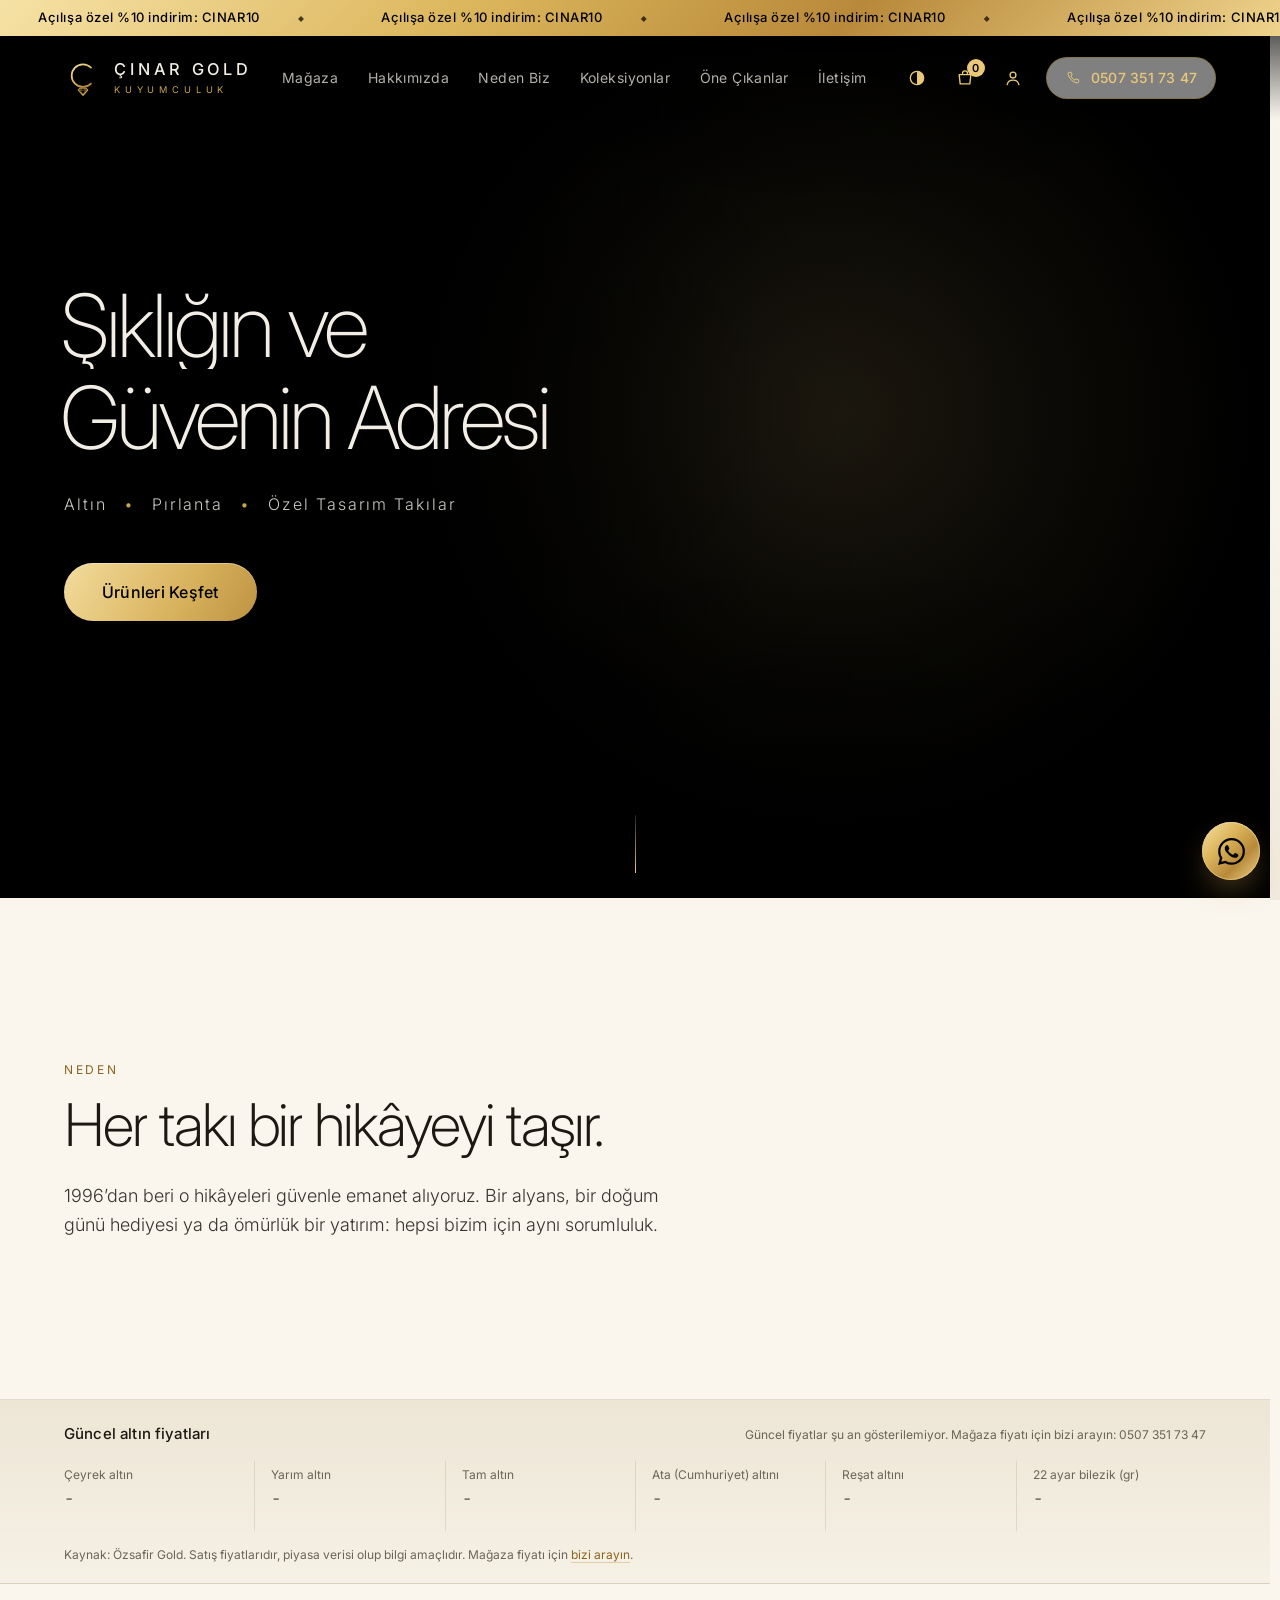
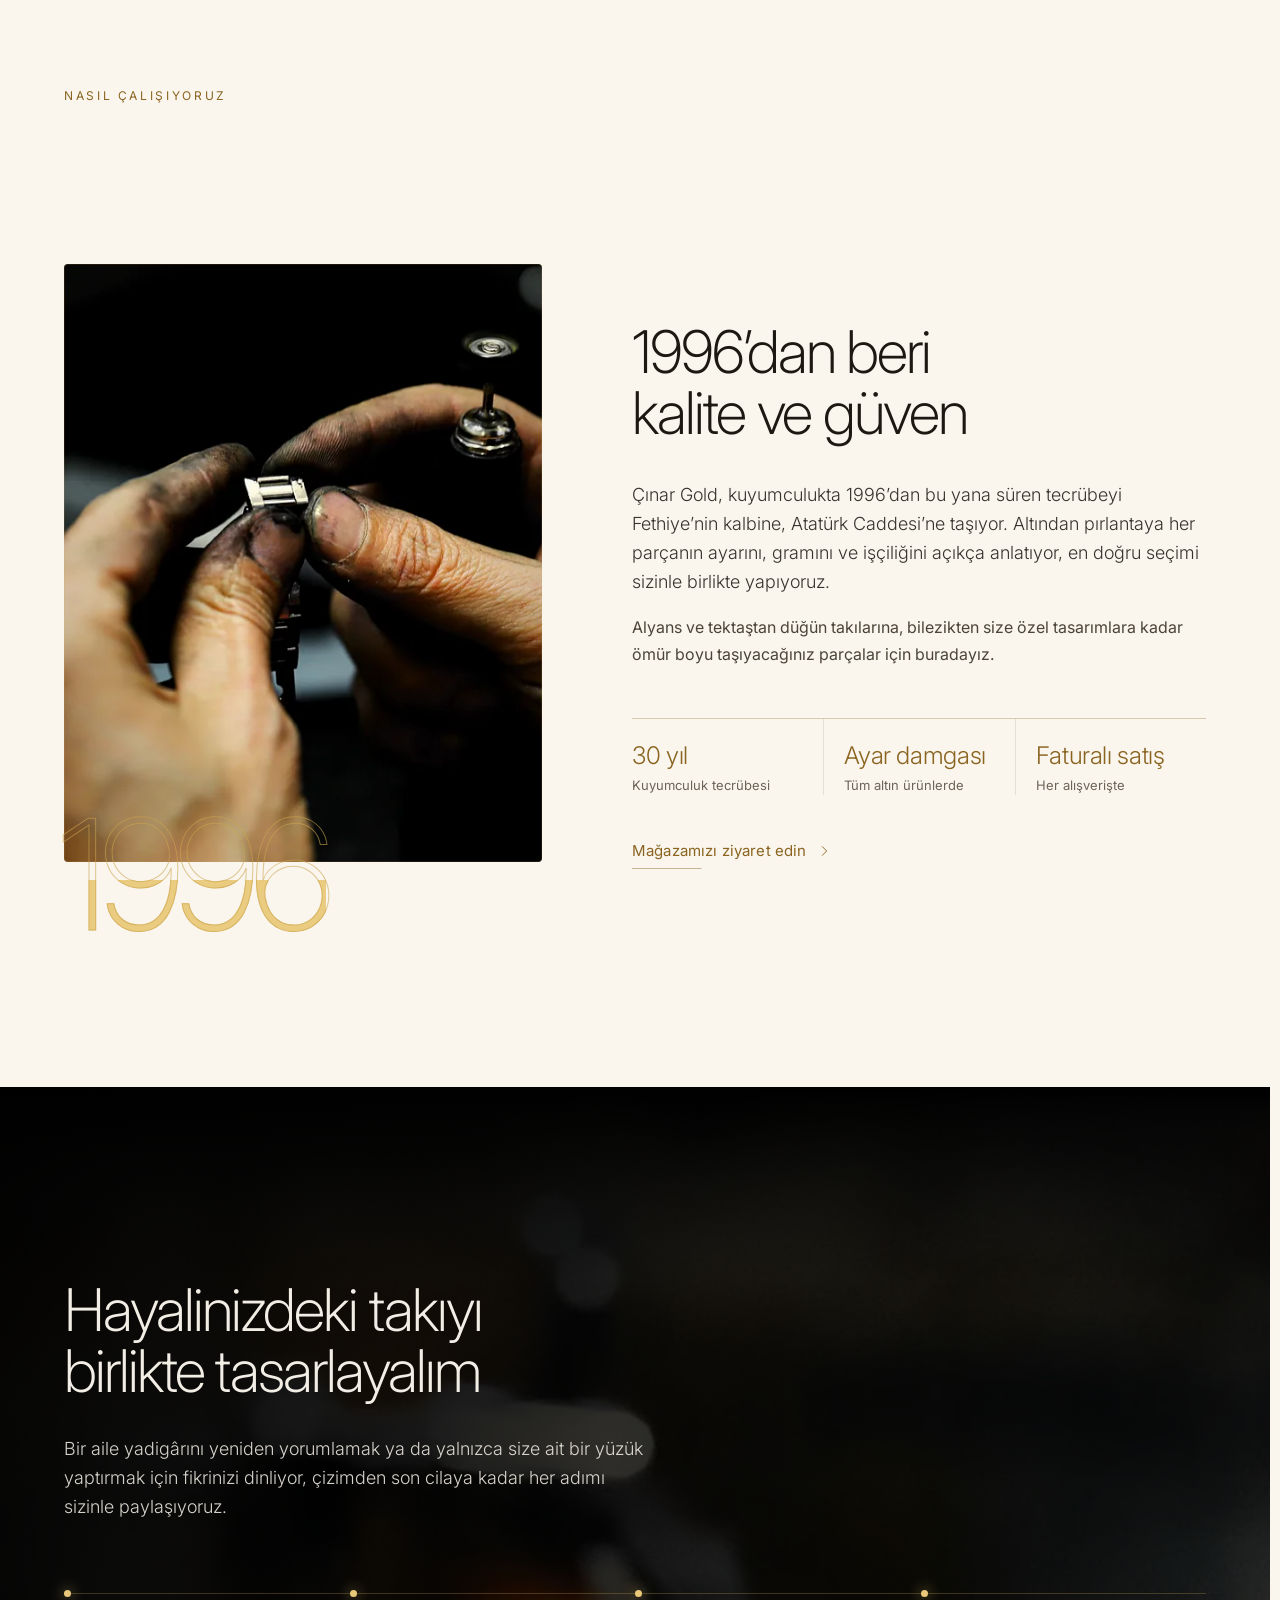
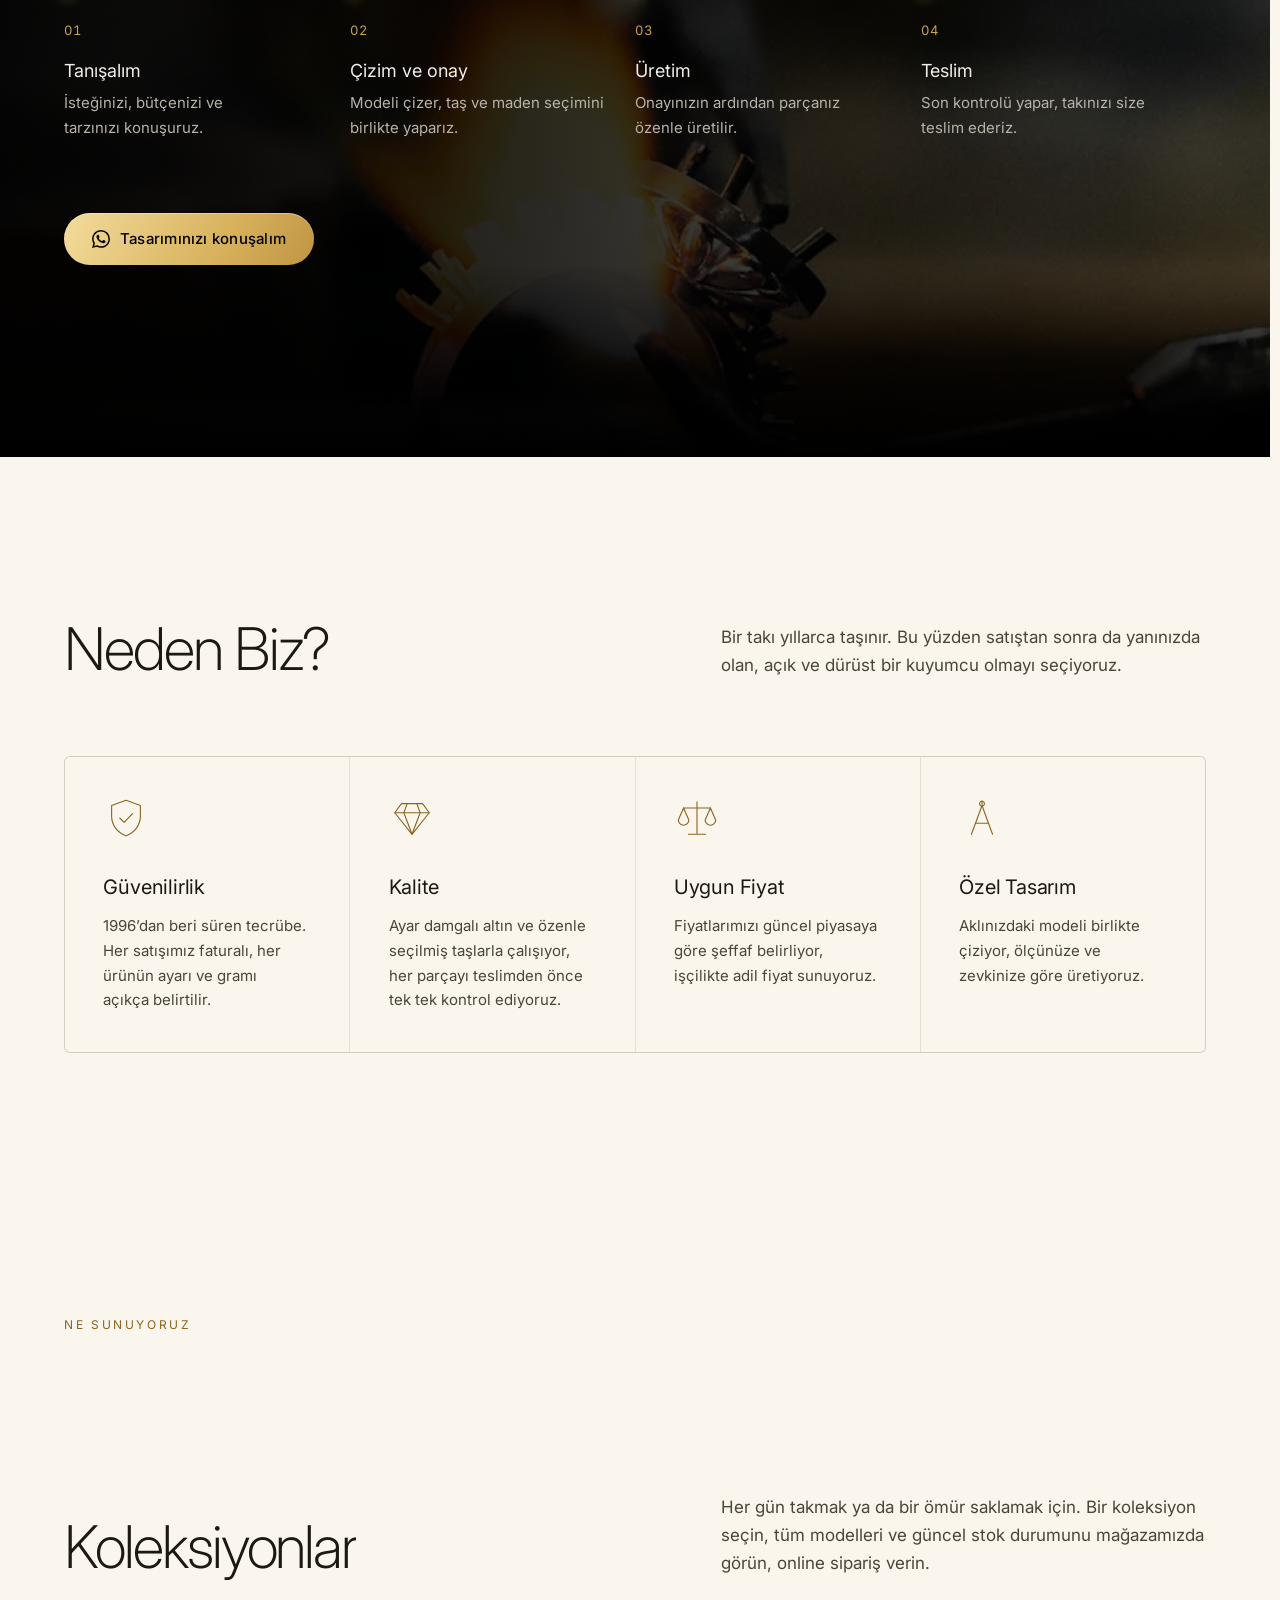
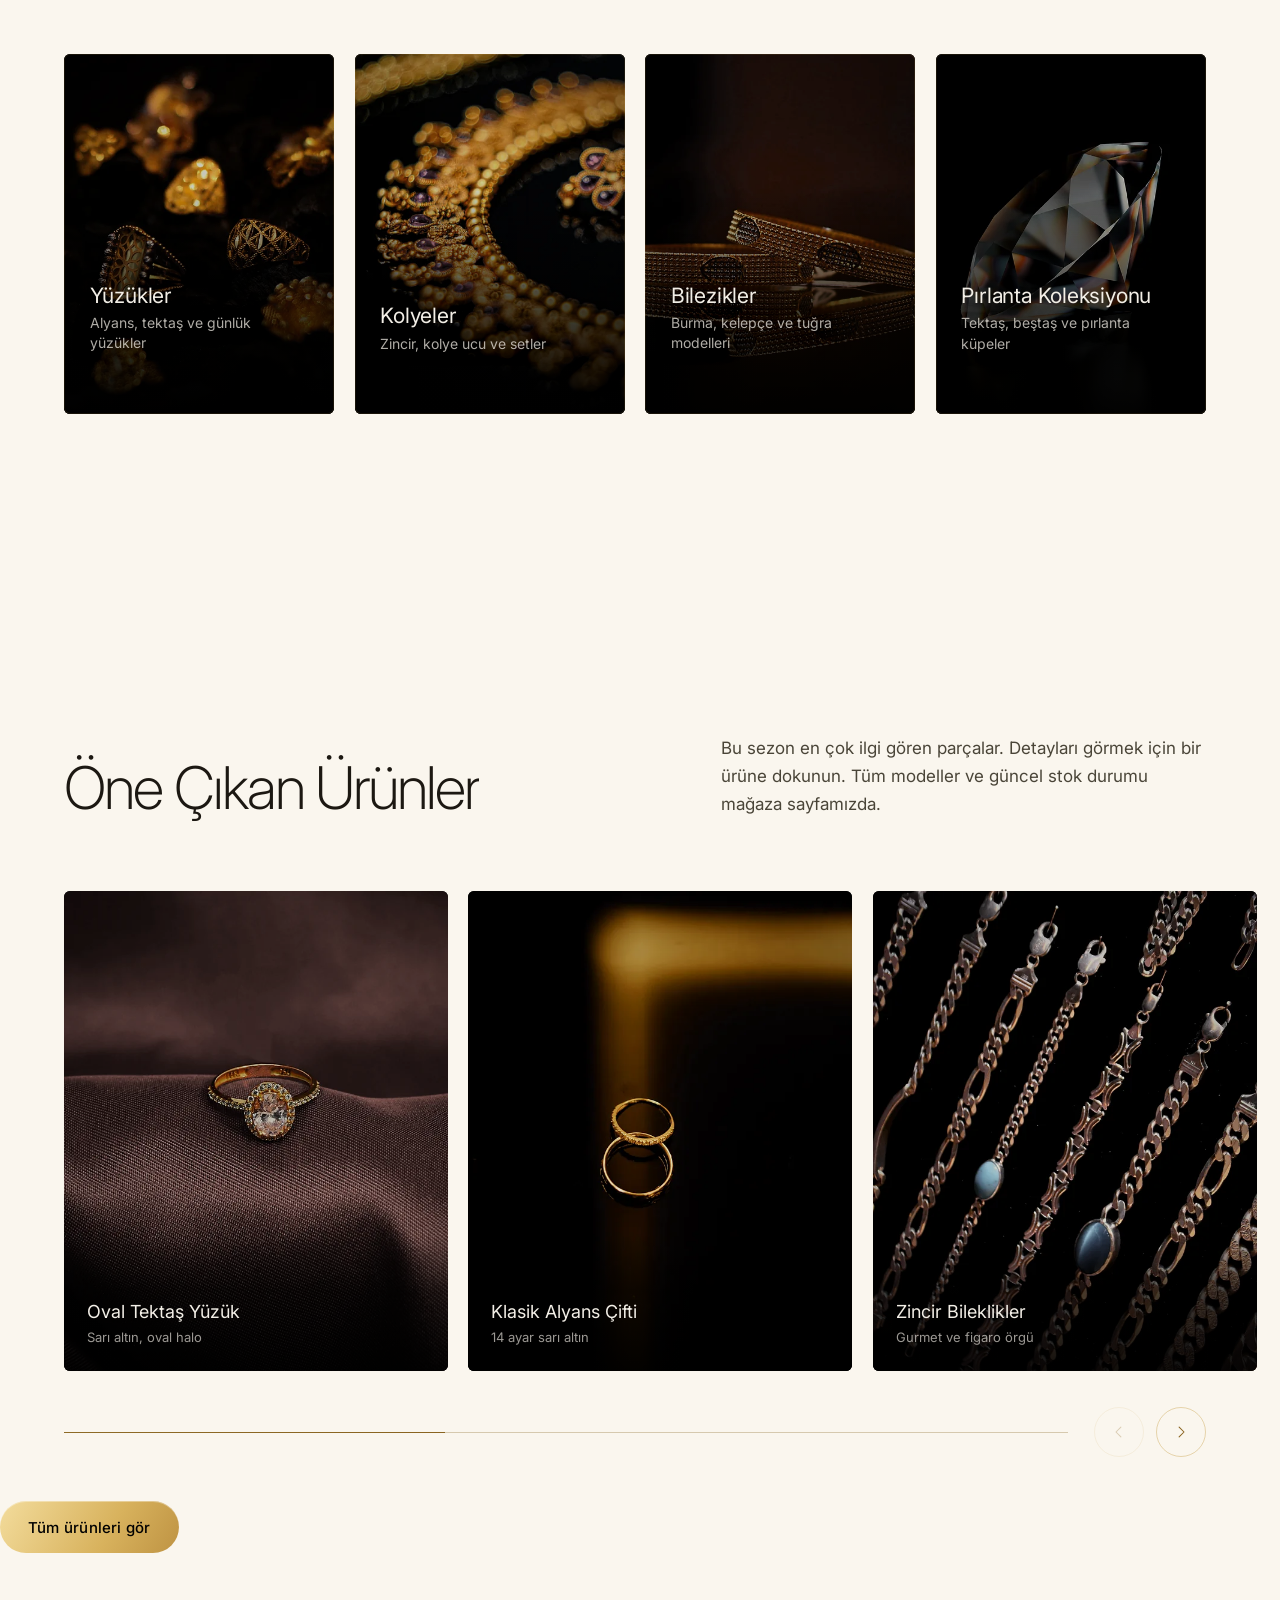
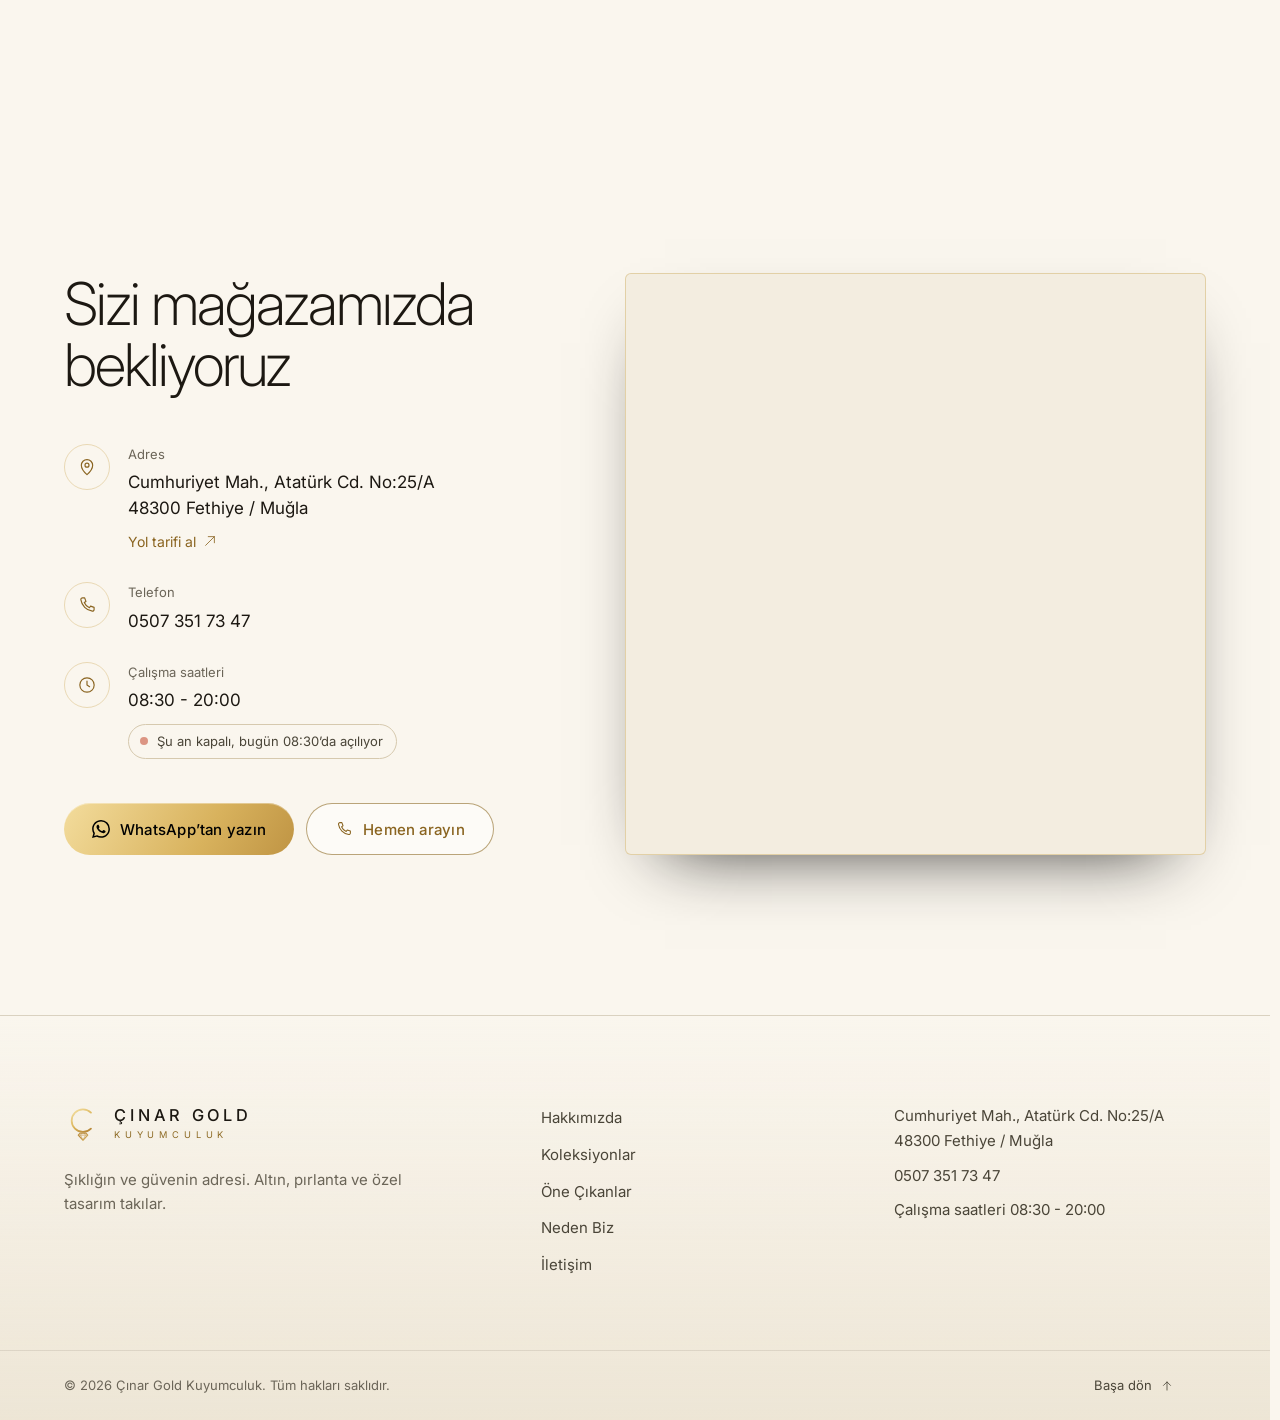
==== commit 18c7202f: "Altın fiyatları: Özsafir Gold tablosu, zamanlanmış güncelleme ve Truncgil yedeği Co-Authored-By: Cla" ====
--- a/index.html
+++ b/index.html
@@ -268,14 +268,14 @@
         <p class="market__time" data-market-time>Fiyatlar yükleniyor</p>
       </div>
       <ul class="market__list" role="list">
-        <li class="market__item" data-key="GRA"><span class="market__name">Gram altın</span><span class="market__price" data-price>-</span><span class="market__chg" data-chg></span></li>
-        <li class="market__item" data-key="CEYREKALTIN"><span class="market__name">Çeyrek altın</span><span class="market__price" data-price>-</span><span class="market__chg" data-chg></span></li>
-        <li class="market__item" data-key="YARIMALTIN"><span class="market__name">Yarım altın</span><span class="market__price" data-price>-</span><span class="market__chg" data-chg></span></li>
-        <li class="market__item" data-key="TAMALTIN"><span class="market__name">Tam altın</span><span class="market__price" data-price>-</span><span class="market__chg" data-chg></span></li>
-        <li class="market__item" data-key="CUMHURIYETALTINI"><span class="market__name">Cumhuriyet altını</span><span class="market__price" data-price>-</span><span class="market__chg" data-chg></span></li>
-        <li class="market__item" data-key="YIA"><span class="market__name">22 ayar bilezik (gr)</span><span class="market__price" data-price>-</span><span class="market__chg" data-chg></span></li>
+        <li class="market__item" data-key="quarter"><span class="market__name">Çeyrek altın</span><span class="market__price" data-price>-</span><span class="market__chg" data-chg></span></li>
+        <li class="market__item" data-key="half"><span class="market__name">Yarım altın</span><span class="market__price" data-price>-</span><span class="market__chg" data-chg></span></li>
+        <li class="market__item" data-key="full"><span class="market__name">Tam altın</span><span class="market__price" data-price>-</span><span class="market__chg" data-chg></span></li>
+        <li class="market__item" data-key="ata"><span class="market__name">Ata (Cumhuriyet) altını</span><span class="market__price" data-price>-</span><span class="market__chg" data-chg></span></li>
+        <li class="market__item" data-key="resat"><span class="market__name">Reşat altını</span><span class="market__price" data-price>-</span><span class="market__chg" data-chg></span></li>
+        <li class="market__item" data-key="gram22"><span class="market__name">22 ayar bilezik (gr)</span><span class="market__price" data-price>-</span><span class="market__chg" data-chg></span></li>
       </ul>
-      <p class="market__note" data-market-note>Satış fiyatlarıdır, piyasa verisi olup bilgi amaçlıdır. Mağaza fiyatı için <a href="tel:+905073517347">bizi arayın</a>.</p>
+      <p class="market__note" data-market-note>Kaynak: <span data-market-source>Özsafir Gold</span>. Satış fiyatlarıdır, piyasa verisi olup bilgi amaçlıdır. Mağaza fiyatı için <a href="tel:+905073517347">bizi arayın</a>.</p>
     </div>
   </section>
 
--- a/assets/css/shop.css
+++ b/assets/css/shop.css
@@ -225,3 +225,39 @@
 .why-lead .h-section { max-width: 16em; }
 .why-lead .lead { margin-top: clamp(18px, 2vw, 28px); }
 .sec-more { margin-top: clamp(28px, 4vw, 44px); }
+.storage-warn { margin: 0; padding: 8px var(--pad); font-size: .8125rem; text-align: center; background: #5a2a1b; color: #ffe7de; }
+html.has-promo .storage-warn { margin-top: var(--promo-h); }
+
+/* ===== Telefon düzeni ===== */
+@media (max-width: 560px) {
+  .shop-nav__inner { gap: 8px; min-height: 60px; }
+  .shop-nav .brand__word { display: none; }
+  .shop-nav__links { gap: 10px; font-size: .8125rem; }
+  .shop-nav__links a:first-child { display: none; }
+  .shop-actions { gap: 0; }
+  .shop-act { padding: 0 8px; min-width: 38px; }
+}
+.shop-page { overflow-x: clip; }
+
+/* ===== Arama ve sıralama ===== */
+.shop-search { margin: 22px 0 0; max-width: 32rem; }
+.shop-search input { width: 100%; min-height: 46px; padding: 0 16px; border-radius: 999px; border: 1px solid var(--line); background: var(--graphite); color: var(--pearl); font: inherit; }
+.shop-search input:focus-visible { outline: 2px solid var(--gold-light); outline-offset: 2px; }
+.field textarea, .shop-main textarea {
+  width: 100%; padding: 10px 12px; border-radius: var(--r-media); border: 1px solid var(--line);
+  background: var(--graphite); color: var(--pearl); font: inherit; resize: vertical;
+}
+select#sirala { min-height: 42px; padding: 0 12px; border-radius: var(--r-media); border: 1px solid var(--line); background: var(--graphite); color: var(--pearl); font: inherit; }
+.similar { margin-top: clamp(40px, 6vw, 72px); }
+.similar .order-form__title { margin-bottom: 16px; }
+
+/* ===== Hesap düzeni ===== */
+.account { max-width: 72rem; }
+.account__grid { display: grid; gap: 22px; margin-top: 18px; grid-template-columns: minmax(0, 1fr); align-items: start; }
+@media (min-width: 900px) { .account__grid { grid-template-columns: minmax(0, 3fr) minmax(0, 2fr); } }
+.account__col { display: grid; gap: 22px; }
+.acard { padding: 20px; border: 1px solid var(--line); border-radius: var(--r-card); background: var(--graphite); display: grid; gap: 12px; align-content: start; }
+.acard__title { font-size: 1.125rem; }
+.acard .btn { justify-self: start; }
+.order__status { font-size: .75rem; padding: 2px 10px; border-radius: 999px; border: 1px solid var(--gold-light); color: var(--gold-light); }
+.btn[disabled] { opacity: .5; cursor: not-allowed; }
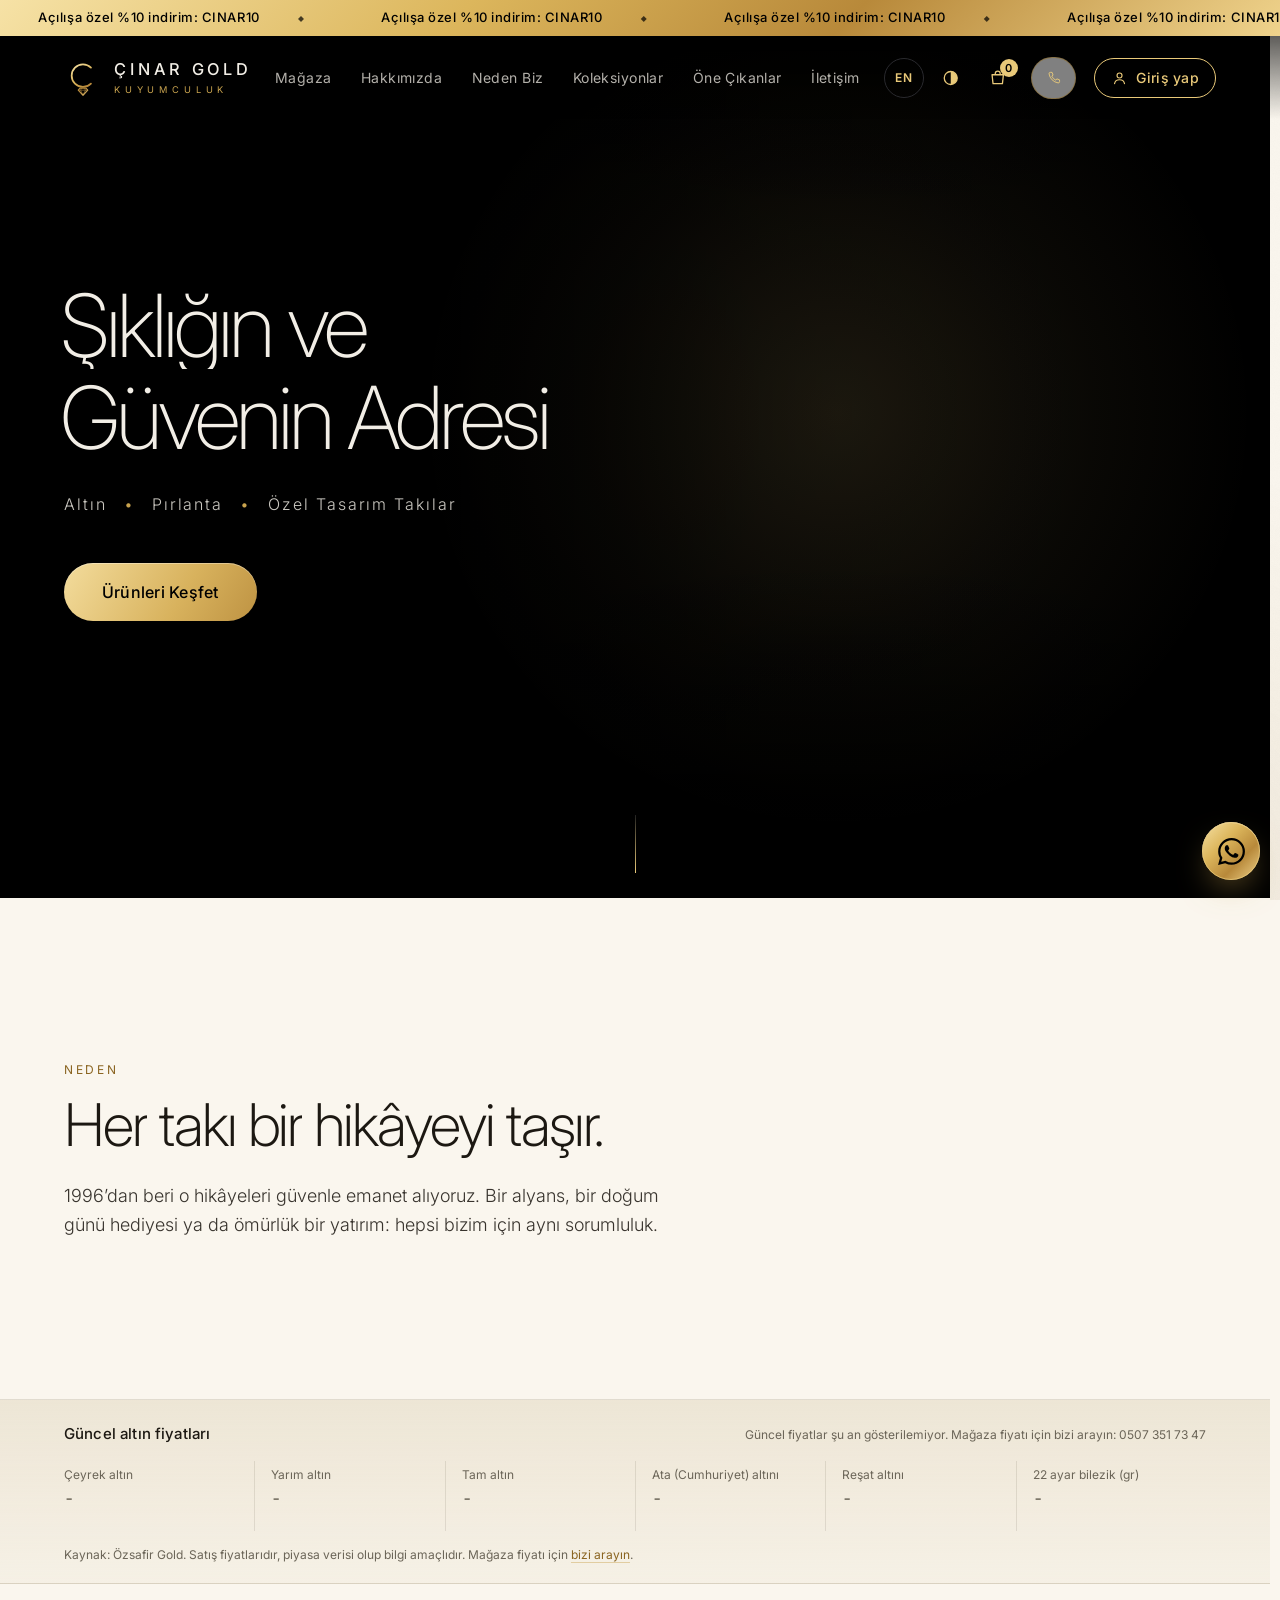
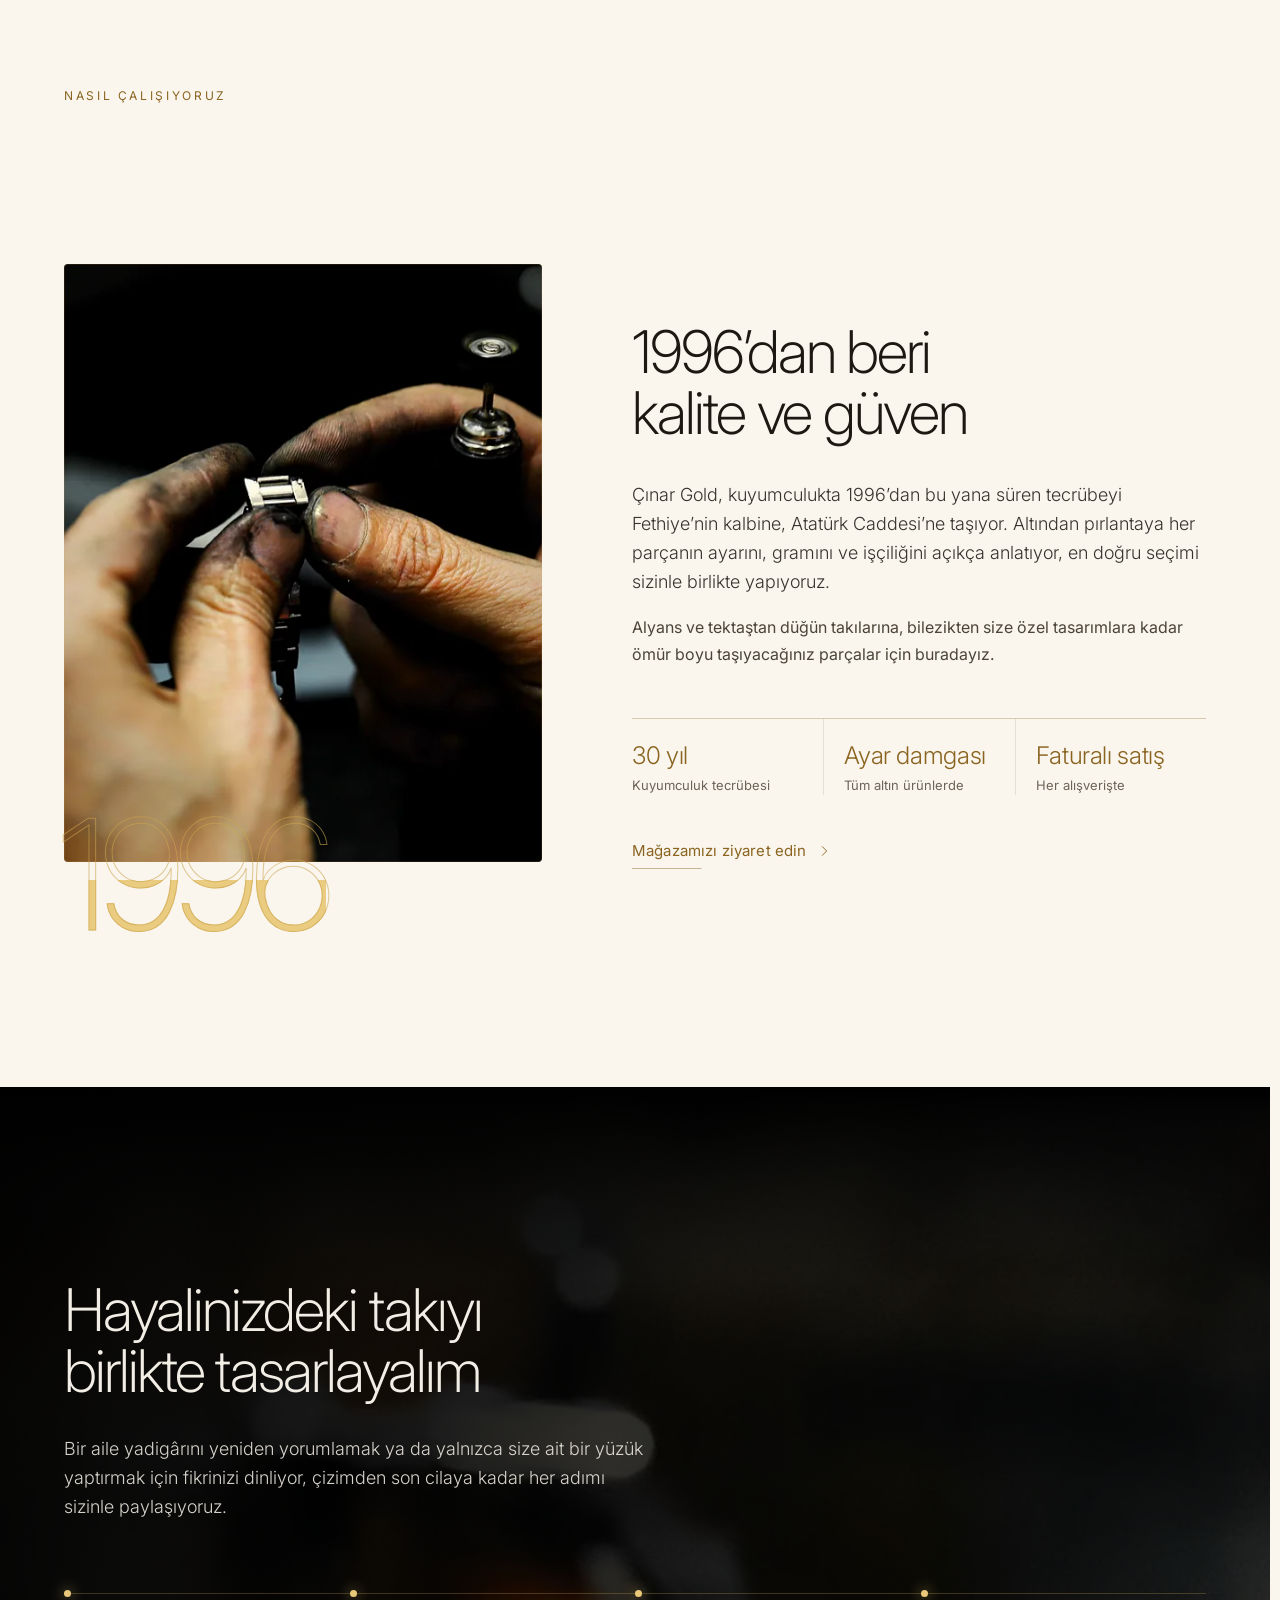
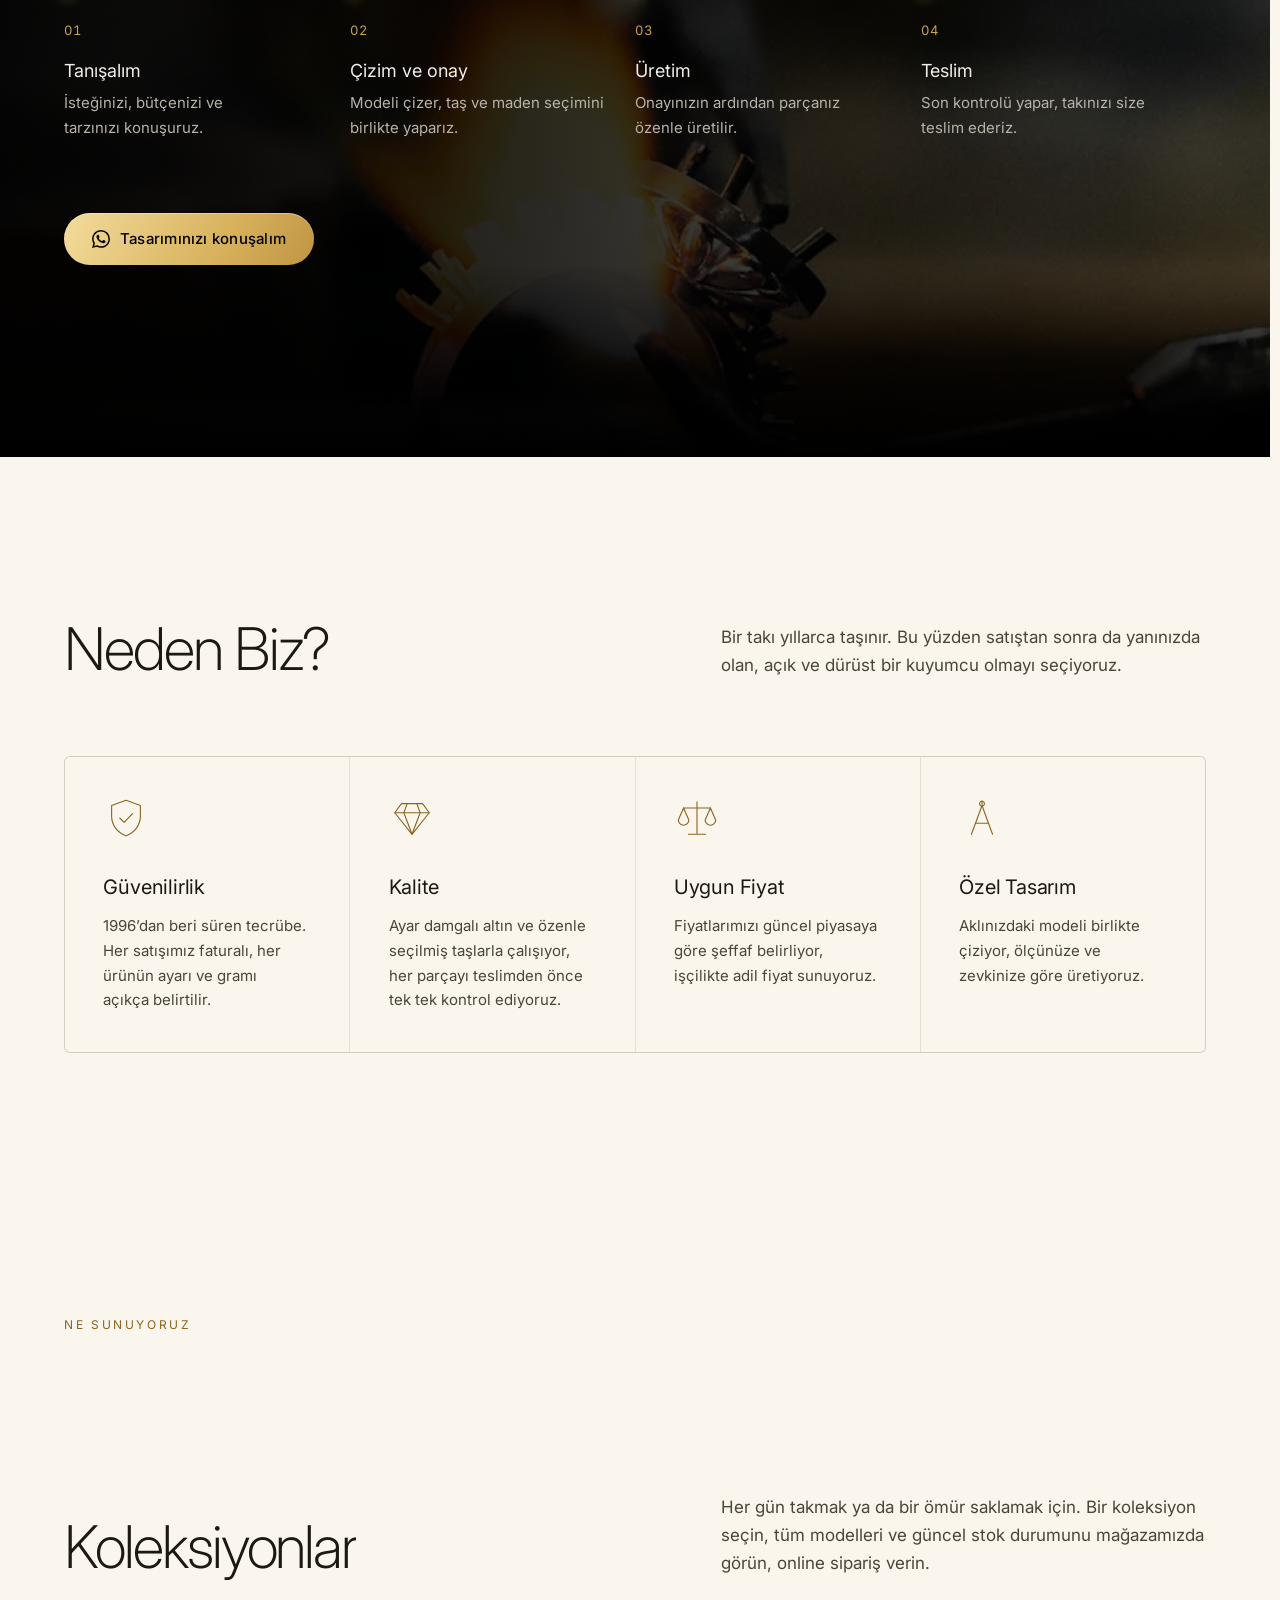
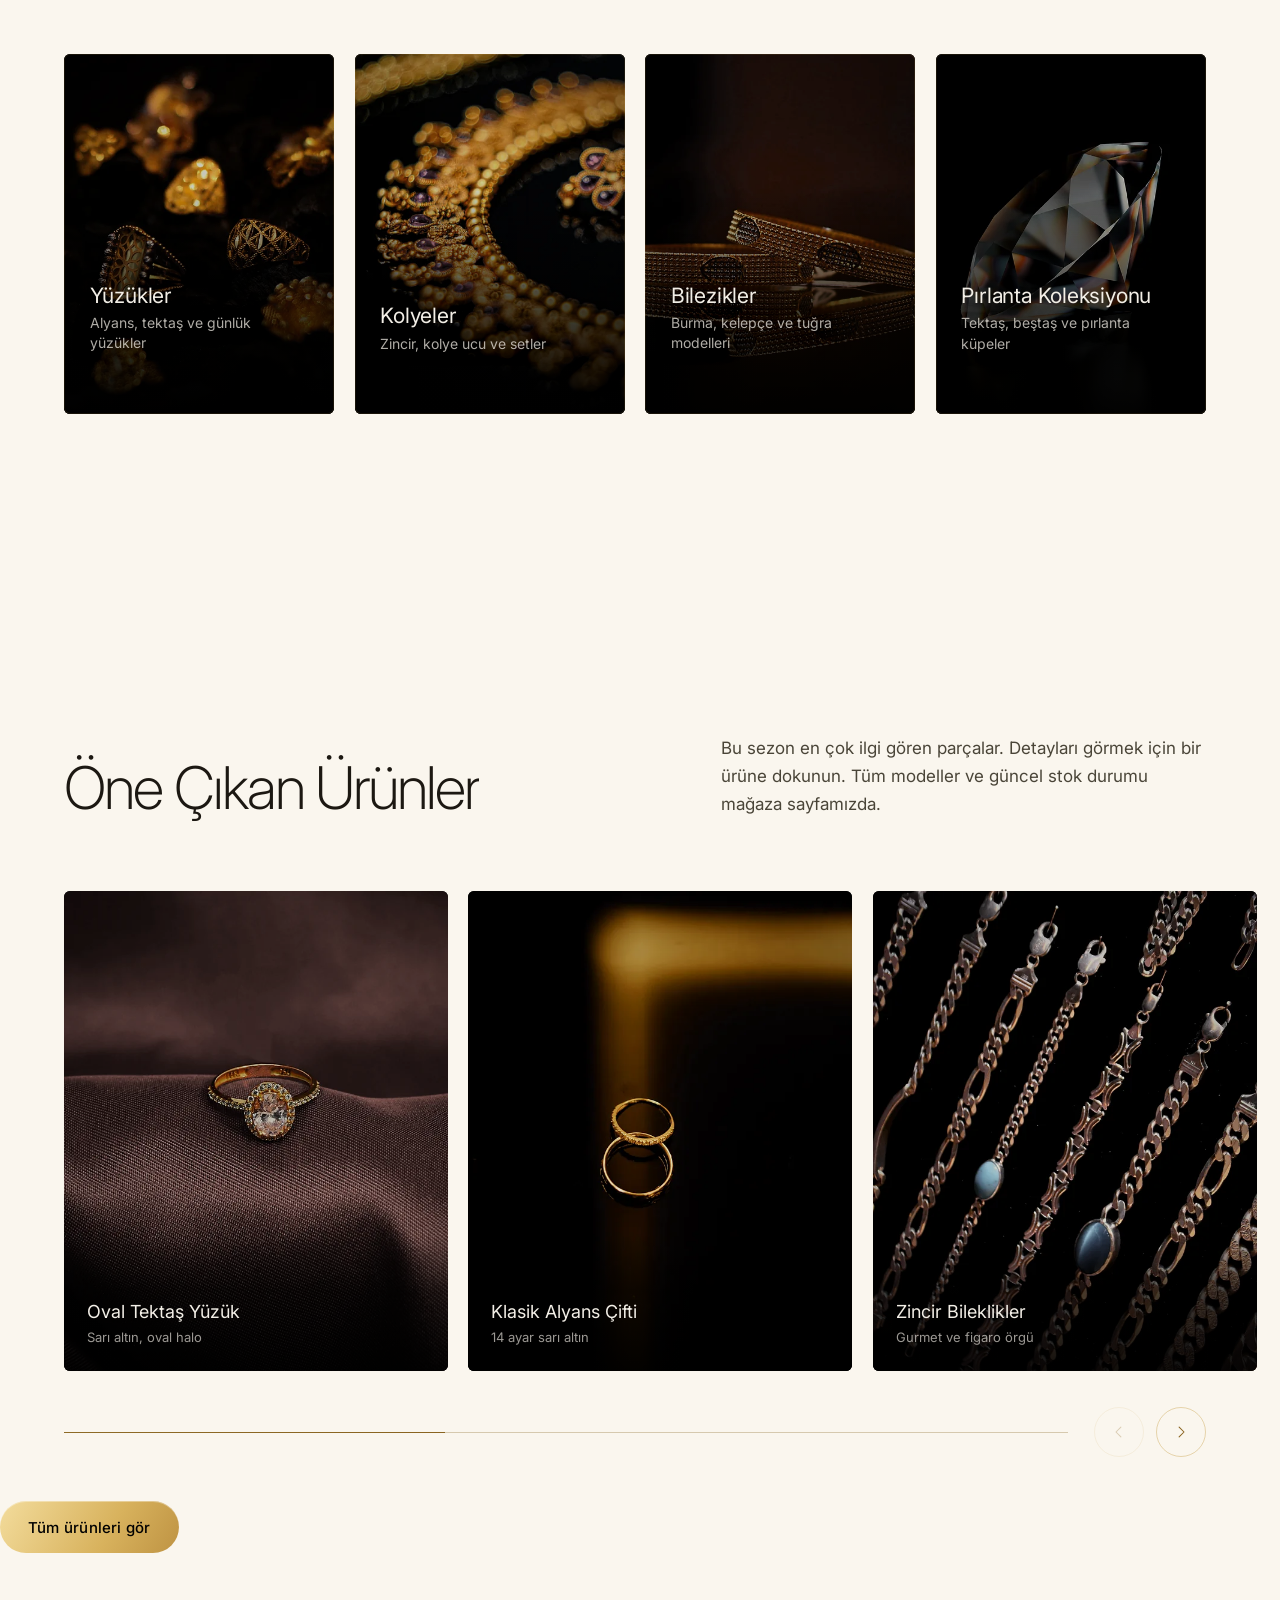
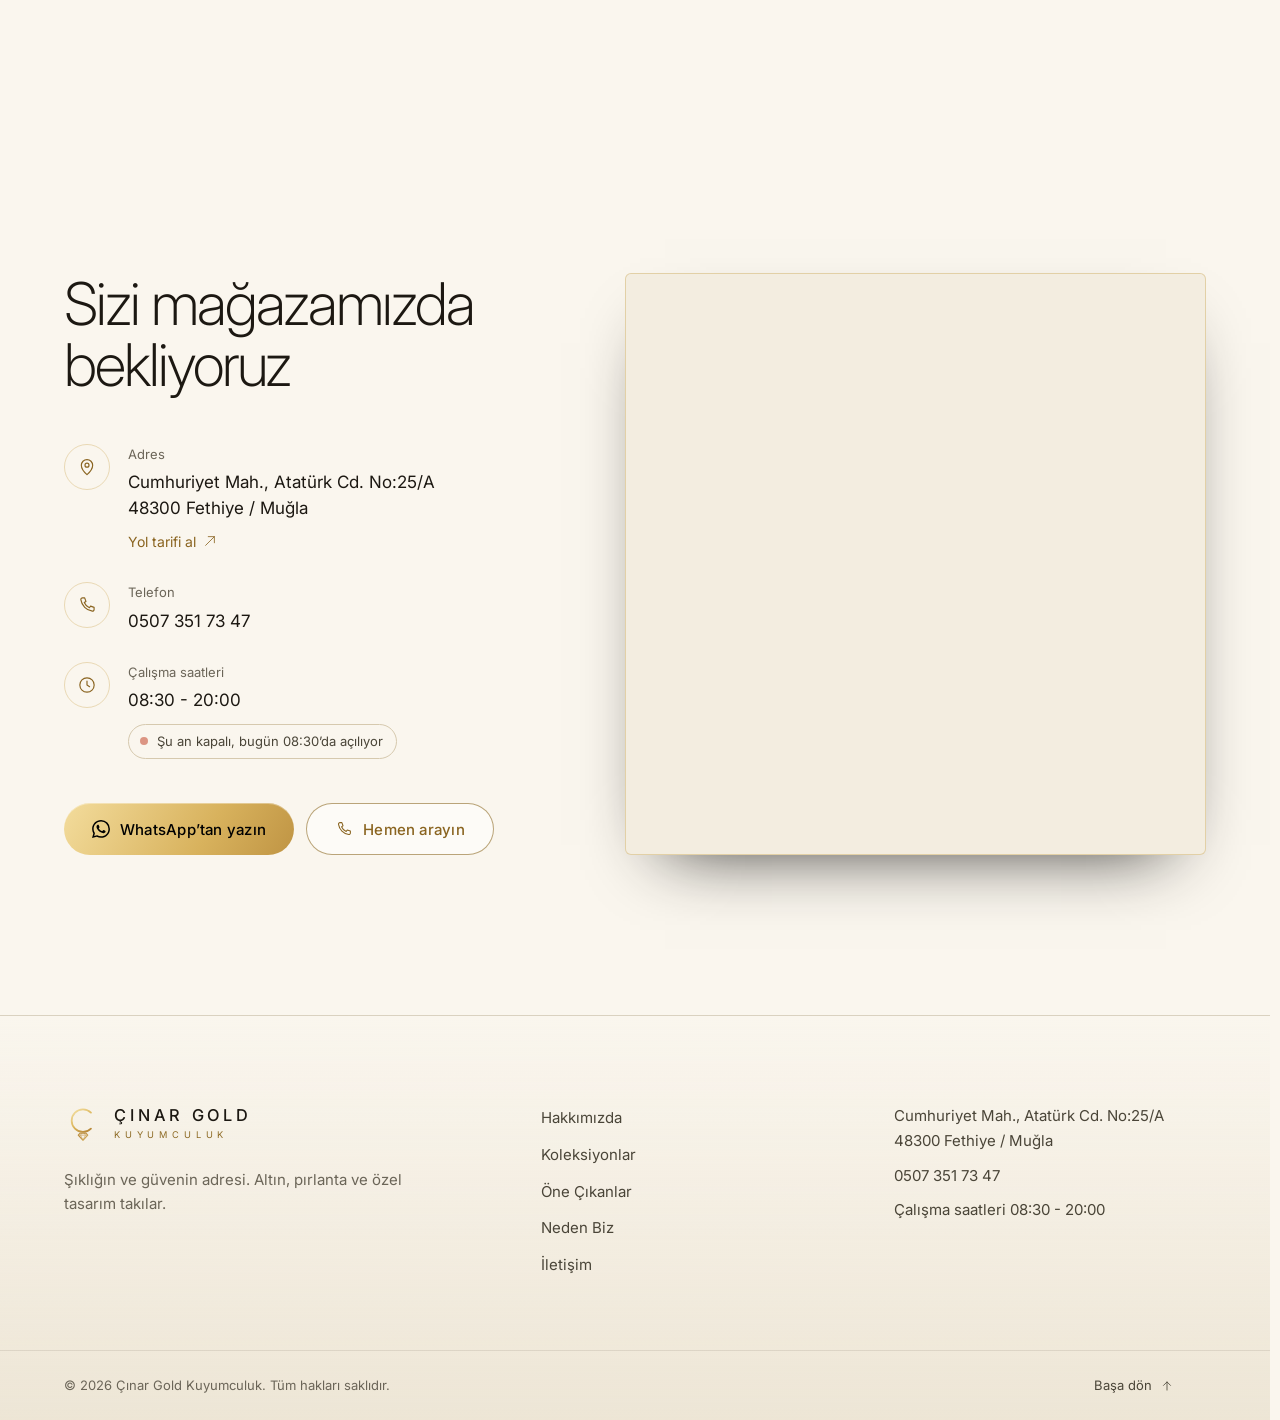
==== commit 12440dfb: "İngilizce dil desteği: tek tuşla TR/EN, ürün adları ve açıklamaları, çeviri sözlüğü, kapsam testleri" ====
--- a/index.html
+++ b/index.html
@@ -59,7 +59,9 @@
   })(document.documentElement);
 </script>
 <script type="module">
+  import { translateDocument } from "./assets/js/shop/i18n.js";
   import { mountShell } from "./assets/js/shop/shell.js";
+  translateDocument();
   mountShell({ page: "home" });
 </script>
 <script src="assets/js/vendor/lenis.min.js" defer></script>
--- a/assets/css/shop.css
+++ b/assets/css/shop.css
@@ -261,3 +261,89 @@
 .acard .btn { justify-self: start; }
 .order__status { font-size: .75rem; padding: 2px 10px; border-radius: 999px; border: 1px solid var(--gold-light); color: var(--gold-light); }
 .btn[disabled] { opacity: .5; cursor: not-allowed; }
+
+/* ===== Hesap alanı: Giriş yap ve kullanıcı menüsü ===== */
+.shop-account { position: relative; display: flex; align-items: center; margin-left: 6px; }
+.shop-login {
+  display: inline-flex; align-items: center; gap: 8px; min-height: 40px; padding: 0 16px; border-radius: 999px;
+  border: 1px solid var(--gold-light); color: var(--gold-light); font-size: .875rem; font-weight: 500; letter-spacing: .02em; white-space: nowrap;
+  transition: background-color .25s, color .25s;
+}
+.shop-login svg { width: 18px; height: 18px; }
+.shop-login:hover, .shop-login:focus-visible { background: var(--gold-light); color: #000; }
+.usermenu__btn { display: inline-flex; align-items: center; gap: 8px; min-height: 40px; padding: 0 10px 0 4px; border-radius: 999px; border: 1px solid var(--line); color: var(--pearl); }
+.usermenu__btn:hover, .usermenu__btn[aria-expanded="true"] { border-color: var(--gold-light); }
+.usermenu__avatar { width: 32px; height: 32px; border-radius: 50%; display: grid; place-items: center; font-size: .75rem; font-weight: 600; background-image: var(--gold-grad); color: #000; }
+.usermenu__name { font-size: .875rem; max-width: 9ch; overflow: hidden; text-overflow: ellipsis; white-space: nowrap; }
+.usermenu__chev svg { width: 16px; height: 16px; transition: transform .2s; }
+.usermenu__btn[aria-expanded="true"] .usermenu__chev svg { transform: rotate(180deg); }
+.usermenu__panel {
+  position: absolute; right: 0; top: calc(100% + 10px); z-index: 90; width: min(300px, calc(100vw - 24px));
+  border: 1px solid var(--line); border-radius: var(--r-card); background: var(--graphite); color: var(--pearl);
+  box-shadow: 0 24px 60px -20px rgba(0, 0, 0, .6); overflow: hidden;
+}
+.usermenu__who { display: grid; gap: 2px; padding: 14px 16px; border-bottom: 1px solid var(--line); }
+.usermenu__who span { font-size: .8125rem; color: var(--muted); overflow: hidden; text-overflow: ellipsis; }
+.usermenu__group { display: grid; padding: 6px; }
+.usermenu__group--quiet { border-top: 1px solid var(--line); background: color-mix(in srgb, var(--graphite-2) 60%, transparent); }
+.usermenu__item { display: flex; align-items: center; justify-content: space-between; gap: 12px; width: 100%; padding: 10px 12px; border-radius: var(--r-media); text-align: left; font-size: .9375rem; color: var(--pearl); }
+.usermenu__item--quiet { font-size: .8125rem; color: var(--text-2); }
+.usermenu__item:hover, .usermenu__item:focus-visible { background: color-mix(in srgb, var(--gold) 16%, transparent); outline: none; color: var(--pearl); }
+.usermenu__count { min-width: 20px; padding: 0 6px; border-radius: 999px; font-size: .6875rem; line-height: 20px; text-align: center; background: var(--gold-light); color: #000; font-weight: 600; }
+@media (max-width: 899px) { .usermenu__name, .usermenu__chev { display: none; } .usermenu__btn { padding: 0 4px; } }
+@media (max-width: 420px) { .shop-login span { font-size: .8125rem; } .shop-login { padding: 0 12px; } .shop-login svg { display: none; } }
+
+/* ===== Favori kalbi ===== */
+.pcard__top { position: relative; }
+.fav { position: absolute; top: 10px; right: 10px; z-index: 2; width: 38px; height: 38px; display: grid; place-items: center; border-radius: 50%; background: rgba(0, 0, 0, .55); color: #fff; backdrop-filter: blur(6px); }
+.fav svg { width: 20px; height: 20px; fill: none; }
+.fav[aria-pressed="true"] { color: #e5576b; }
+.fav[aria-pressed="true"] svg { fill: currentColor; }
+.fav:hover, .fav:focus-visible { background: rgba(0, 0, 0, .75); }
+.pdetail__fav { display: flex; align-items: center; gap: 10px; font-size: .875rem; color: var(--text-2); }
+.pdetail__fav .fav { position: static; background: var(--graphite-2); color: var(--pearl); border: 1px solid var(--line); }
+.pdetail__fav .fav[aria-pressed="true"] { color: #e5576b; }
+
+/* ===== Hesap bölümleri ===== */
+.account-layout { display: grid; gap: 22px; margin-top: 22px; grid-template-columns: minmax(0, 1fr); align-items: start; }
+@media (min-width: 900px) { .account-layout { grid-template-columns: 250px minmax(0, 1fr); } }
+.account__side { display: grid; gap: 14px; align-content: start; }
+.account__nav { display: flex; gap: 6px; overflow-x: auto; padding-bottom: 4px; scrollbar-width: thin; }
+@media (min-width: 900px) { .account__nav { flex-direction: column; overflow: visible; padding: 8px; border: 1px solid var(--line); border-radius: var(--r-card); background: var(--graphite); } }
+.account__nav a { flex: none; padding: 10px 14px; border-radius: var(--r-media); font-size: .9375rem; color: var(--text-2); white-space: nowrap; border: 1px solid transparent; }
+.account__nav a:hover { color: var(--pearl); }
+.account__nav a[aria-current="page"] { color: var(--pearl); background: color-mix(in srgb, var(--gold) 18%, transparent); border-color: var(--gold-light); }
+.account__side .btn { justify-self: start; }
+.account__main { min-height: 18rem; }
+.acard__sub { font-size: 1rem; margin-top: 8px; color: var(--text-2); font-weight: 400; }
+.tiles { display: grid; gap: 12px; grid-template-columns: repeat(auto-fit, minmax(120px, 1fr)); }
+.tile { display: grid; gap: 2px; padding: 16px; border: 1px solid var(--line); border-radius: var(--r-card); background: var(--graphite-2); }
+.tile strong { font-size: 1.75rem; font-weight: 500; color: var(--gold-light); }
+.tile span { font-size: .8125rem; color: var(--text-2); }
+.tile:hover { border-color: var(--gold-light); }
+.empty { display: grid; gap: 12px; justify-items: start; padding: 8px 0; }
+.order--cancelled { opacity: .65; }
+.order__actions { display: flex; flex-wrap: wrap; align-items: center; gap: 12px; margin-top: 6px; }
+.order__status--iptal { border-color: #b0432d; color: #b0432d; }
+.account__main .shop-grid { grid-template-columns: repeat(auto-fill, minmax(min(100%, 200px), 1fr)); }
+
+/* Açık temada rozet kontrastı (WCAG AA) */
+:root[data-theme="light"] .stock--ok { color: #236b3a; }
+:root[data-theme="light"] .stock--low { color: #8a5200; }
+:root[data-theme="light"] .stock--out { color: #9c3320; }
+
+/* Ana sayfa üst çubuğu: dar masaüstünde taşmayı önle (telefon numarası menüde ve altbilgide zaten var) */
+@media (max-width: 1439px) { .nav__call span { display: none; } .nav__call { padding: 0 14px; } }
+@media (max-width: 1279px) { .nav__call { display: none; } }
+.nav .usermenu__name { display: none; }
+.nav .usermenu__btn { padding: 0 8px 0 4px; }
+
+/* ===== Fotoğraf düzeni (kare) ===== */
+.pcard__media { aspect-ratio: 1 / 1; }
+.pdetail__media { aspect-ratio: auto; }
+.pdetail__media img { width: 100%; height: auto; aspect-ratio: 1 / 1; object-fit: cover; }
+.pdetail__credit { padding: 10px 14px; font-size: .75rem; color: var(--muted); background: var(--graphite); border-top: 1px solid var(--line); }
+.pdetail__credit a { text-decoration: underline; text-underline-offset: 2px; }
+
+/* ===== Dil düğmesi ===== */
+.shop-lang { font-size: .75rem; font-weight: 600; letter-spacing: .06em; min-width: 40px; border-color: var(--line); }
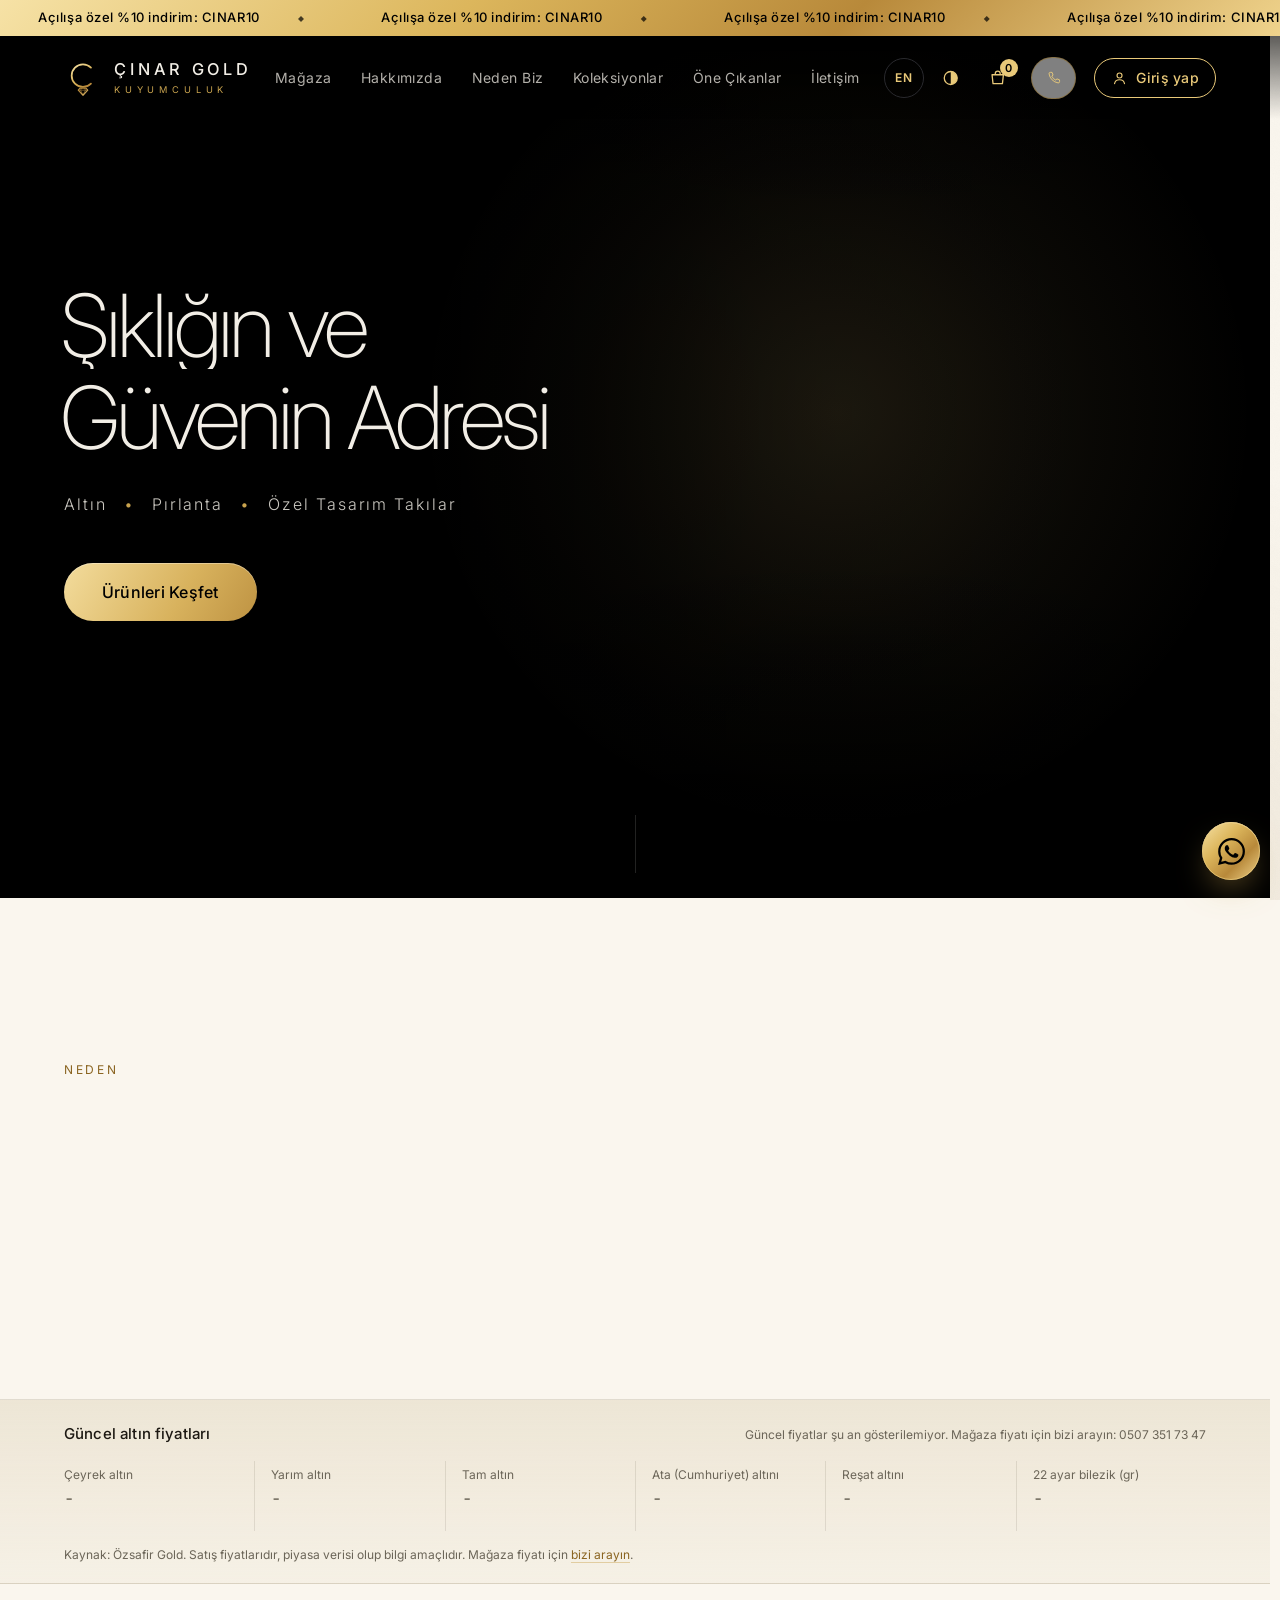
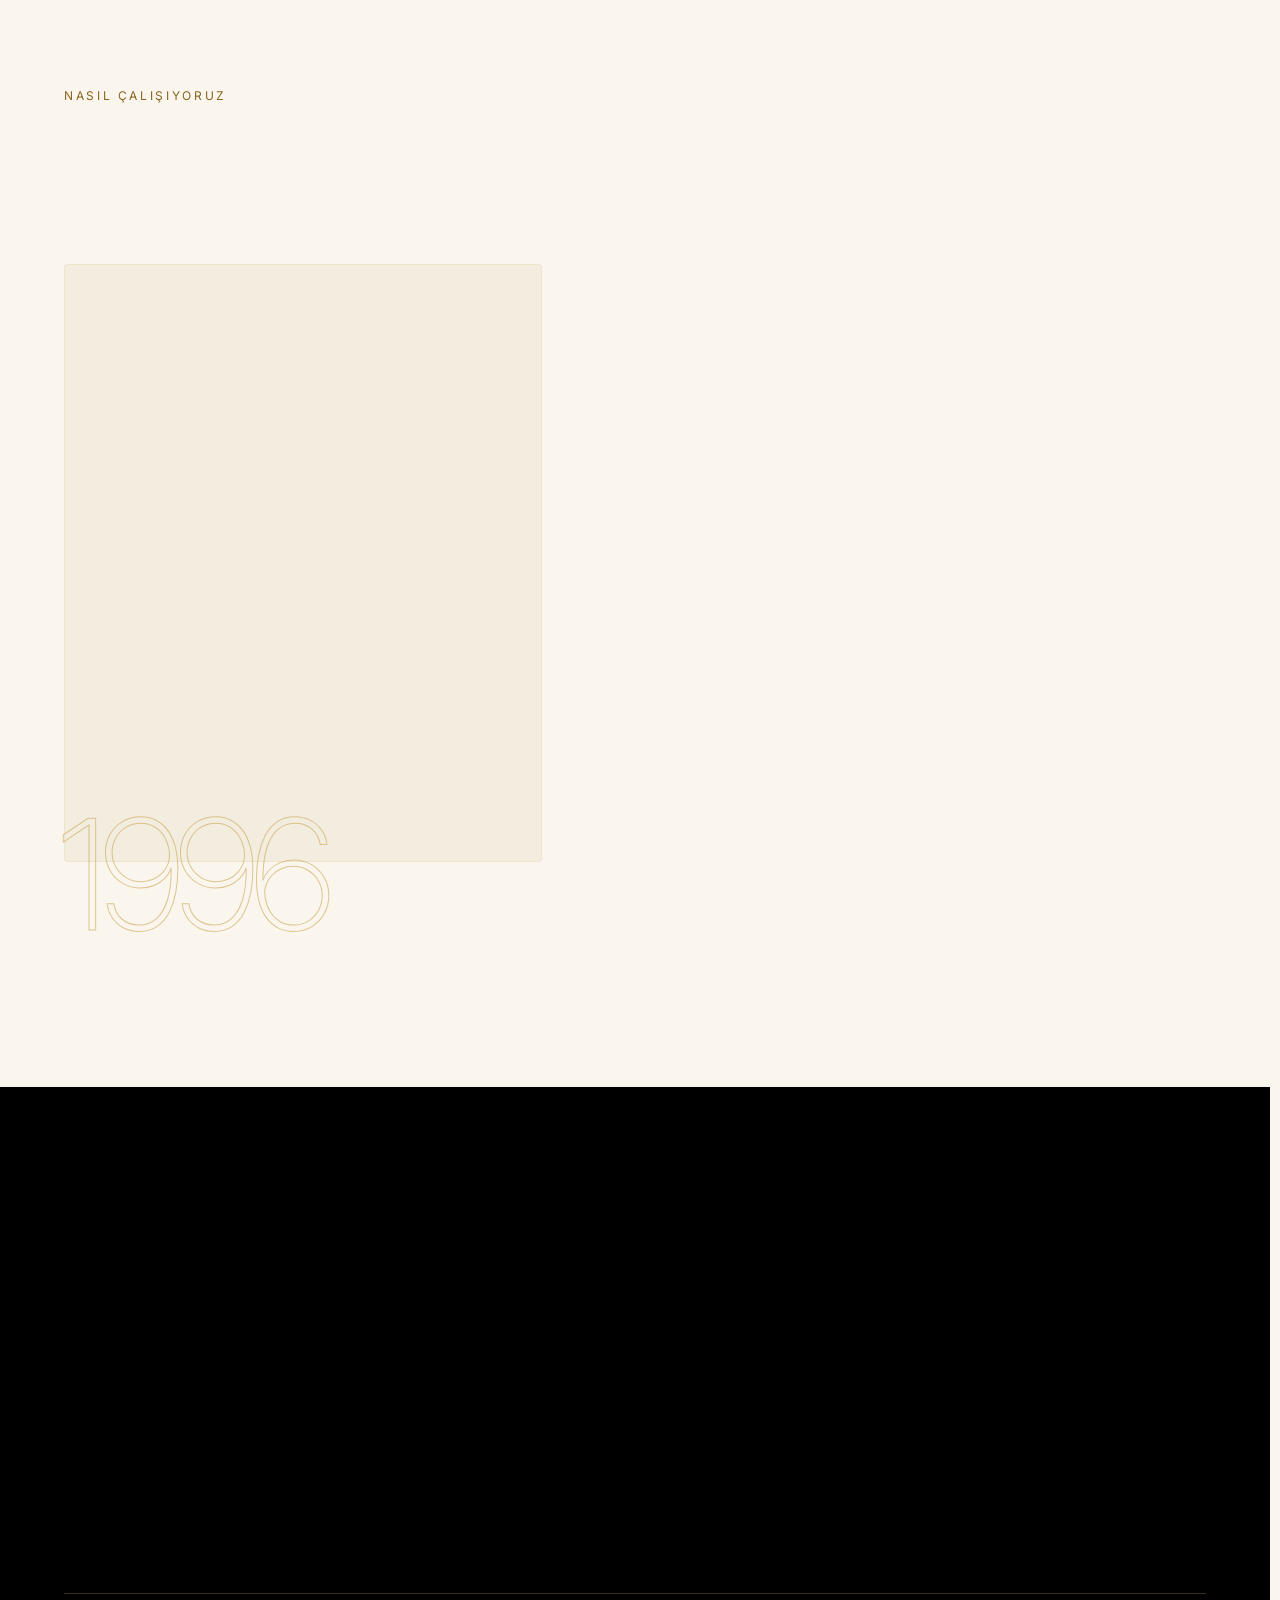
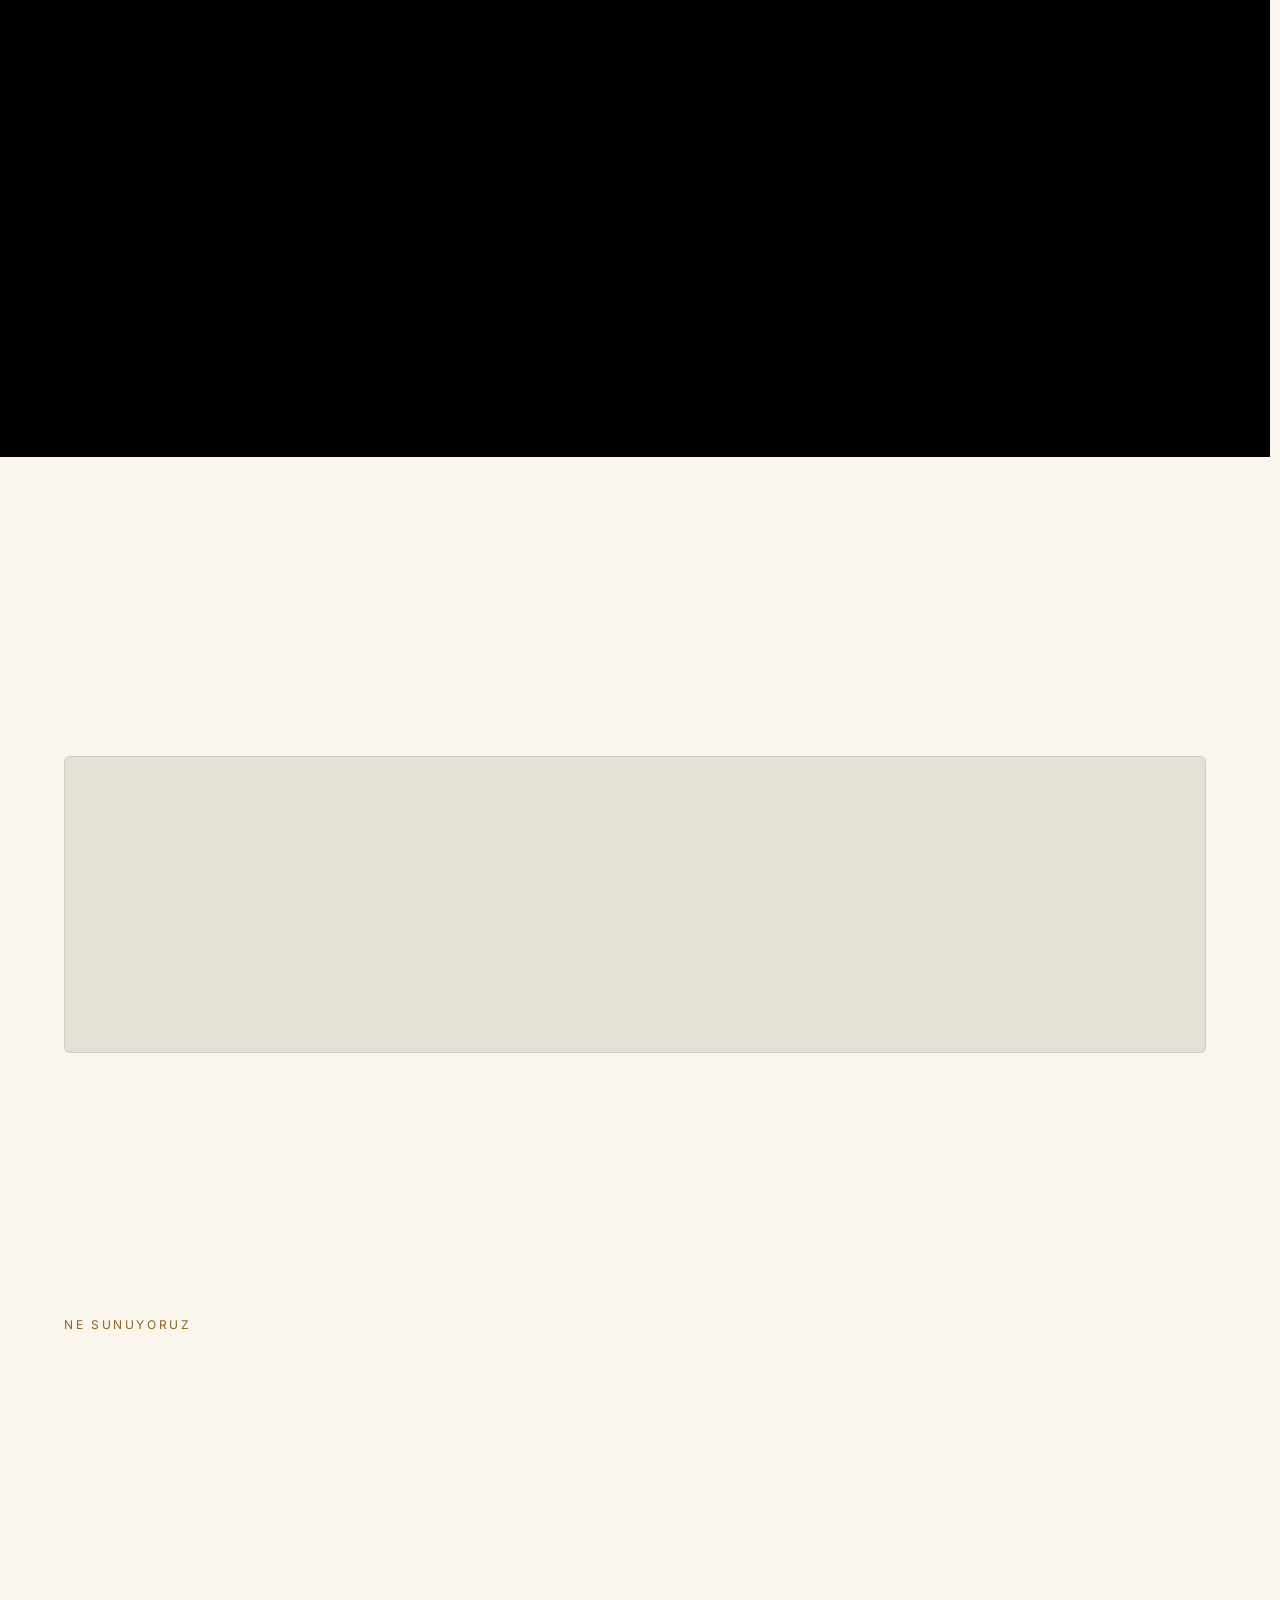
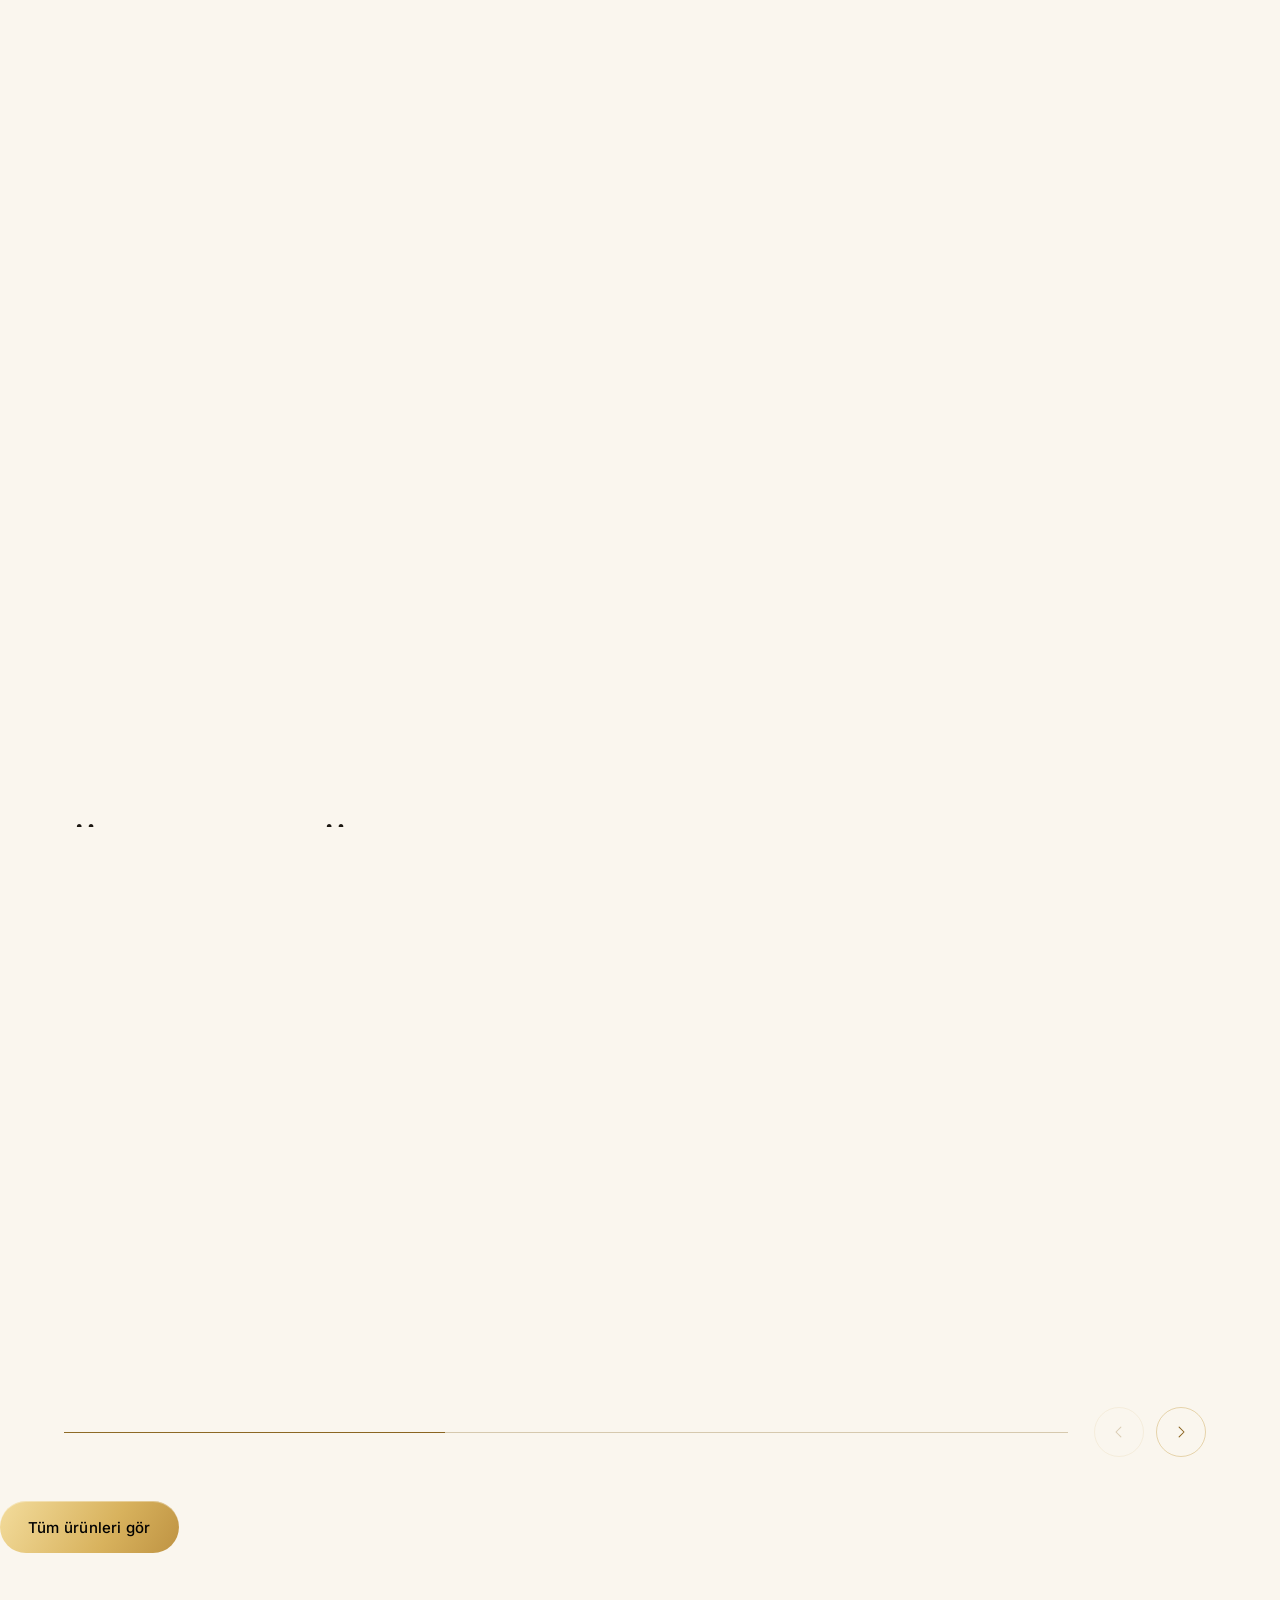
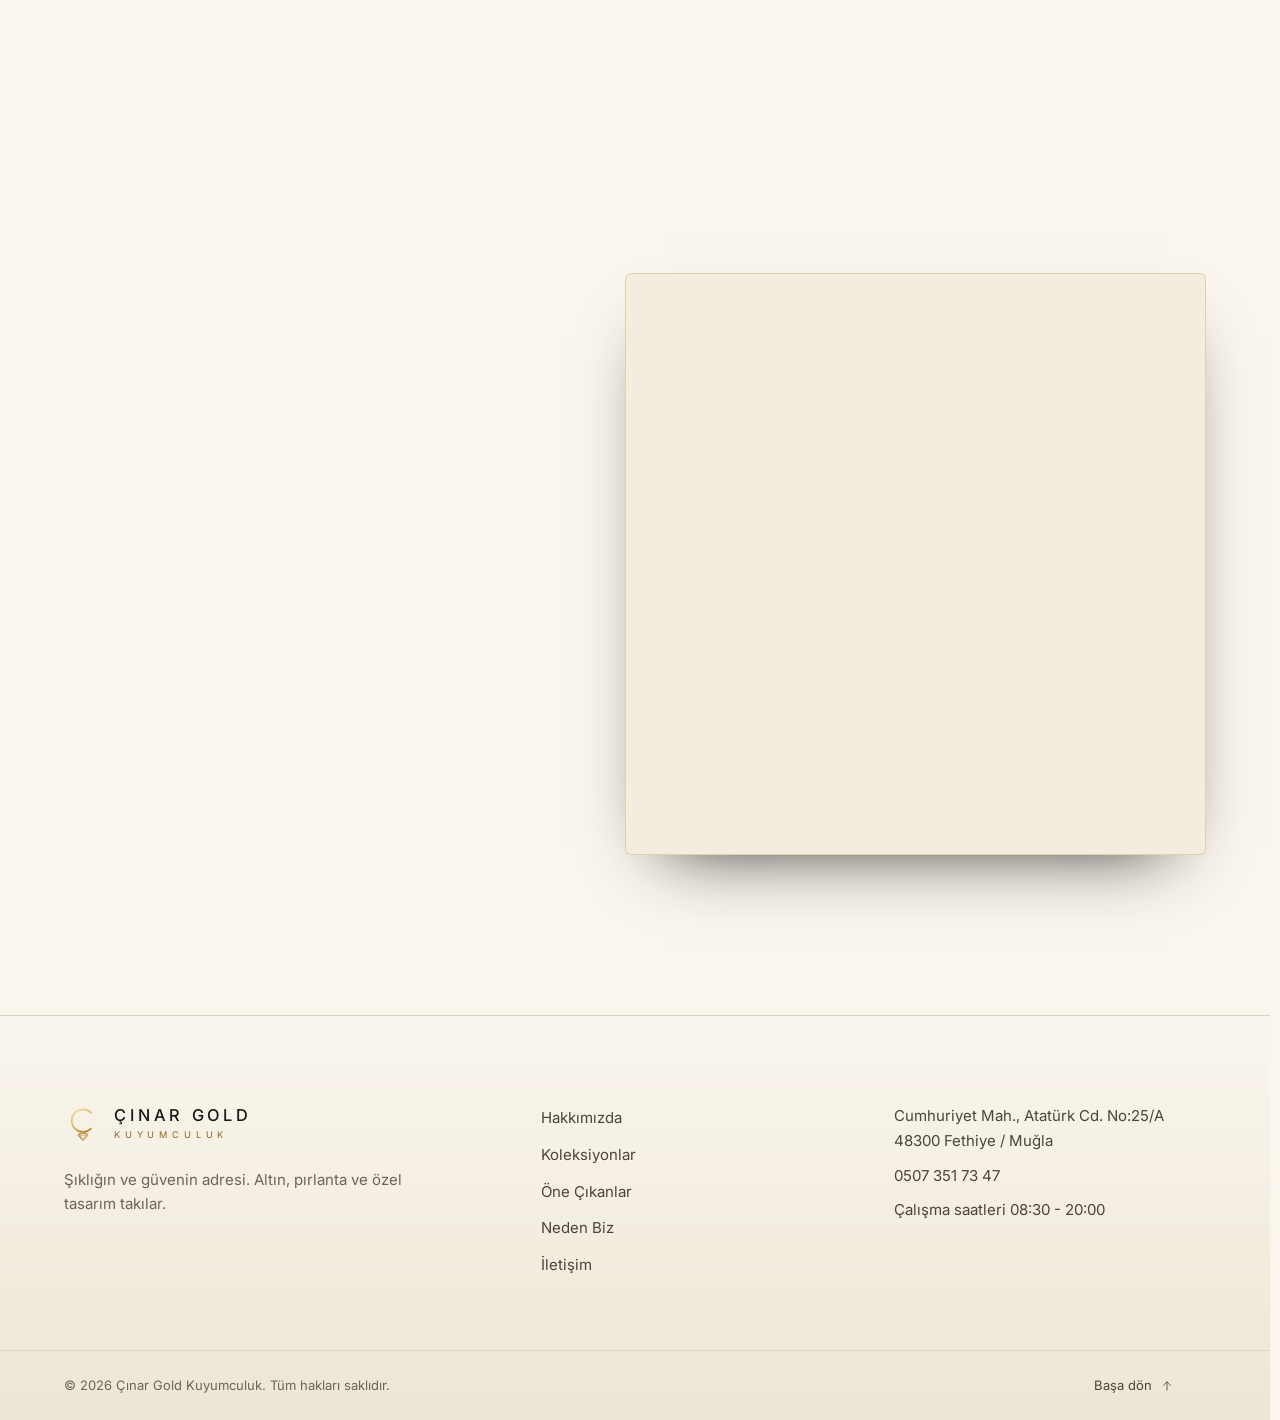
==== commit 238b9689: "Güvenlik: CSP ve referrer politikası, lisans (tüm hakları saklıdır), güvenlik politikası, Actions ey" ====
--- a/index.html
+++ b/index.html
@@ -2,6 +2,8 @@
 <html lang="tr" class="no-js">
 <head>
 <meta charset="utf-8">
+<meta http-equiv="Content-Security-Policy" content="default-src 'none'; script-src 'self' 'sha256-TsHr023afBA6j1AOJsDKCCtAygoUBholUKgr6jnoVh4=' 'sha256-mf5N19GvGtY56+Ki1iXHl3GOJRWCvA8d+12V0sCR67s=' 'sha256-zQTRMeRTyX57GsG/StL40guxjNldrU43KXGB5cchF/o='; style-src 'self'; img-src 'self' data:; font-src 'self'; media-src 'self'; connect-src 'self' https://finans.truncgil.com; frame-src https://www.google.com; manifest-src 'self'; base-uri 'none'; form-action 'self'; object-src 'none'">
+<meta name="referrer" content="strict-origin-when-cross-origin">
 <meta name="viewport" content="width=device-width, initial-scale=1, viewport-fit=cover">
 <title>Çınar Gold Kuyumculuk | Fethiye’de Altın, Pırlanta ve Özel Tasarım Takı</title>
 <meta name="description" content="Fethiye’de altın, pırlanta ve özel tasarım takılar. 1996’dan beri süren tecrübeyle yüzük, kolye, bilezik ve alyans modelleri için sizi Atatürk Caddesi’ndeki mağazamızda bekliyoruz.">
--- a/assets/css/shop.css
+++ b/assets/css/shop.css
@@ -347,3 +347,15 @@
 
 /* ===== Dil düğmesi ===== */
 .shop-lang { font-size: .75rem; font-weight: 600; letter-spacing: .06em; min-width: 40px; border-color: var(--line); }
+
+/* ===== Yönetim paneli ===== */
+.admin { display: grid; gap: 18px; margin-top: 22px; }
+.admin__body { display: grid; gap: 14px; }
+.stocklist { list-style: none; margin: 0; padding: 0; display: grid; gap: 8px; }
+.stockrow { display: grid; grid-template-columns: minmax(0, 1fr) 90px auto minmax(0, 8rem); gap: 10px; align-items: center; padding: 8px 12px; border: 1px solid var(--line); border-radius: var(--r-card); background: var(--graphite-2); }
+.stockrow input { min-height: 40px; padding: 0 10px; border-radius: var(--r-media); border: 1px solid var(--line); background: var(--graphite); color: var(--pearl); font: inherit; width: 100%; }
+.stockrow__name { font-size: .9375rem; }
+@media (max-width: 640px) { .stockrow { grid-template-columns: minmax(0, 1fr) 80px auto; } .stockrow .form-msg { grid-column: 1 / -1; } }
+.order__status--onaylandi { border-color: #3f8f55; color: #3f8f55; }
+.order__status--tamamlandi { border-color: var(--muted); color: var(--muted); }
+.order--tamamlandi { opacity: .8; }
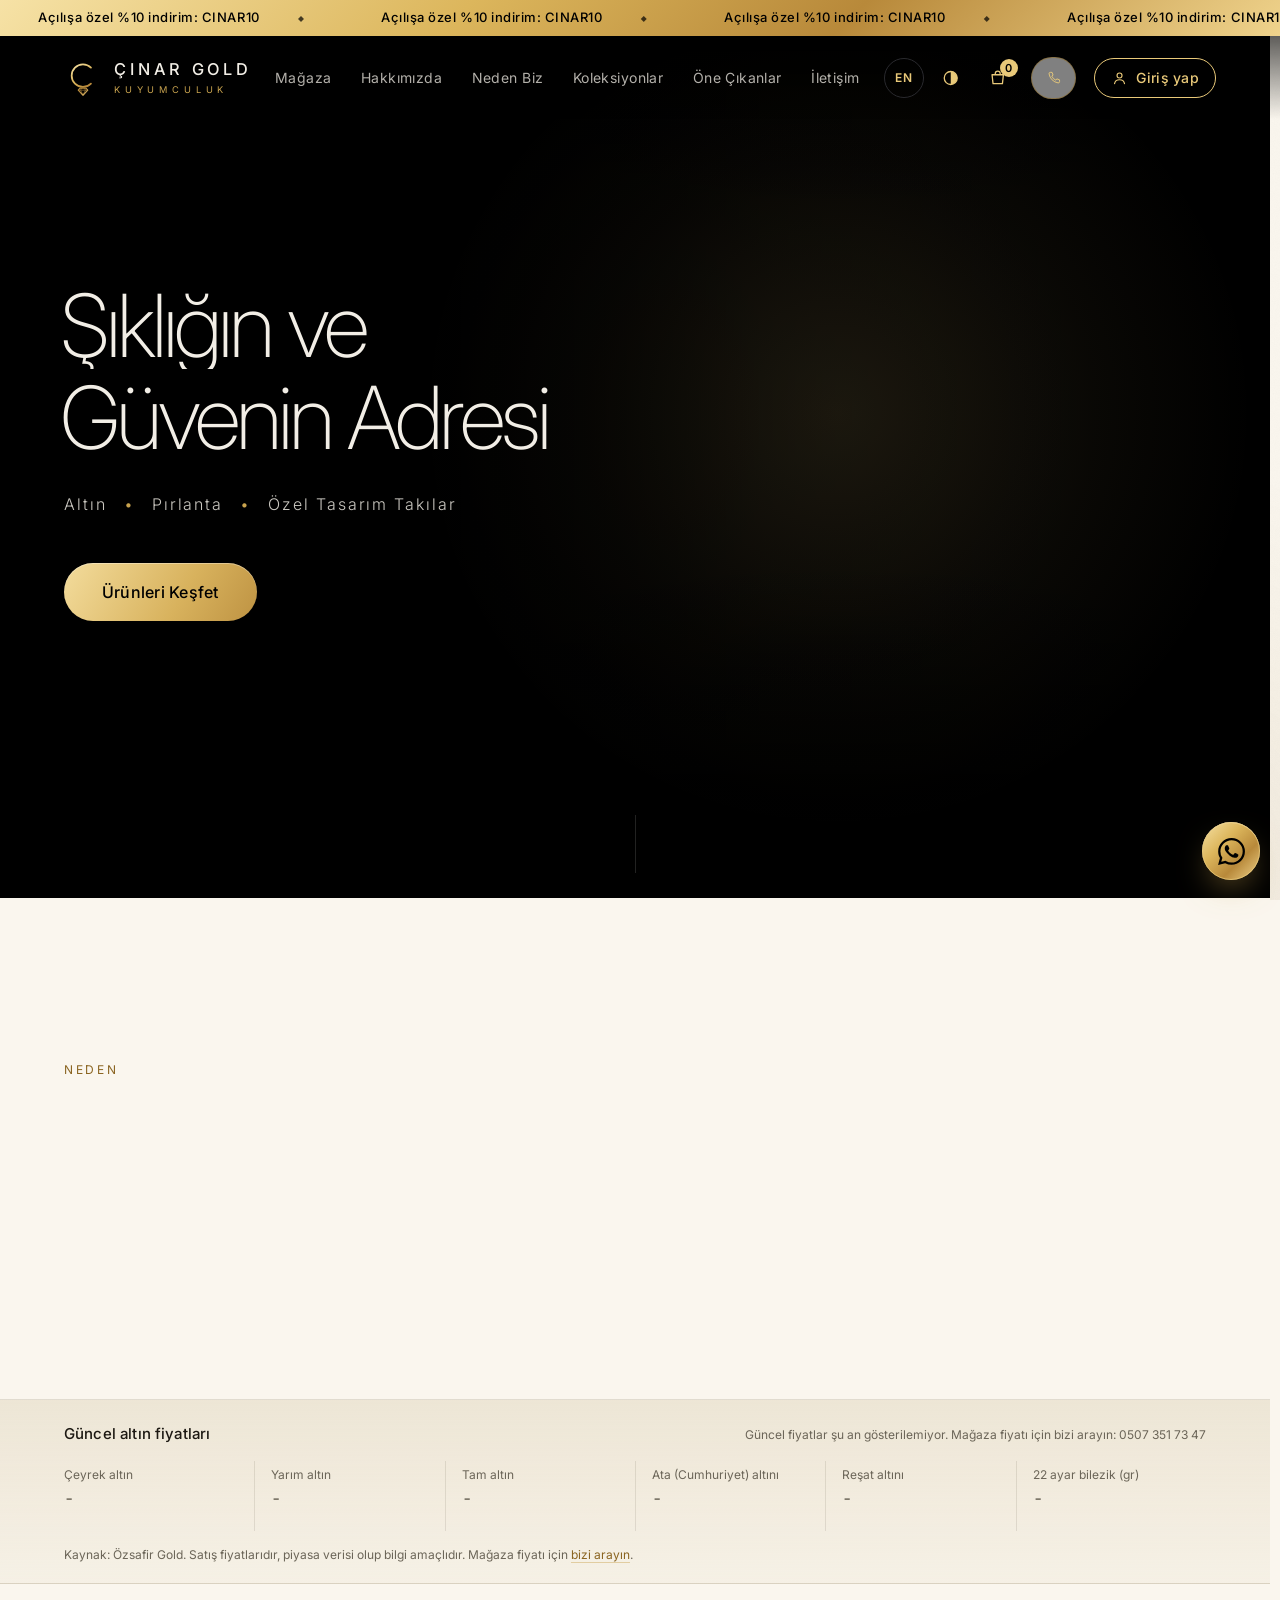
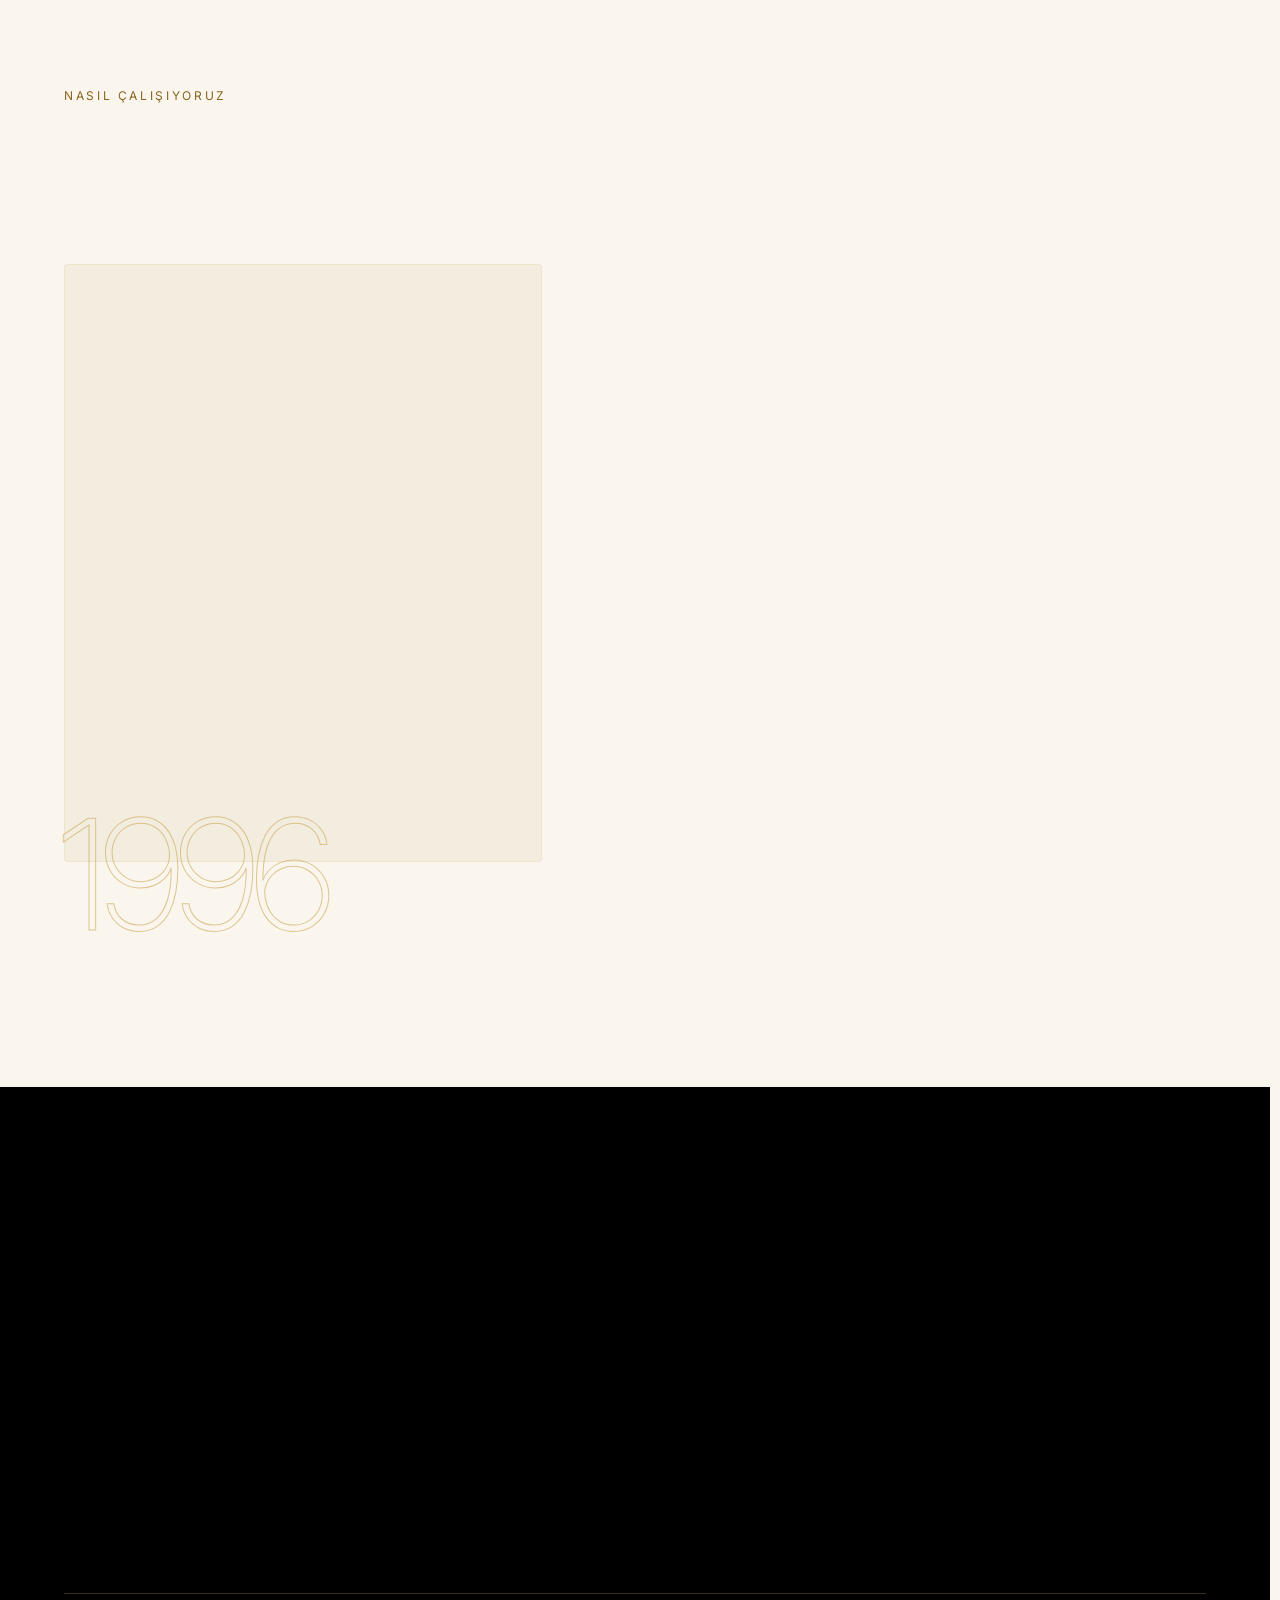
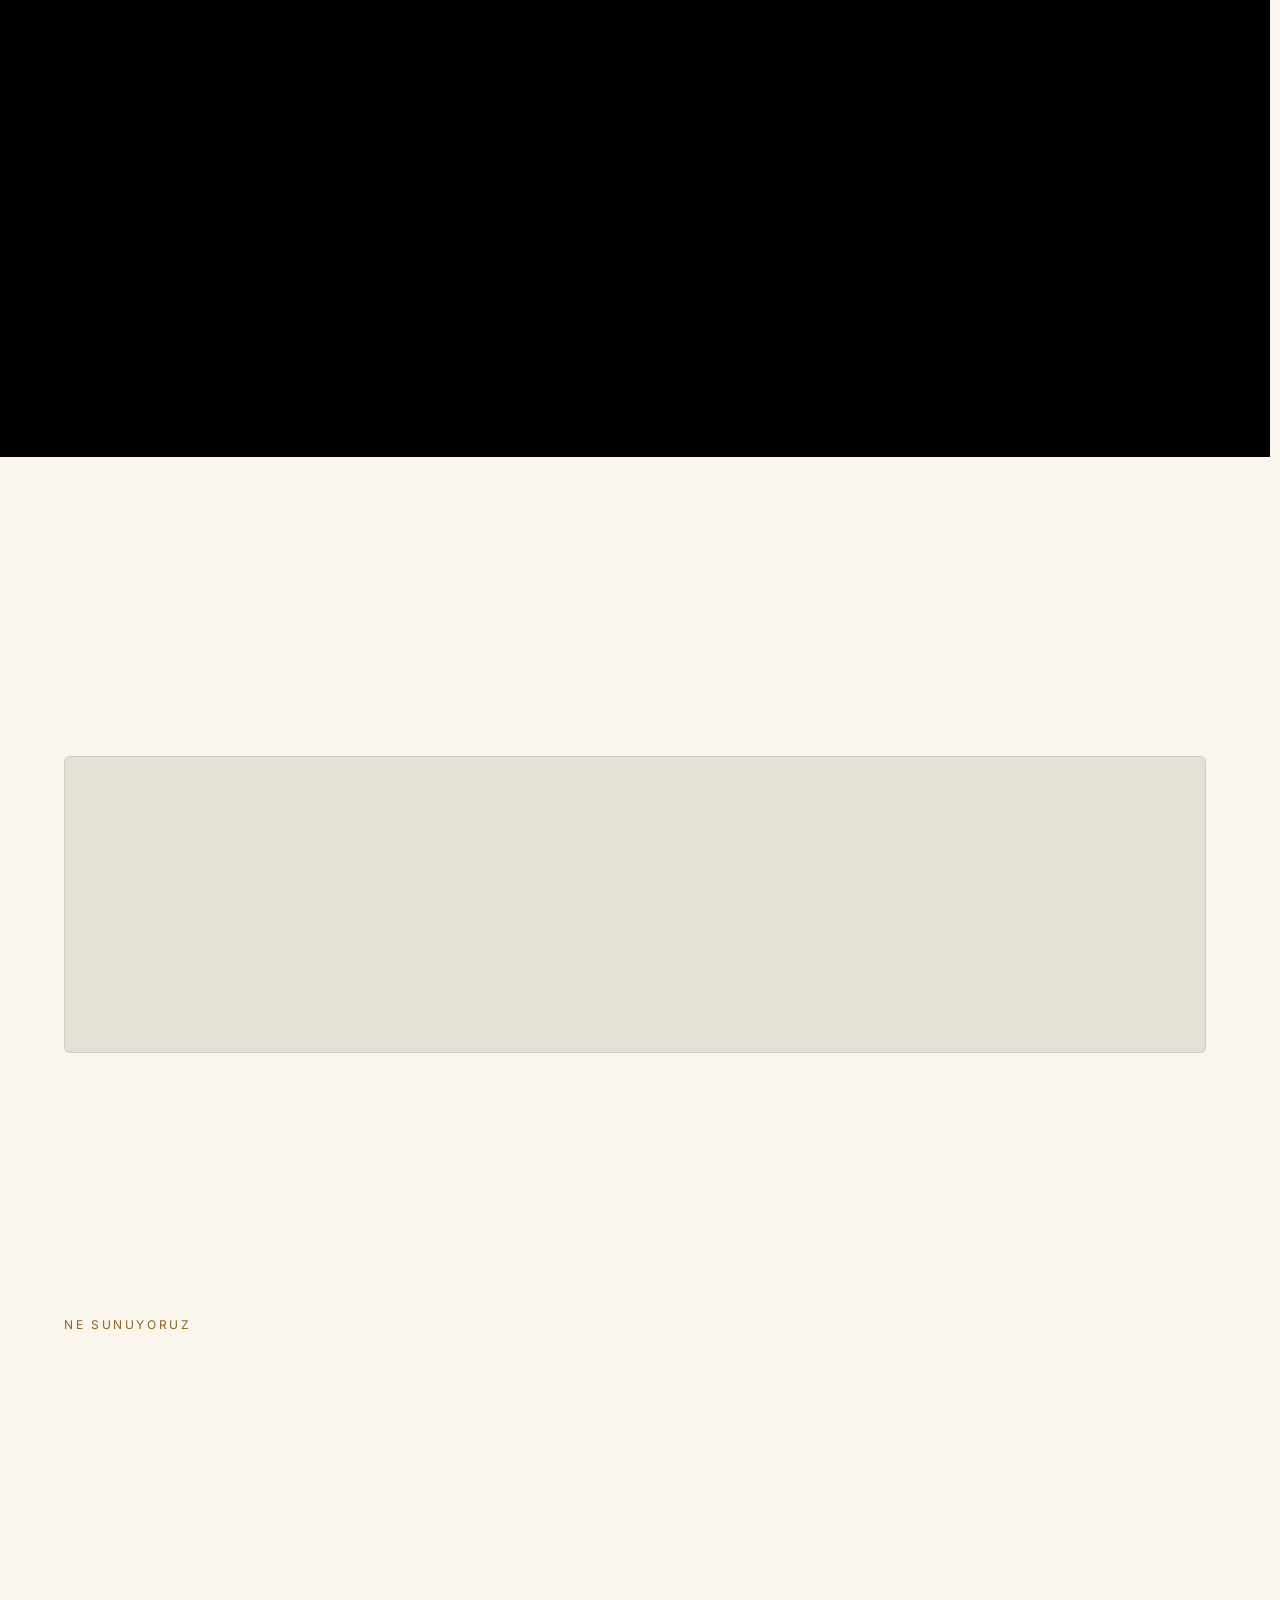
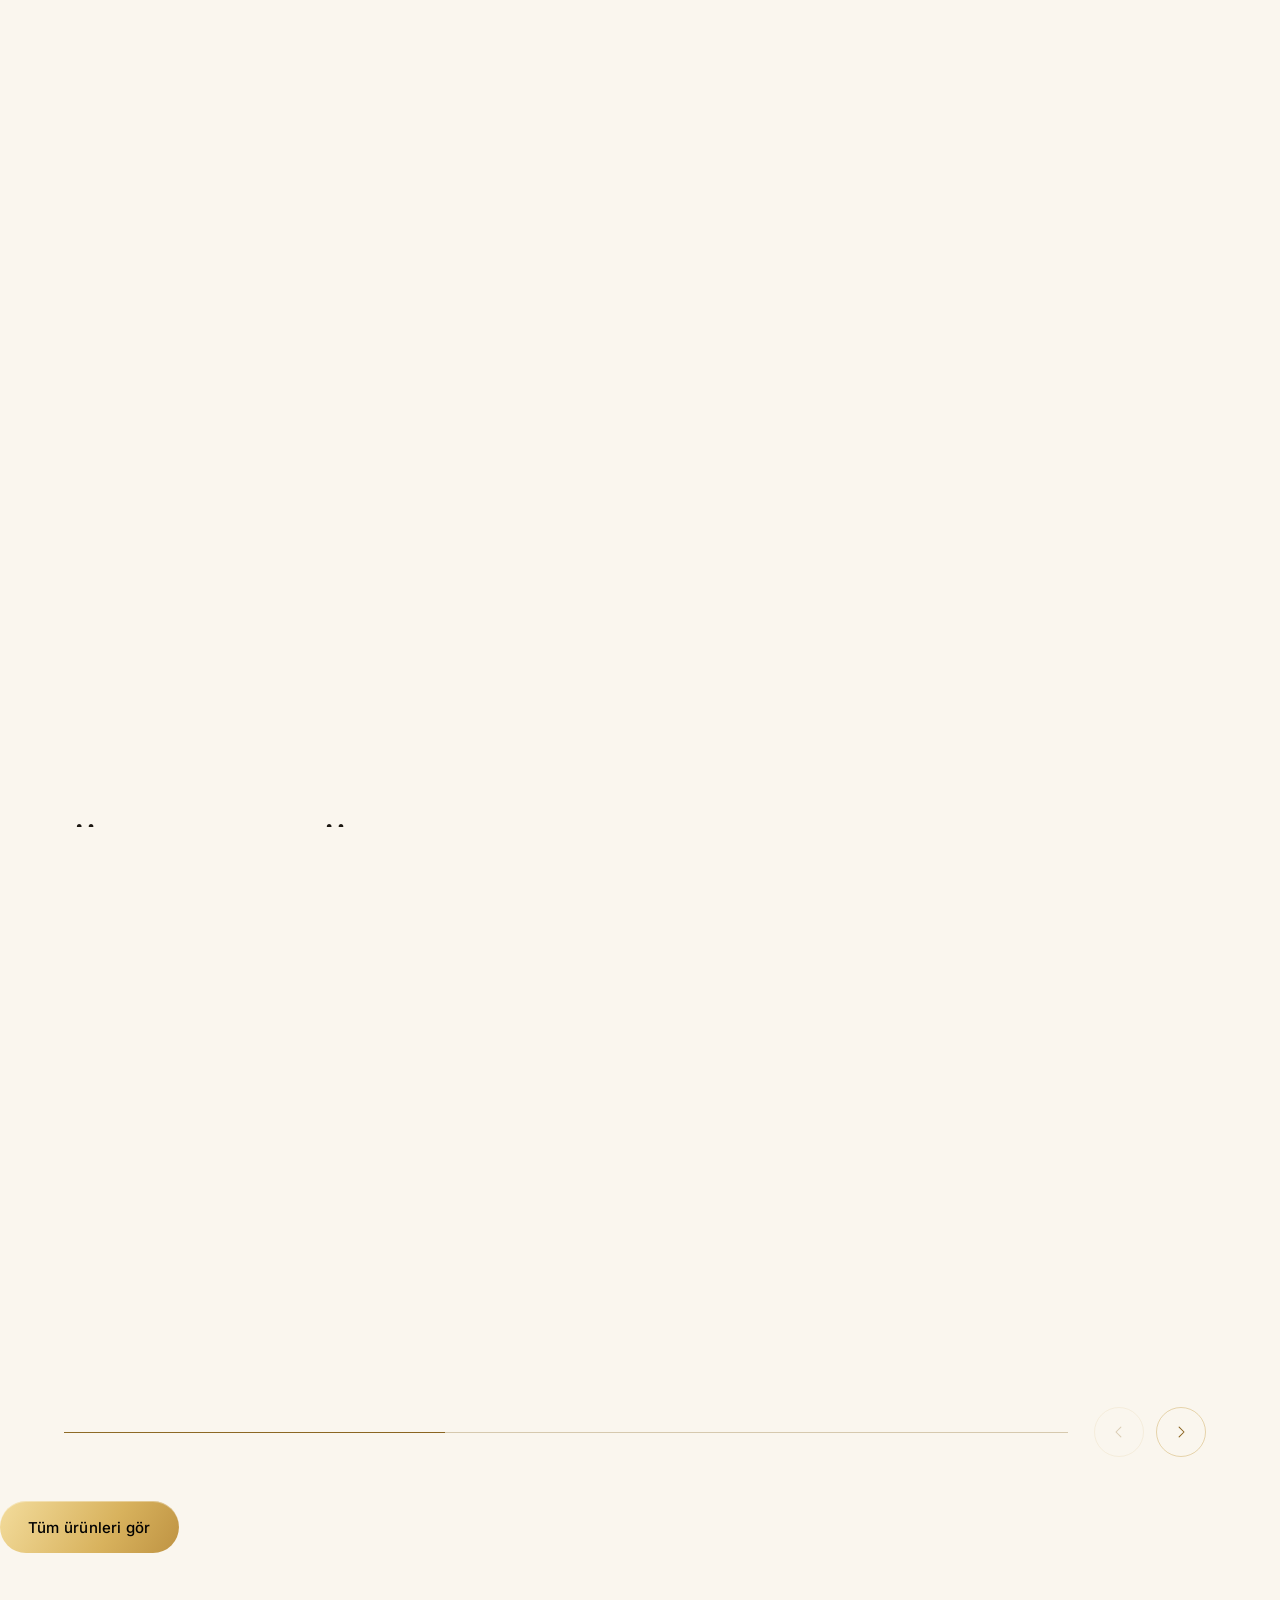
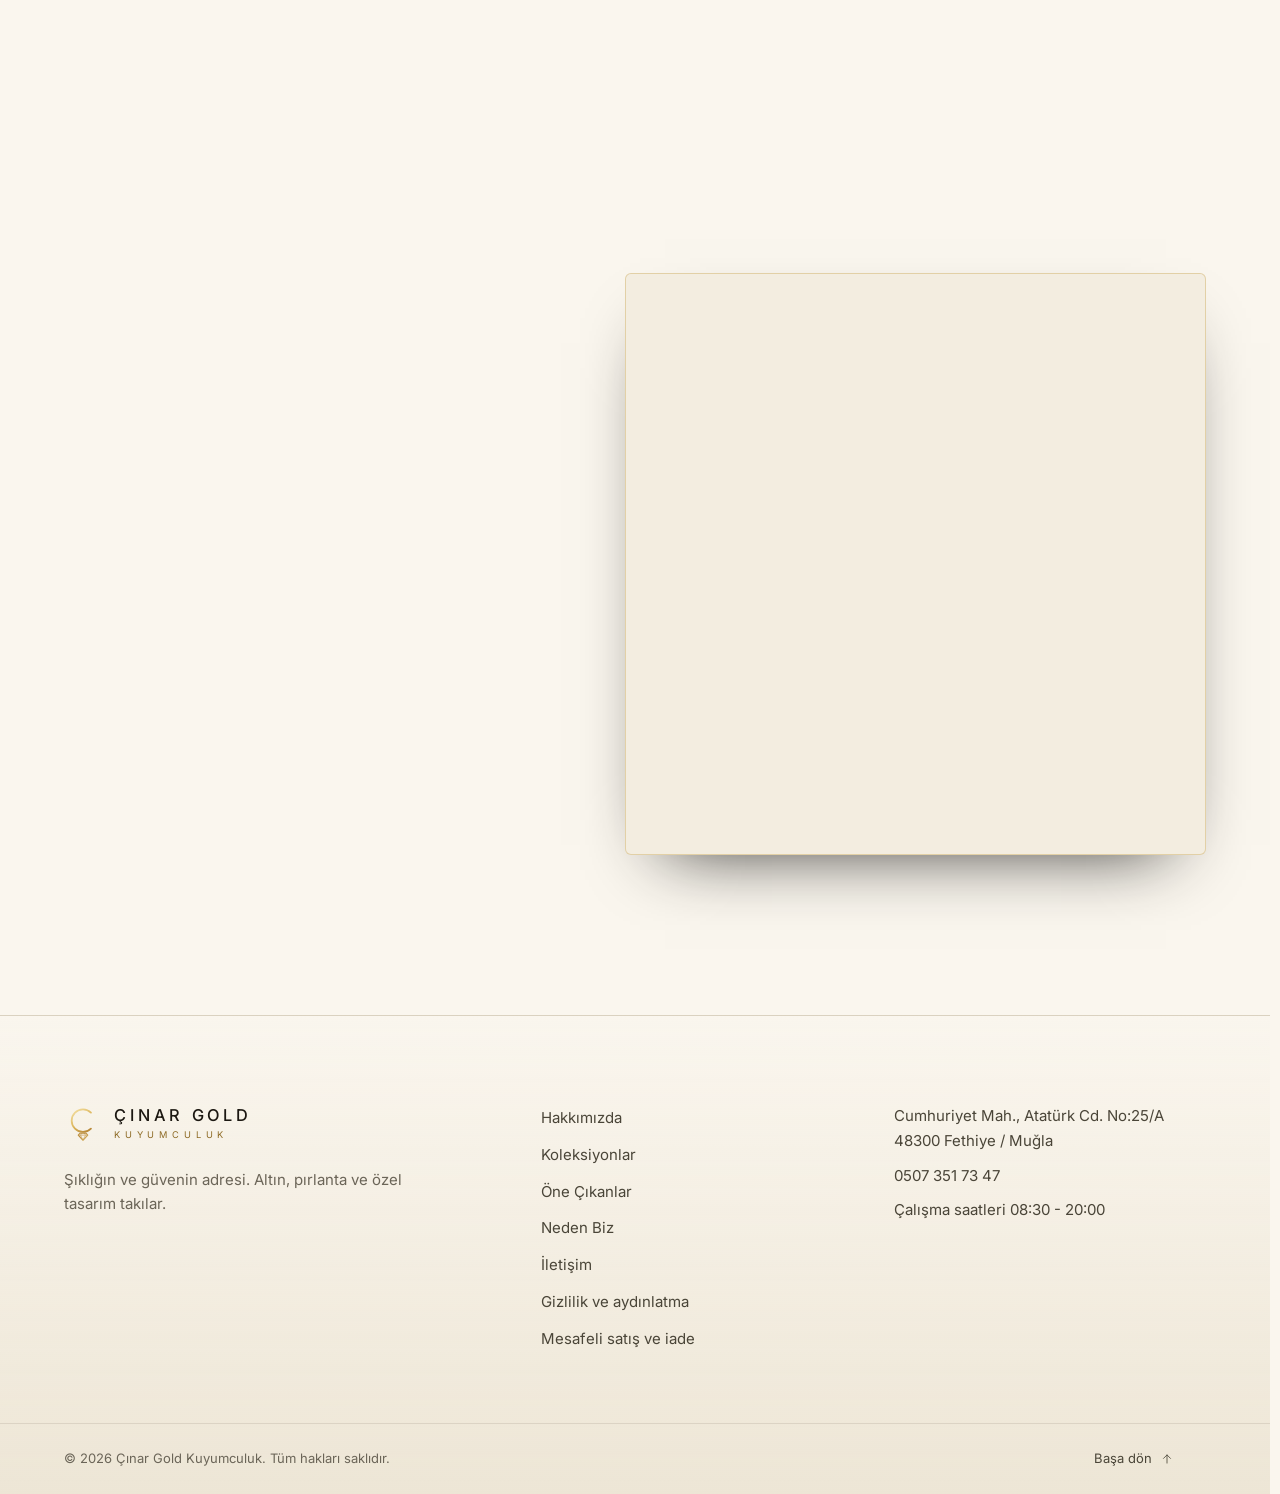
==== commit eb40a249: "Güvenlik denetimi düzeltmeleri: sipariş için giriş, bekleyen sipariş sınırı, otomatik altın fiyatı, " ====
--- a/index.html
+++ b/index.html
@@ -2,12 +2,12 @@
 <html lang="tr" class="no-js">
 <head>
 <meta charset="utf-8">
-<meta http-equiv="Content-Security-Policy" content="default-src 'none'; script-src 'self' 'sha256-TsHr023afBA6j1AOJsDKCCtAygoUBholUKgr6jnoVh4=' 'sha256-mf5N19GvGtY56+Ki1iXHl3GOJRWCvA8d+12V0sCR67s=' 'sha256-zQTRMeRTyX57GsG/StL40guxjNldrU43KXGB5cchF/o='; style-src 'self'; img-src 'self' data:; font-src 'self'; media-src 'self'; connect-src 'self' https://finans.truncgil.com; frame-src https://www.google.com; manifest-src 'self'; base-uri 'none'; form-action 'self'; object-src 'none'">
+<meta http-equiv="Content-Security-Policy" content="default-src 'none'; script-src 'self' 'sha256-TsHr023afBA6j1AOJsDKCCtAygoUBholUKgr6jnoVh4=' 'sha256-sJzf7oAcNxxlh+pG+7MXmKupigLUTlrwTYESHKJly+Y=' 'sha256-zQTRMeRTyX57GsG/StL40guxjNldrU43KXGB5cchF/o='; style-src 'self'; img-src 'self' data:; font-src 'self'; media-src 'self'; connect-src 'self' https://finans.truncgil.com https://uaqokgjktvljfwhzxuwc.supabase.co; frame-src https://www.google.com; manifest-src 'self'; base-uri 'none'; form-action 'self'; object-src 'none'">
 <meta name="referrer" content="strict-origin-when-cross-origin">
 <meta name="viewport" content="width=device-width, initial-scale=1, viewport-fit=cover">
 <title>Çınar Gold Kuyumculuk | Fethiye’de Altın, Pırlanta ve Özel Tasarım Takı</title>
 <meta name="description" content="Fethiye’de altın, pırlanta ve özel tasarım takılar. 1996’dan beri süren tecrübeyle yüzük, kolye, bilezik ve alyans modelleri için sizi Atatürk Caddesi’ndeki mağazamızda bekliyoruz.">
-<link rel="canonical" href="https://www.cinargold.com.tr/">
+<link rel="canonical" href="https://numanmak.github.io/Cinar-Gold/">
 <meta name="robots" content="index, follow, max-image-preview:large">
 <meta name="theme-color" content="#000000">
 <meta name="color-scheme" content="dark">
@@ -18,15 +18,15 @@
 <meta property="og:site_name" content="Çınar Gold Kuyumculuk">
 <meta property="og:title" content="Çınar Gold Kuyumculuk | Şıklığın ve Güvenin Adresi">
 <meta property="og:description" content="Altın, pırlanta ve özel tasarım takılar. Fethiye, Atatürk Caddesi No:25/A.">
-<meta property="og:url" content="https://www.cinargold.com.tr/">
-<meta property="og:image" content="https://www.cinargold.com.tr/assets/img/og-image.jpg">
+<meta property="og:url" content="https://numanmak.github.io/Cinar-Gold/">
+<meta property="og:image" content="https://numanmak.github.io/Cinar-Gold/assets/img/og-image.jpg">
 <meta property="og:image:width" content="1200">
 <meta property="og:image:height" content="630">
 <meta property="og:image:alt" content="Çınar Gold Kuyumculuk logosu ve Şıklığın ve Güvenin Adresi yazısı">
 <meta name="twitter:card" content="summary_large_image">
 <meta name="twitter:title" content="Çınar Gold Kuyumculuk | Şıklığın ve Güvenin Adresi">
 <meta name="twitter:description" content="Altın, pırlanta ve özel tasarım takılar. Fethiye, Atatürk Caddesi No:25/A.">
-<meta name="twitter:image" content="https://www.cinargold.com.tr/assets/img/og-image.jpg">
+<meta name="twitter:image" content="https://numanmak.github.io/Cinar-Gold/assets/img/og-image.jpg">
 
 <link rel="icon" href="assets/icons/favicon.ico" sizes="48x48">
 <link rel="icon" href="assets/icons/favicon.svg" type="image/svg+xml">
@@ -53,6 +53,7 @@
 </script>
 <script>
   (function (d) {
+    if (window.top !== window.self) d.style.display = 'none'; // başka sitenin çerçevesine gömülürse içerik gizlenir (tıklama kaçırma önlemi)
     try {
       var t = JSON.parse(localStorage.getItem('cg:theme'));
       if (t !== 'dark' && t !== 'light') t = matchMedia('(prefers-color-scheme: dark)').matches ? 'dark' : 'light';
@@ -75,22 +76,22 @@
   "@graph": [
     {
       "@type": "WebSite",
-      "@id": "https://www.cinargold.com.tr/#website",
-      "url": "https://www.cinargold.com.tr/",
+      "@id": "https://numanmak.github.io/Cinar-Gold/#website",
+      "url": "https://numanmak.github.io/Cinar-Gold/",
       "name": "Çınar Gold Kuyumculuk",
       "inLanguage": "tr-TR",
-      "publisher": { "@id": "https://www.cinargold.com.tr/#store" }
+      "publisher": { "@id": "https://numanmak.github.io/Cinar-Gold/#store" }
     },
     {
       "@type": "JewelryStore",
-      "@id": "https://www.cinargold.com.tr/#store",
+      "@id": "https://numanmak.github.io/Cinar-Gold/#store",
       "name": "Çınar Gold Kuyumculuk",
       "alternateName": "Çınar Gold",
       "description": "Fethiye’de altın, pırlanta, alyans, bilezik ve özel tasarım takılar sunan kuyumcu.",
       "slogan": "Şıklığın ve Güvenin Adresi",
-      "url": "https://www.cinargold.com.tr/",
-      "logo": "https://www.cinargold.com.tr/assets/icons/icon-512.png",
-      "image": "https://www.cinargold.com.tr/assets/img/og-image.jpg",
+      "url": "https://numanmak.github.io/Cinar-Gold/",
+      "logo": "https://numanmak.github.io/Cinar-Gold/assets/icons/icon-512.png",
+      "image": "https://numanmak.github.io/Cinar-Gold/assets/img/og-image.jpg",
       "telephone": "+90 507 351 73 47",
       "currenciesAccepted": "TRY",
       "address": {
@@ -635,9 +636,12 @@
         </div>
       </div>
       <div class="map" data-reveal="mask">
-        <iframe title="Çınar Gold Kuyumculuk konumu, Google Haritalar"
-                src="https://www.google.com/maps?q=Atat%C3%BCrk%20Cd.%20No%3A25%2FA%2C%20Cumhuriyet%2C%2048300%20Fethiye%2FMu%C4%9Fla&amp;z=17&amp;hl=tr&amp;output=embed"
-                loading="lazy" referrerpolicy="no-referrer-when-downgrade" allowfullscreen></iframe>
+        <div class="map__consent">
+          <p>Harita Google tarafından sunulur. Yüklediğinizde IP adresiniz Google ile paylaşılır.</p>
+          <button class="btn btn--line" type="button" data-load-map
+                  data-title="Çınar Gold Kuyumculuk konumu, Google Haritalar"
+                  data-src="https://www.google.com/maps?q=Atat%C3%BCrk%20Cd.%20No%3A25%2FA%2C%20Cumhuriyet%2C%2048300%20Fethiye%2FMu%C4%9Fla&amp;z=17&amp;hl=tr&amp;output=embed"><span>Haritayı göster</span></button>
+        </div>
       </div>
     </div>
   </section>
@@ -659,6 +663,8 @@
         <li><a href="#one-cikanlar">Öne Çıkanlar</a></li>
         <li><a href="#neden-biz">Neden Biz</a></li>
         <li><a href="#iletisim">İletişim</a></li>
+        <li><a href="gizlilik.html">Gizlilik ve aydınlatma</a></li>
+        <li><a href="satis.html">Mesafeli satış ve iade</a></li>
       </ul>
     </nav>
     <div class="footer__contact">
--- a/assets/css/style.css
+++ b/assets/css/style.css
@@ -857,6 +857,10 @@
   border-radius: var(--r-card); background: var(--graphite); border: 1px solid rgba(201, 163, 78, .4);
   box-shadow: 0 30px 70px -40px rgba(0, 0, 0, .9);
 }
+.map__consent {
+  position: absolute; inset: 0; display: grid; place-content: center; justify-items: center; gap: 14px; padding: 24px; text-align: center;
+}
+.map__consent p { max-width: 36ch; color: var(--text-2); font-size: .875rem; }
 .map iframe {
   position: absolute; inset: 0; width: 100%; height: 100%; border: 0;
 }
--- a/assets/css/shop.css
+++ b/assets/css/shop.css
@@ -137,6 +137,13 @@
 .chip:hover { border-color: var(--gold-light); color: var(--pearl); }
 .chip[aria-pressed="true"] { border-color: var(--gold-light); background: color-mix(in srgb, var(--gold) 18%, transparent); color: var(--pearl); }
 .field { display: grid; gap: 6px; font-size: .8125rem; color: var(--text-2); margin-bottom: 12px; }
+.field__pw { position: relative; display: grid; }
+.field__pw input { padding-right: 78px; }
+.field__toggle {
+  position: absolute; inset-block: 0; right: 0; padding: 0 14px; background: none; border: 0; cursor: pointer;
+  color: var(--gold); font: inherit; font-size: .8125rem;
+}
+.field__toggle:focus-visible { outline: 2px solid var(--gold); outline-offset: -2px; border-radius: var(--r-media); }
 .field--inline { display: inline-flex; align-items: center; gap: 10px; margin: 0; }
 .field input, .field select, select#model, select#adet {
   min-height: 42px; padding: 0 12px; border-radius: var(--r-media); border: 1px solid var(--line);
@@ -359,3 +366,16 @@
 .order__status--onaylandi { border-color: #3f8f55; color: #3f8f55; }
 .order__status--tamamlandi { border-color: var(--muted); color: var(--muted); }
 .order--tamamlandi { opacity: .8; }
+
+.danger-zone { display: grid; gap: 10px; justify-items: start; }
+
+/* Hukuki sayfalar */
+.legal { max-width: 760px; }
+.legal h2 { margin: 28px 0 8px; font-size: 1.125rem; color: var(--gold); }
+.legal p, .legal li { color: var(--text-2); line-height: 1.7; }
+.legal ul { padding-left: 20px; margin: 8px 0; }
+.legal a { color: var(--gold); text-decoration: underline; }
+.legal__meta { color: var(--muted); font-size: .8125rem; margin-bottom: 8px; }
+.shop-foot__links a { color: inherit; text-decoration: underline; }
+.consent__text a { color: var(--gold); text-decoration: underline; }
+.field__pw + * { margin-top: 0; }
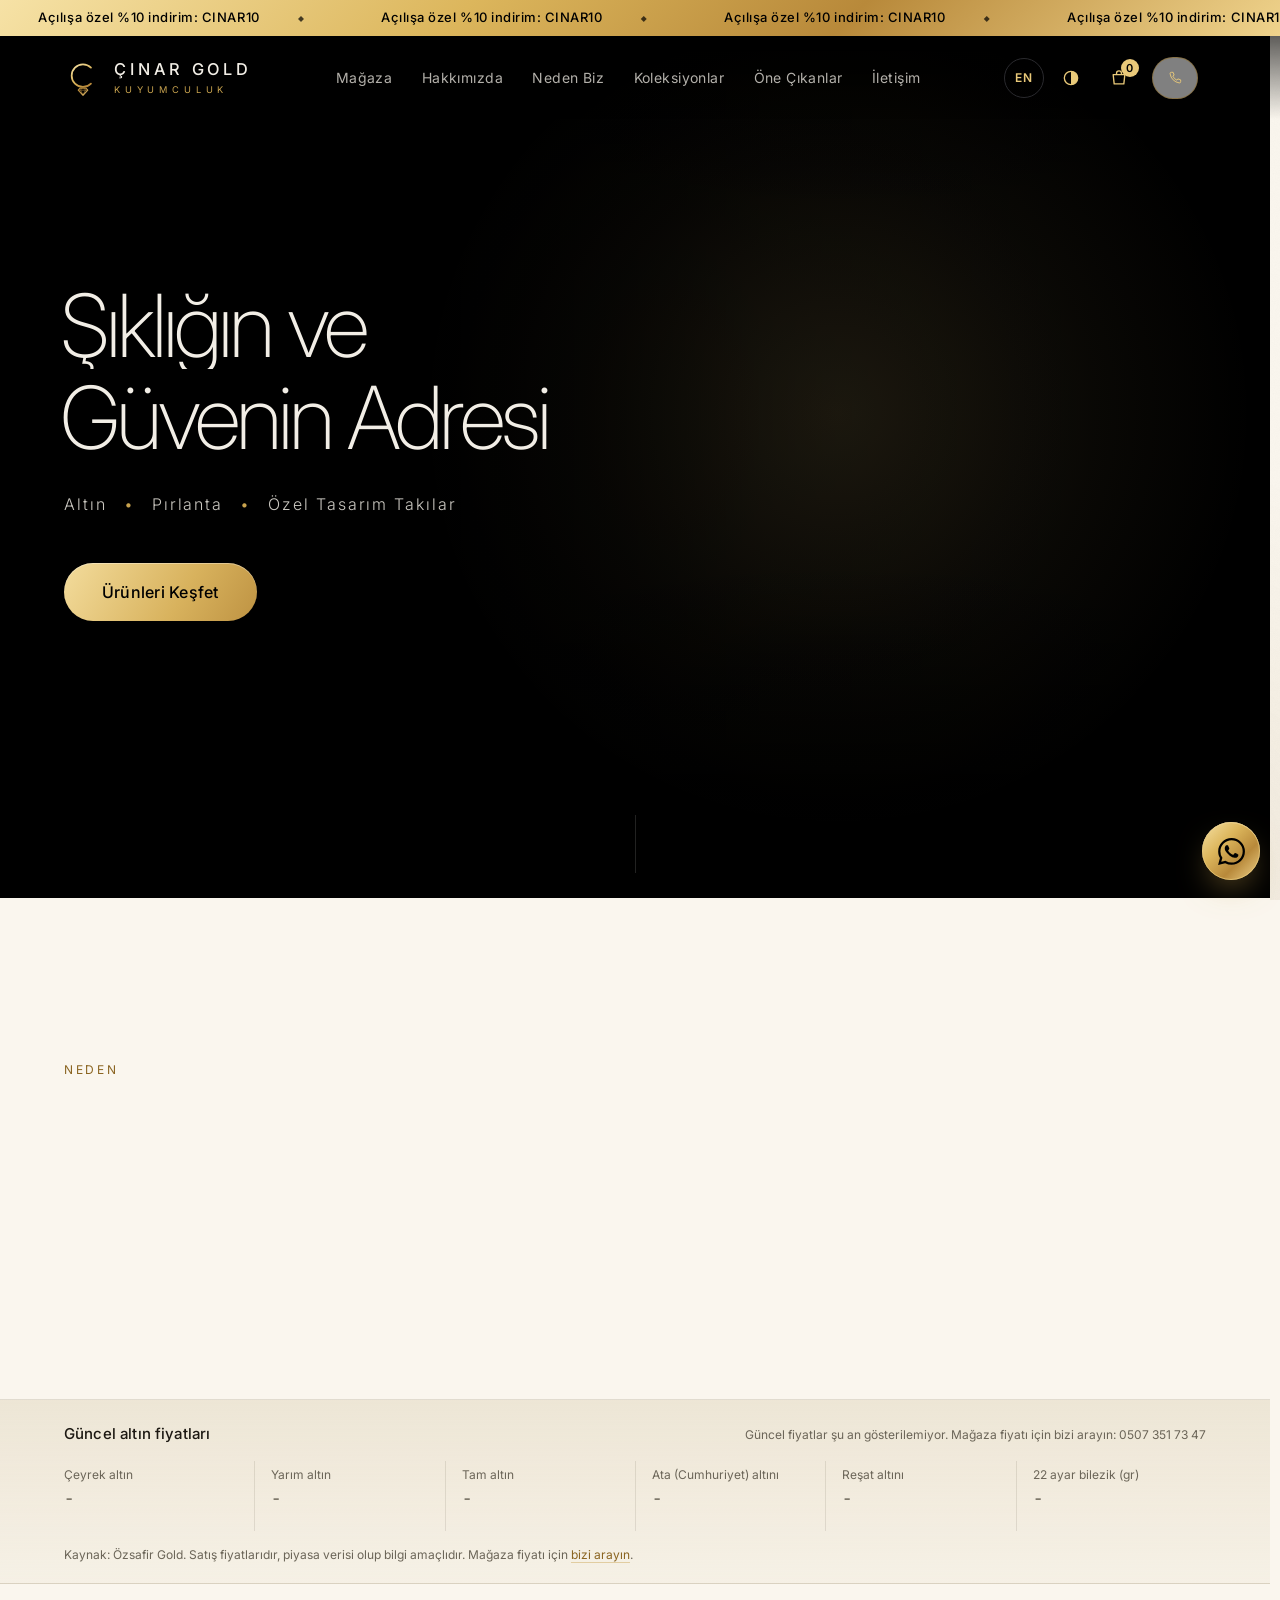
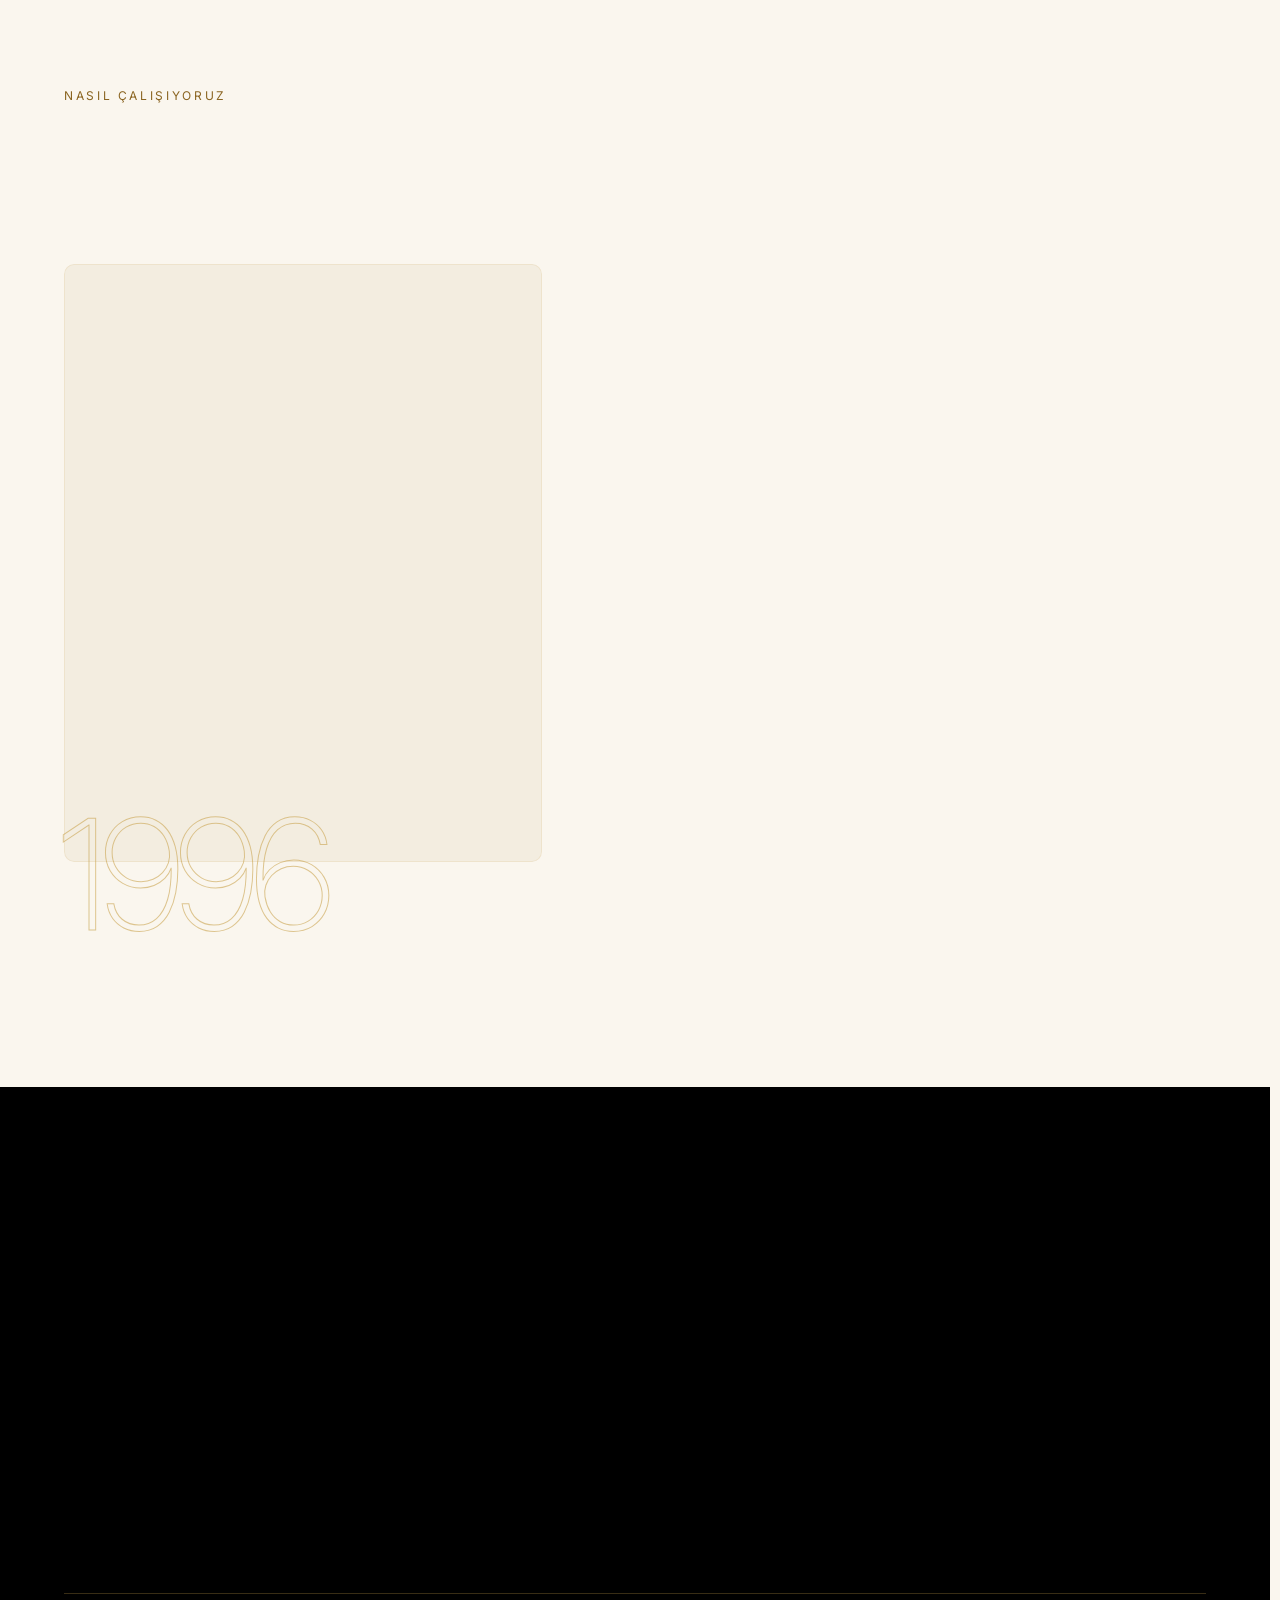
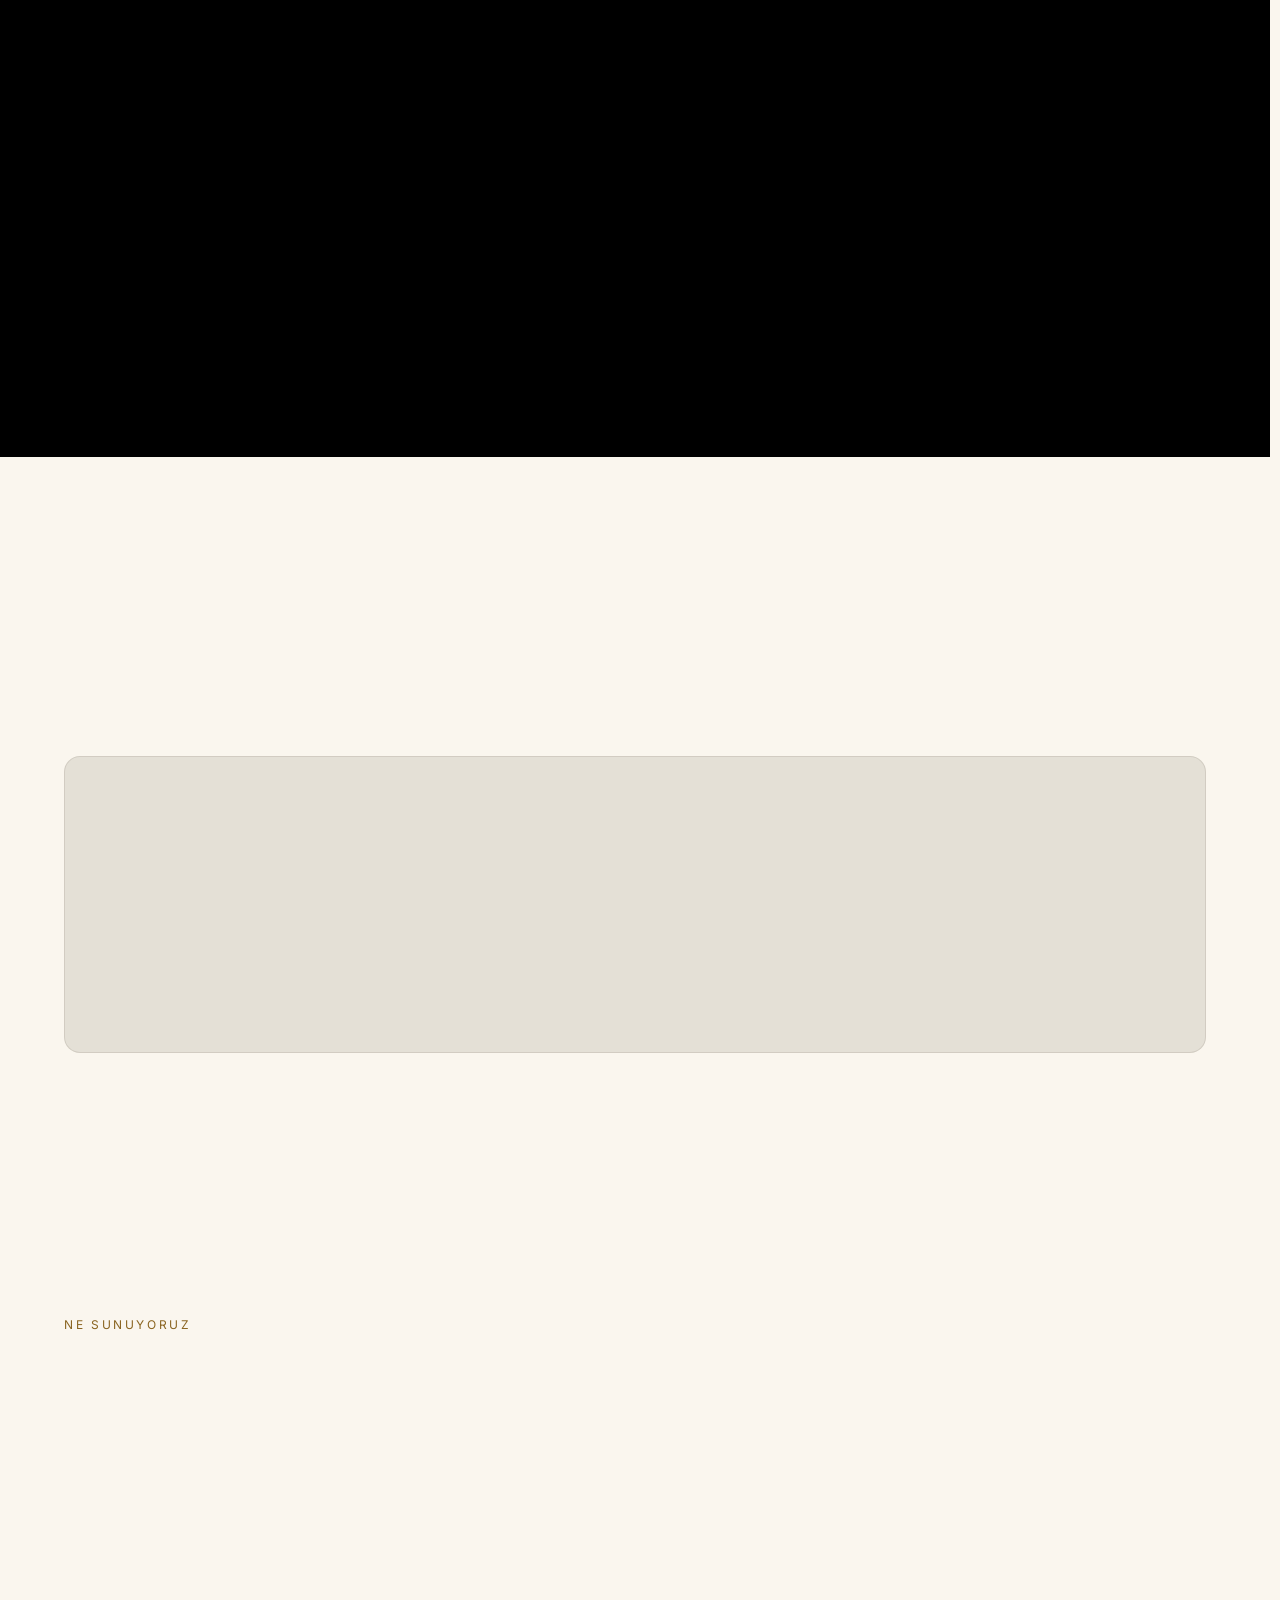
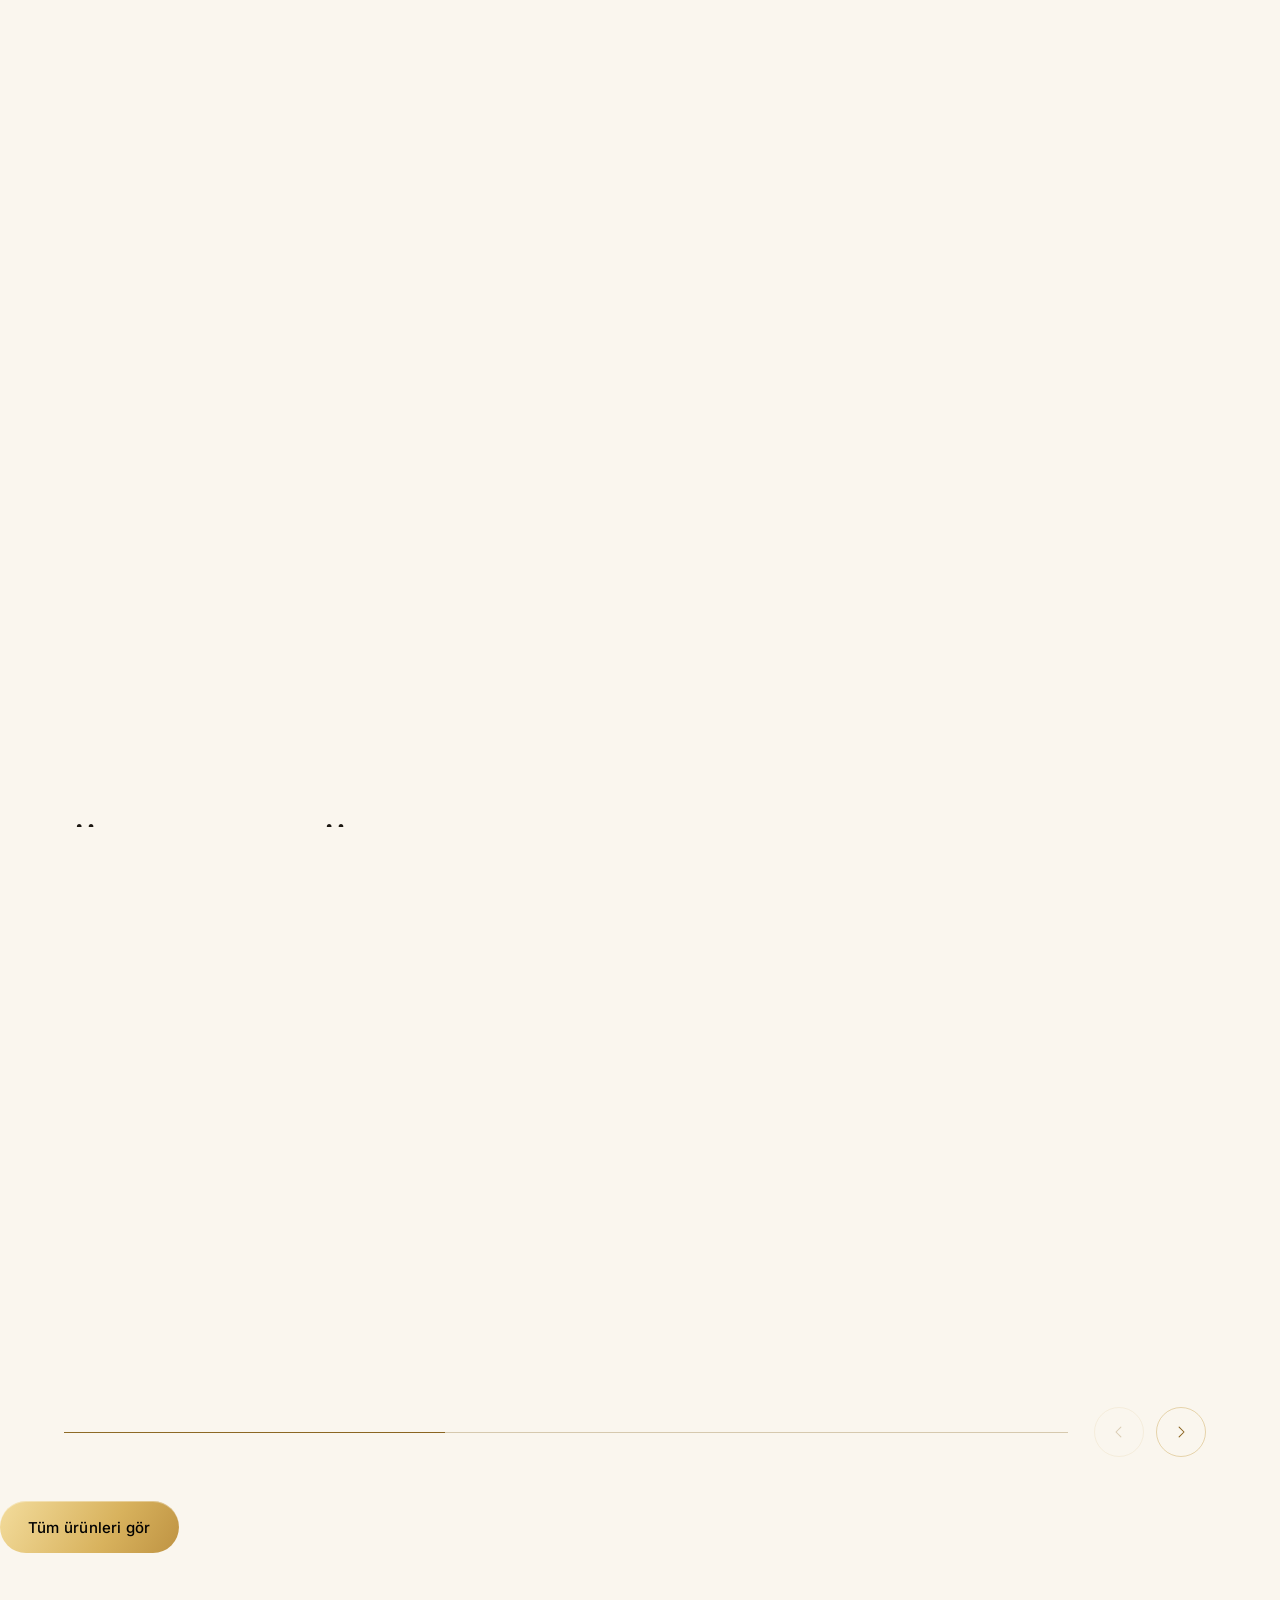
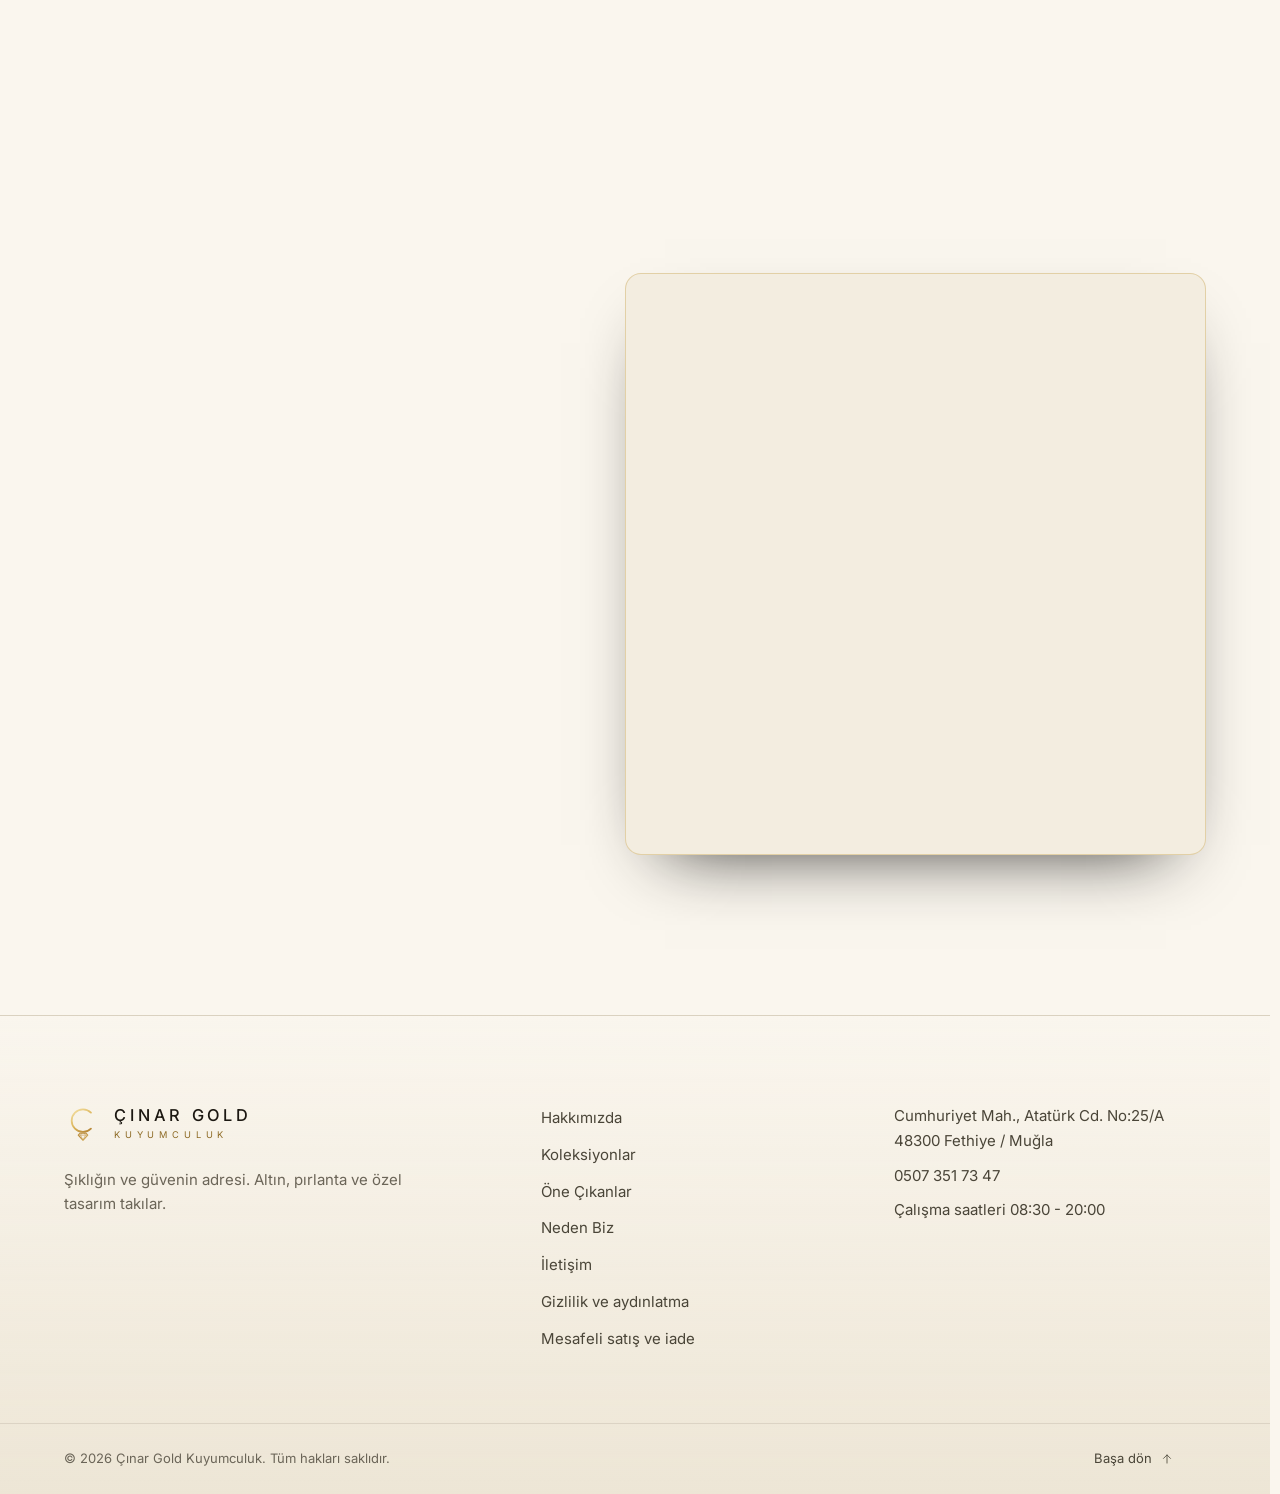
==== commit a2220962: "Apple tasarım denemesi: hafif sürüm (apple.css) Co-Authored-By: Claude Sonnet 5.5 <noreply@anthropic" ====
--- a/index.html
+++ b/index.html
@@ -41,6 +41,7 @@
 <link rel="stylesheet" href="assets/css/fonts.css">
 <link rel="stylesheet" href="assets/css/style.css">
 <link rel="stylesheet" href="assets/css/shop.css">
+<link rel="stylesheet" href="assets/css/apple.css">
 <script>
   (function (d) {
     d.className = d.className.replace('no-js', 'js');
--- a/assets/css/apple.css
+++ b/assets/css/apple.css
@@ -0,0 +1,46 @@
+/* Apple tasarım denemesi (emilkowalski/skills apple-design ilkeleri): mevcut stillerin üstüne biner.
+   Geri almak için: <link> satırlarını kaldırın ya da git etiketi kayit-noktasi-1'e dönün. */
+
+:root {
+  /* Yay (spring) benzeri yumuşak oturma: hızlı başlar, aşmadan oturur */
+  --spring: linear(0, .32 8%, .62 17%, .82 27%, .94 38%, .99 50%, 1);
+  --r-card: 16px;
+  --r-media: 10px;
+}
+
+/* 1. Anında geri bildirim: basınca hemen küçülür, bırakınca yayla geri döner */
+.btn, .chip, .link-btn, .field__toggle { transition-timing-function: var(--spring); }
+.btn:active, .chip:active, .link-btn:active { scale: .96; transition-duration: 90ms; }
+.pcard { transition: transform .45s var(--spring), box-shadow .45s var(--spring), border-color .3s; }
+.pcard:hover { transform: translateY(-4px); box-shadow: 0 18px 40px -18px rgb(0 0 0 / .55); border-color: color-mix(in srgb, var(--gold) 35%, var(--line)); }
+.pcard:active { transform: scale(.985); transition-duration: 90ms; }
+
+/* 2. Malzeme ve derinlik: mağaza çubuğu yarı saydam cam, sert çizgi yerine ince kenar */
+.shop-nav {
+  background: color-mix(in srgb, var(--black) 72%, transparent);
+  -webkit-backdrop-filter: blur(20px) saturate(180%);
+  backdrop-filter: blur(20px) saturate(180%);
+  border-bottom-color: color-mix(in srgb, var(--pearl) 8%, transparent);
+}
+.cart-side, .acard, .done { box-shadow: 0 24px 48px -32px rgb(0 0 0 / .6); }
+
+/* 3. Tipografi: boyuta göre iz ve satır aralığı; büyük başlık sıkı, küçük metin biraz açık */
+.shop-main h1, .page-title, .pdetail h1 { letter-spacing: -.03em; line-height: 1.05; font-weight: 300; }
+.pcard__name, .pcard__price { letter-spacing: -.01em; }
+.pcard__meta, .field, .chip { letter-spacing: .005em; }
+
+/* 4. Formlar ve çipler: odakta yumuşak altın halka */
+.chip, .field input, .field select { transition: border-color .3s, background-color .3s, box-shadow .3s; }
+.field input:focus-visible, .field select:focus-visible { box-shadow: 0 0 0 3px color-mix(in srgb, var(--gold) 28%, transparent); }
+
+/* 5. Erişilebilirlik: azaltılmış hareket, saydamlık ve yüksek karşıtlık tercihleri */
+@media (prefers-reduced-motion: reduce) {
+  .pcard:hover, .pcard:active { transform: none; }
+  .btn:active, .chip:active, .link-btn:active { scale: 1; }
+}
+@media (prefers-reduced-transparency: reduce) {
+  .shop-nav { background: var(--black); -webkit-backdrop-filter: none; backdrop-filter: none; }
+}
+@media (prefers-contrast: more) {
+  .pcard, .cart-side { border-color: var(--pearl); }
+}
